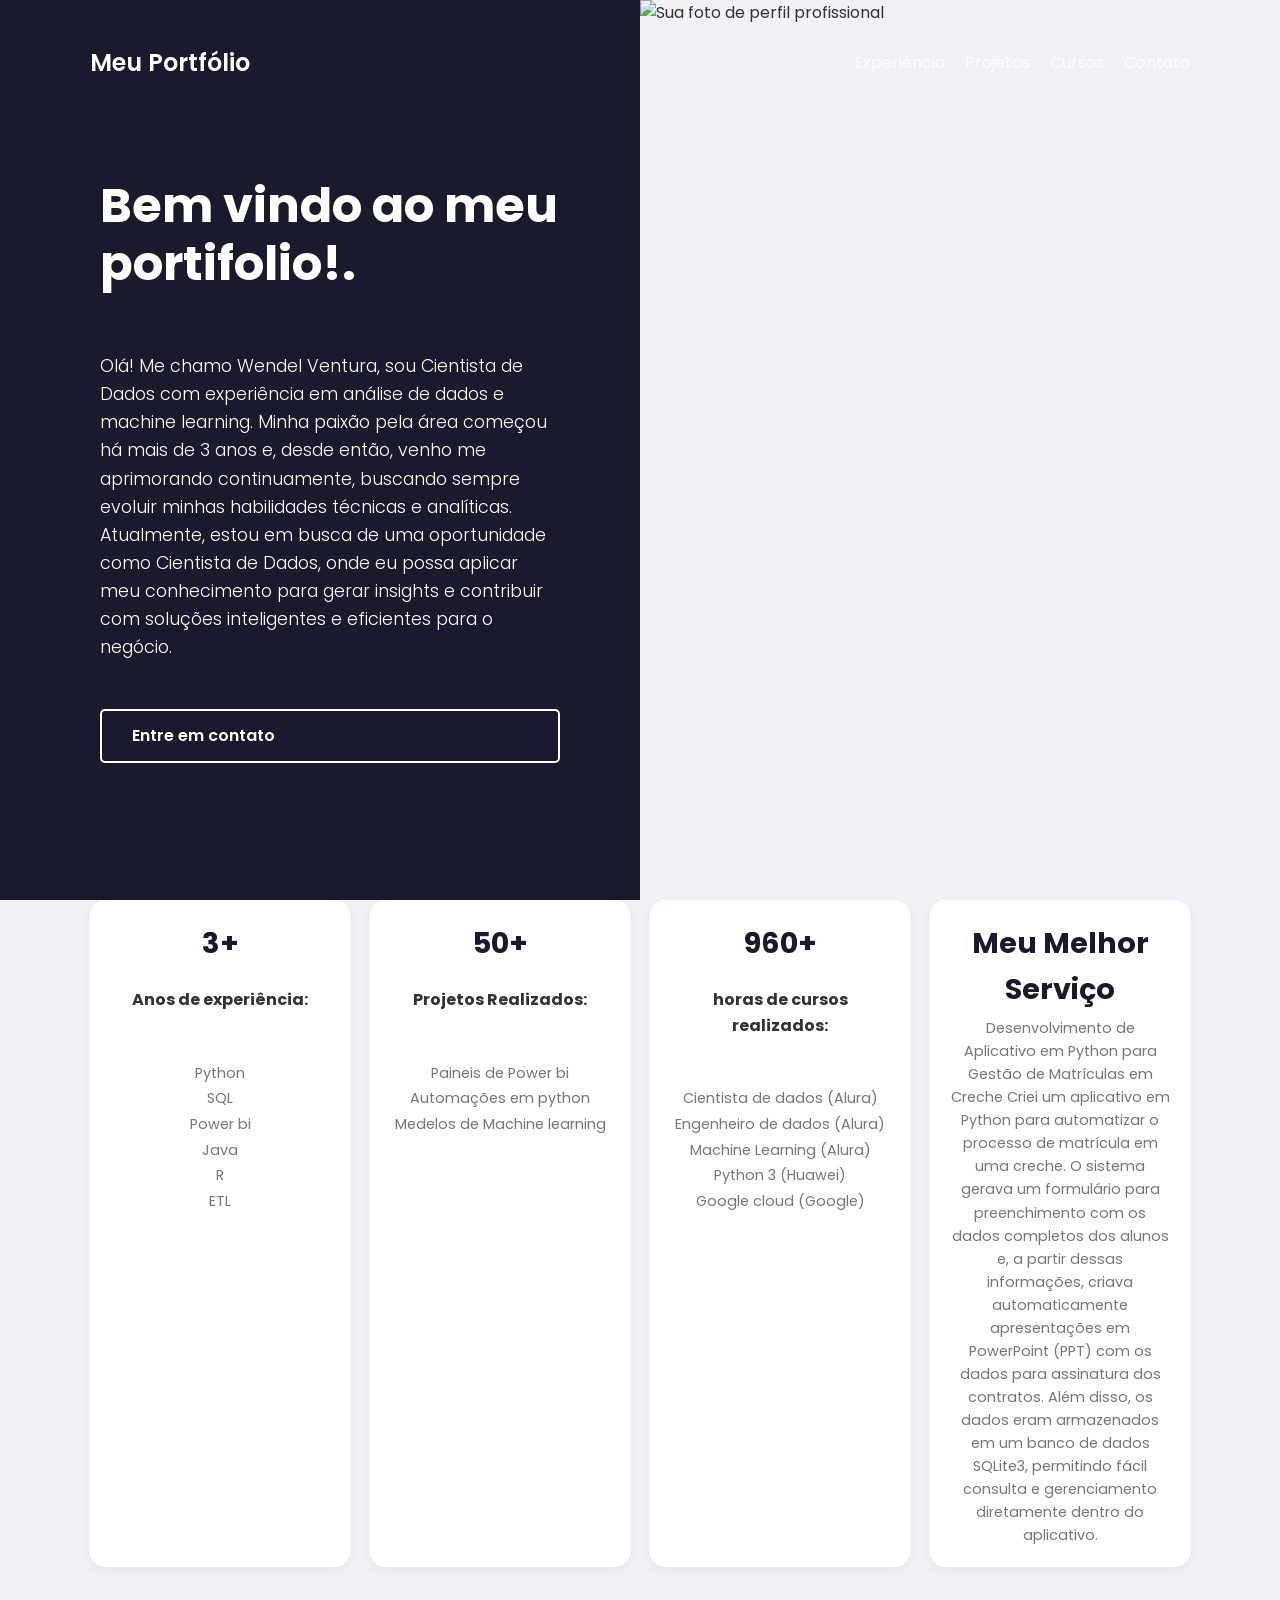
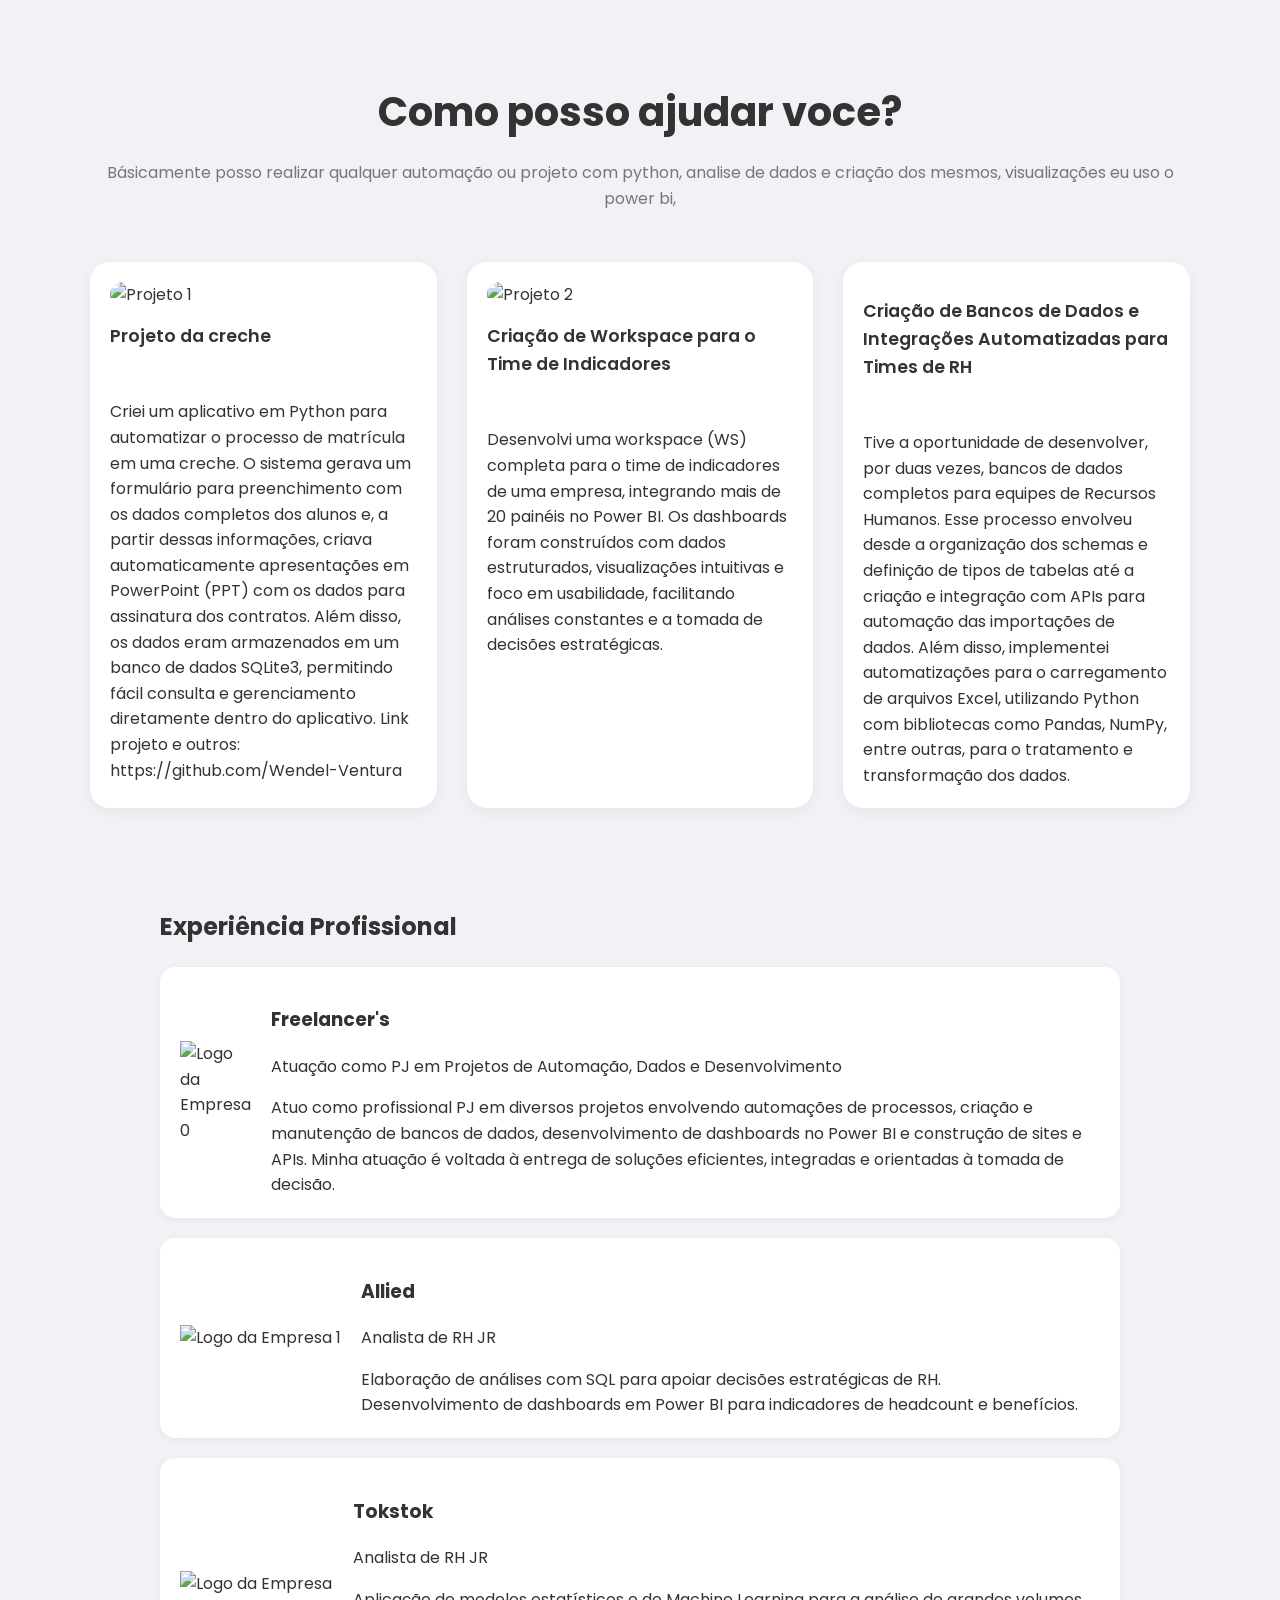
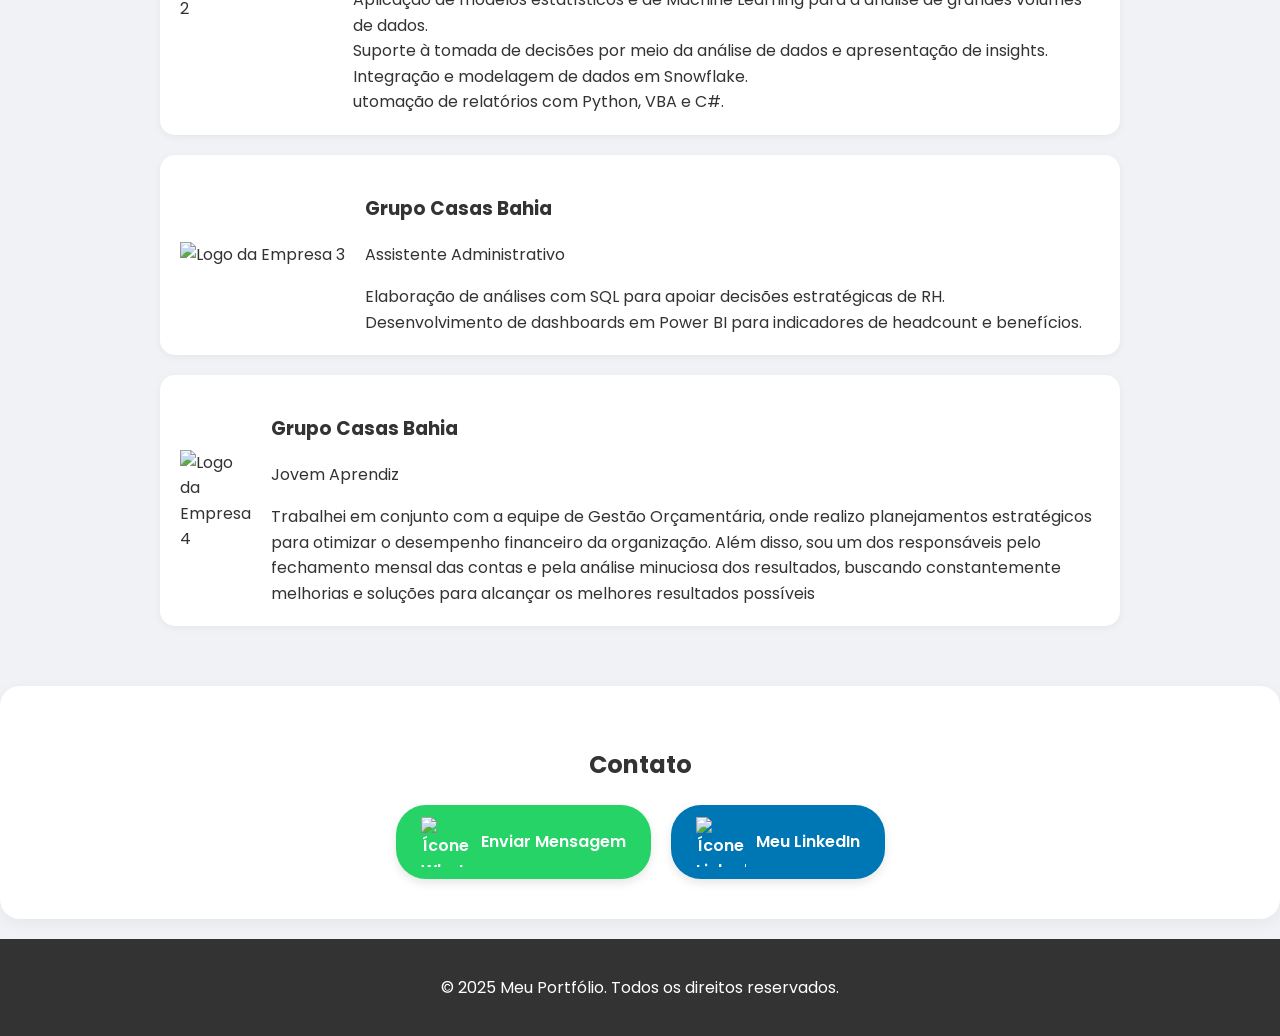
==== index.html @ 2fbc5984 "Subindo melhorias na resposividade" ====
<!DOCTYPE html>
<html lang="pt-br">
<head>
    <meta charset="UTF-8">
    <meta name="viewport" content="width=device-width, initial-scale=1.0">
    <title>Meu Portfólio</title>
    <link rel="stylesheet" href="style.css">
    <link rel="preconnect" href="https://fonts.googleapis.com">
    <link rel="preconnect" href="https://fonts.gstatic.com" crossorigin>
    <link href="https://fonts.googleapis.com/css2?family=Poppins:wght@300;400;600;700&display=swap" rel="stylesheet">
</head>
<body>

    <section id="hero">
        <header class="header">
            <nav class="container">
                <h1 class="logo">Meu Portfólio</h1>
                <div class="menu-mobile-icon">
                    <span></span>
                    <span></span>
                    <span></span>
                </div>
                <ul>
                    <li><a href="#experiencia">Experiência</a></li>
                    <li><a href="#projetos">Projetos</a></li>
                    <li><a href="cursos.html">Cursos</a></li>
                    <li><a href="#contato">Contato</a></li>
                </ul>
            </nav>
        </header>

        <div class="hero-conteudo-wrapper">
            <div class="hero-texto">
                <h1>
                    Bem vindo ao meu portifolio!.
                </h1>
                <p>
                    Olá! Me chamo Wendel Ventura, sou Cientista de Dados com experiência em análise de dados e machine learning.
                    Minha paixão pela área começou há mais de 3 anos e, desde então, venho me aprimorando continuamente, buscando sempre evoluir minhas habilidades técnicas e analíticas.
                    Atualmente, estou em busca de uma oportunidade como Cientista de Dados, onde eu possa aplicar meu conhecimento para gerar insights e contribuir com soluções inteligentes e eficientes para o negócio.
                </p>
                <a href="#contato" class="botao">Entre em contato</a>
            </div>
            <div class="hero-imagem">
                <img src="pictures\img2.jpg" alt="Sua foto de perfil profissional">
            </div>
        </div>
    </section>

    <section id="info-cards" class="container">
        <div class="info-card">
            <h3>3+</h3>
            <h4>Anos de experiência: </h4>
            <br>
            <span>Python</span>
            <br>
            <span>SQL</span>
            <br>
            <span>Power bi</span>
            <br>
            <span>Java</span>
            <br>
            <span>R</span>
            <br>
            <span>ETL</span>
        </div>
        <div class="info-card">
            <h3>50+</h3>
            <h4>Projetos Realizados:</h4>
            <br>
            <span>Paineis de Power bi</span><br>
            <span>Automações em python</span><br>
            <span>Medelos de Machine learning</span>
        </div>
        <div class="info-card">
            <h3>960+</h3>
            <h4>horas de cursos realizados:</h4><br>
            <span>
                Cientista de dados (Alura)<br>
                Engenheiro de dados (Alura)<br>
                Machine Learning (Alura)<br>
                Python 3 (Huawei)<br>
                Google cloud (Google)
            </span><br>
        </div>
        <div class="info-card">
            <h3>Meu Melhor<br>Serviço</h3>
            <p>
                Desenvolvimento de Aplicativo em Python para Gestão de Matrículas em Creche
                Criei um aplicativo em Python para automatizar o processo de matrícula em uma creche. O sistema gerava um formulário para preenchimento com os dados completos dos alunos e, a partir dessas informações, criava automaticamente apresentações em PowerPoint (PPT) com os dados para assinatura dos contratos.
                Além disso, os dados eram armazenados em um banco de dados SQLite3, permitindo fácil consulta e gerenciamento diretamente dentro do aplicativo.
            </p>
        </div>
    </section>

    <section id="projetos" class="container">
        <h2 class="section-title">Como posso ajudar voce?</h2>
        <p class="section-subtitle">Básicamente posso realizar qualquer automação ou projeto com python, analise de dados e criação dos mesmos, visualizações eu uso o power bi,</p>
        <div class="projetos-grid">
            <div class="projeto-card">
                <img src="pictures\projeto1.png" alt="Projeto 1">
                <h4>Projeto da creche</h4><br>
                <span>
                Criei um aplicativo em Python para automatizar o processo de matrícula em uma creche. O sistema gerava um formulário para preenchimento com os dados completos dos alunos e, a partir dessas informações, criava automaticamente apresentações em PowerPoint (PPT) com os dados para assinatura dos contratos.
                Além disso, os dados eram armazenados em um banco de dados SQLite3, permitindo fácil consulta e gerenciamento diretamente dentro do aplicativo.
                Link projeto e outros: https://github.com/Wendel-Ventura 
                </span>
            </div>
            <div class="projeto-card">
                <img src="pictures\pbi.png" alt="Projeto 2">
                <h4>Criação de Workspace para o Time de Indicadores</h4><br>
                <span>
                    Desenvolvi uma workspace (WS) completa para o time de indicadores de uma empresa, integrando mais de 20 painéis no Power BI. Os dashboards foram construídos com dados estruturados, visualizações intuitivas e foco em usabilidade, facilitando análises constantes e a tomada de decisões estratégicas.
                </span>
                
            </div>
            <div class="projeto-card">
                <!-- <img src="https://via.placeholder.com/300x200" alt="Projeto 3"> -->
                <h4>Criação de Bancos de Dados e Integrações Automatizadas para Times de RH</h4><br>
                <span>
                    Tive a oportunidade de desenvolver, por duas vezes, bancos de dados completos para equipes de Recursos Humanos. Esse processo envolveu desde a organização dos schemas e definição de tipos de tabelas até a criação e integração com APIs para automação das importações de dados.
                    Além disso, implementei automatizações para o carregamento de arquivos Excel, utilizando Python com bibliotecas como Pandas, NumPy, entre outras, para o tratamento e transformação dos dados.
                </span>
            </div>
        </div>
    </section>

    <section id="experiencia" class="secao">
        <h2>Experiência Profissional</h2>
        <div class="experiencia-card">
            <div class="logo-circle">
                <img src="pictures\pj.jpeg" alt="Logo da Empresa 0">
            </div>
            <div class="experiencia-conteudo">
                <h3>Freelancer's</h3>
                <p>Atuação como PJ em Projetos de Automação, Dados e Desenvolvimento</p>
                <span>
                    Atuo como profissional PJ em diversos projetos envolvendo automações de processos, criação e manutenção de bancos de dados, desenvolvimento de dashboards no Power BI e construção de sites e APIs. Minha atuação é voltada à entrega de soluções eficientes, integradas e orientadas à tomada de decisão.
                </span>
            </div>
        </div>
        <div class="experiencia-card">
            <div class="logo-circle">
                <img src="pictures\allied.png" alt="Logo da Empresa 1">
            </div>
            <div class="experiencia-conteudo">
                <h3>Allied</h3>
                <p>Analista de RH JR</p>
                <span>
                    Elaboração de análises com SQL para apoiar decisões estratégicas de RH. <br>
                    Desenvolvimento de dashboards em Power BI para indicadores de headcount e benefícios.
                </span>
            </div>
        </div>
        <div class="experiencia-card">
            <div class="logo-circle">
                <img src="pictures\tokstok.jpeg" alt="Logo da Empresa 2">
            </div>
            <div class="experiencia-conteudo">
                <h3>Tokstok</h3>
                <p>Analista de RH JR</p>
                <span>
                    Aplicação de modelos estatísticos e de Machine Learning para a análise de grandes volumes de dados.<br>
                    Suporte à tomada de decisões por meio da análise de dados e apresentação de insights.<br>
                    Integração e modelagem de dados em Snowflake.<br>
                    utomação de relatórios com Python, VBA e C#.
                </span>
            </div>
        </div>
        <div class="experiencia-card">
            <div class="logo-circle">
                <img src="pictures\grupo cb.jpeg" alt="Logo da Empresa 3">
            </div>
            <div class="experiencia-conteudo">
                <h3>Grupo Casas Bahia</h3>
                <p>Assistente Administrativo</p>
                <span>
                    Elaboração de análises com SQL para apoiar decisões estratégicas de RH.<br>
                    Desenvolvimento de dashboards em Power BI para indicadores de headcount e benefícios.
                </span>
            </div>
        </div>
        <div class="experiencia-card">
            <div class="logo-circle">
                <img src="pictures\grupo cb.jpeg" alt="Logo da Empresa 4">
            </div>
            <div class="experiencia-conteudo">
                <h3>Grupo Casas Bahia</h3>
                <p>Jovem Aprendiz</p>
                <span>
                    Trabalhei em conjunto com a equipe de Gestão Orçamentária, onde realizo planejamentos estratégicos para otimizar o desempenho financeiro da organização. Além disso, sou um dos responsáveis pelo fechamento mensal das contas e pela análise minuciosa dos resultados, buscando constantemente melhorias e soluções para alcançar os melhores resultados possíveis
                </span>
            </div>
        </div>
        </section>

    <section id="contato" class="card contato-section">
        <h2>Contato</h2>
        <div class="contato-links">
            <a href="https://wa.me/5511961731575?text=Ola%20tudo%20bem?%20Gostaria%20de%20fazer%20um%20orcamento%20de%20projeto/proposta%20de%20emprego." target="_blank" class="botao-whatsapp">
                <img src="/pictures/whats.png" width="50px" height="50px"  alt="Ícone WhatsApp">
                Enviar Mensagem
            </a>
            <a href="https://www.linkedin.com/in/wendelventura" target="_blank" class="botao-linkedin">
                <img src="/pictures/linkedin.png" width="50px" height="50px" alt="Ícone LinkedIn">
                Meu LinkedIn
            </a>
        </div>
    </section>

    <footer>
        <p>&copy; 2025 Meu Portfólio. Todos os direitos reservados.</p>
    </footer>

<script>
    const menuIcon = document.querySelector('.menu-mobile-icon');
    const navContainer = document.querySelector('.header .container');

    menuIcon.addEventListener('click', () => {
        navContainer.classList.toggle('active');
    });
</script>

</body>
</html>
---- style.css ----
/* Estilos Globais */
body {
    font-family: 'Poppins', sans-serif;
    margin: 0;
    padding: 0;
    background-color: #f0f2f5;
    color: #333;
    line-height: 1.6;
}

.container {
    max-width: 1100px;
    margin: 0 auto;
    padding: 20px;
}

.card, .projeto-card {
    background: #fff;
    padding: 40px;
    margin-bottom: 20px;
    border-radius: 20px;
    box-shadow: 0 4px 15px rgba(0, 0, 0, 0.05);
}

.secao {
    padding: 40px 20px;
    max-width: 960px;
    margin: 0 auto;
}

/* --------------------------------- */
/* SEÇÃO DE DESTAQUE (HERO) - Corrigida */
/* --------------------------------- */
#hero {
    min-height: 100vh;
    background-color: #f0f2f5;
    position: relative;
    padding-bottom: 60px;
}

.hero-conteudo-wrapper {
    display: grid;
    grid-template-columns: 1fr 1fr;
    gap: 0;
    min-height: 100vh;
    align-items: stretch;
}

.hero-texto {
    background-color: #1a1a2e;
    color: #fff;
    padding: 100px 80px 100px 100px;
    display: flex;
    flex-direction: column;
    justify-content: center;
}

.hero-texto h1 {
    font-size: 3em;
    font-weight: 700;
    line-height: 1.2;
}

.hero-texto p {
    font-size: 1.1em;
    font-weight: 300;
    margin-top: 20px;
}

.hero-imagem {
    display: flex;
    align-items: center;
}

.hero-imagem img {
    width: 100%;
    height: 100%;
    object-fit: cover;
}

.header {
    position: absolute;
    top: 0;
    left: 0;
    width: 100%;
    z-index: 10;
}

.header .container {
    display: flex;
    justify-content: space-between;
    align-items: center;
    padding: 20px;
}

.header .logo {
    color: #fff;
    font-size: 1.5em;
    font-weight: 600;
}

.header ul {
    list-style: none;
    padding: 0;
    margin: 0;
    display: flex;
    gap: 20px;
}

.header a {
    text-decoration: none;
    color: #fff;
    font-weight: 400;
    transition: color 0.3s ease;
}

.header a:hover {
    color: #b3d1ff;
}

.botao {
    display: inline-block;
    background: transparent;
    color: #fff;
    border: 2px solid #fff;
    padding: 12px 30px;
    border-radius: 5px;
    text-decoration: none;
    font-weight: 600;
    margin-top: 30px;
    transition: background 0.3s ease, color 0.3s ease;
}

.botao:hover {
    background: #fff;
    color: #1a1a2e;
}

/* --------------------------------- */
/* SEÇÃO DE INFO CARDS */
/* --------------------------------- */
#info-cards {
    display: flex;
    justify-content: space-between;
    gap: 20px;
    margin-top: -60px; /* Mantido para sobrepor o topo da seção seguinte */
    z-index: 5;
    position: relative;
    padding: 0 20px;
}

.info-card {
    background: #fff;
    padding: 20px; /* Ajustado para 20px */
    border-radius: 15px;
    box-shadow: 0 4px 10px rgba(0, 0, 0, 0.05);
    flex: 1;
    text-align: center;
    min-height: 120px;
}

.info-card h3 {
    font-size: 1.8em;
    font-weight: 700;
    margin: 0;
    color: #1a1a2e;
}

.info-card span, .info-card p {
    font-size: 0.9em;
    margin: 5px 0 0 0;
    color: #777;
}

/* --------------------------------- */
/* SEÇÃO DE PROJETOS */
/* --------------------------------- */
#projetos {
    text-align: center;
    padding-top: 80px;
}

.section-title {
    font-size: 2.5em;
    font-weight: 700;
    margin-bottom: 10px;
}

.section-subtitle {
    color: #777;
    margin-bottom: 50px;
}

.projetos-grid {
    display: grid;
    grid-template-columns: repeat(auto-fit, minmax(300px, 1fr));
    gap: 30px;
    text-align: left;
}

.projeto-card {
    padding: 20px;
    border-radius: 20px;
}

.projeto-card img {
    width: 100%;
    border-radius: 15px;
}

.projeto-card h4 {
    font-size: 1.1em;
    font-weight: 600;
    margin-top: 15px;
}

/* --------------------------------- */
/* NOVO BLOCO DE EXPERIÊNCIA */
/* --------------------------------- */
.experiencia-card {
    background: #fff;
    padding: 20px;
    margin-bottom: 20px;
    border-radius: 15px;
    box-shadow: 0 2px 8px rgba(0, 0, 0, 0.05);
    display: flex;
    align-items: center;
    gap: 20px;
}

.logo-container {
    width: 80px;
    height: 80px;
    border-radius: 15px;
    overflow: hidden;
    display: flex;
    justify-content: center;
    align-items: center;
    background-color: #f0f0f0;
}

.logo-container img {
    width: 100%;
    height: auto;
    display: block;
}

.experiencia-info h3 {
    margin-top: 0;
    margin-bottom: 5px;
    font-weight: 600;
    color: #333;
}

.experiencia-info .cargo {
    color: #777;
    margin-top: 0;
    margin-bottom: 10px;
    font-size: 0.9em;
}

.experiencia-info .descricao {
    color: #555;
    font-size: 0.95em;
    line-height: 1.5;
    margin-top: 0;
}


/* --------------------------------- */
/* SEÇÃO DE CONTATO - Corrigida */
/* --------------------------------- */
.contato-section {
    text-align: center; /* ATUALIZADO: Corrigido para centralizar o conteúdo */
    padding: 40px; /* Adicionado para um melhor espaçamento */
}

.contato-links {
    display: flex;
    justify-content: center;
    gap: 20px;
    margin-top: 20px;
}

.contato-links a {
    display: flex;
    align-items: center;
    gap: 10px;
    padding: 12px 25px;
    text-decoration: none;
    border-radius: 30px;
    font-weight: 600;
    color: #fff;
    box-shadow: 0 4px 10px rgba(0, 0, 0, 0.1);
    transition: transform 0.3s ease, box-shadow 0.3s ease;
}

.contato-links a:hover {
    transform: translateY(-3px);
    box-shadow: 0 6px 15px rgba(0, 0, 0, 0.15);
}

.botao-whatsapp {
    background-color: #25d366;
}

.botao-linkedin {
    background-color: #0077b5;
}

footer {
    text-align: center;
    padding: 20px;
    background: #333;
    color: #fff;
    margin-top: 20px;
}



@media (max-width: 960px) {
    /* Impede a barra de rolagem horizontal */
    body {
        overflow-x: hidden;
    }

    /* Estilos do cabeçalho */
    .header .container {
        flex-direction: row;
        justify-content: space-between;
        align-items: center;
        width: 100%;
        padding: 0 20px;
        box-sizing: border-box;
    }

    .header .container h1 {
        white-space: nowrap;
        font-size: 1.5rem;
    }

    /* Estilos do menu hambúrguer */
    .menu-mobile-icon {
        display: flex;
        flex-direction: column;
        justify-content: space-around;
        width: 30px;
        height: 25px;
        cursor: pointer;
        z-index: 100;
    }
    
    .menu-mobile-icon span {
        display: block;
        width: 100%;
        height: 3px;
        background-color: white;
    }

    /* Esconde a lista de links por padrão */
    .header .container ul {
        display: none !important;
    }

    /* Mostra a lista de links quando a classe 'active' é adicionada ao container */
    .header .container.active ul {
        display: flex !important;
        flex-direction: column;
        position: absolute;
        top: 60px;
        left: 0;
        width: 100%;
        background: #1a1a2e;
        padding: 20px 0;
        text-align: center;
    }

    .header .container ul li {
        margin: 10px 0;
    }

    .header .container ul li a {
        color: white;
        text-decoration: none;
        font-size: 1.2rem;
    }

    /* Seções de conteúdo */
    .hero-conteudo-wrapper {
        grid-template-columns: 1fr;
    }

    .hero-texto {
        padding: 50px 30px;
        text-align: center;
    }

    .hero-imagem {
        display: none;
    }

    #info-cards {
        flex-direction: column;
    }

    .experiencia-card {
        background: #fff;
        padding: 20px;
        margin-bottom: 20px;
        border-radius: 15px;
        box-shadow: 0 2px 8px rgba(0, 0, 0, 0.05);
        display: flex;
        flex-direction: column;
        text-align: center;
        align-items: center;
        gap: 20px;
    }

    .logo-circle {
        width: 70px;
        height: 70px;
        border-radius: 50%;
        background-color: #f0f0f0;
        display: flex;
        justify-content: center;
        align-items: center;
        overflow: hidden;
        margin-bottom: 15px;
    }

    .logo-circle img {
        max-width: 90%;
        max-height: 90%;
        object-fit: contain;
    }

    .experiencia-conteudo {
        padding: 0;
        display: flex;
        flex-direction: column;
    }

    .experiencia-conteudo h3 {
        margin-top: 0;
        margin-bottom: 5px;
        font-weight: 600;
        color: #333;
    }

    .experiencia-conteudo p {
        color: #777;
        margin-top: 0;
        margin-bottom: 10px;
        font-size: 0.9em;
    }

    .experiencia-conteudo span {
        color: #555;
        font-size: 0.95em;
        line-height: 1.5;
        margin-top: 0;
    }
}
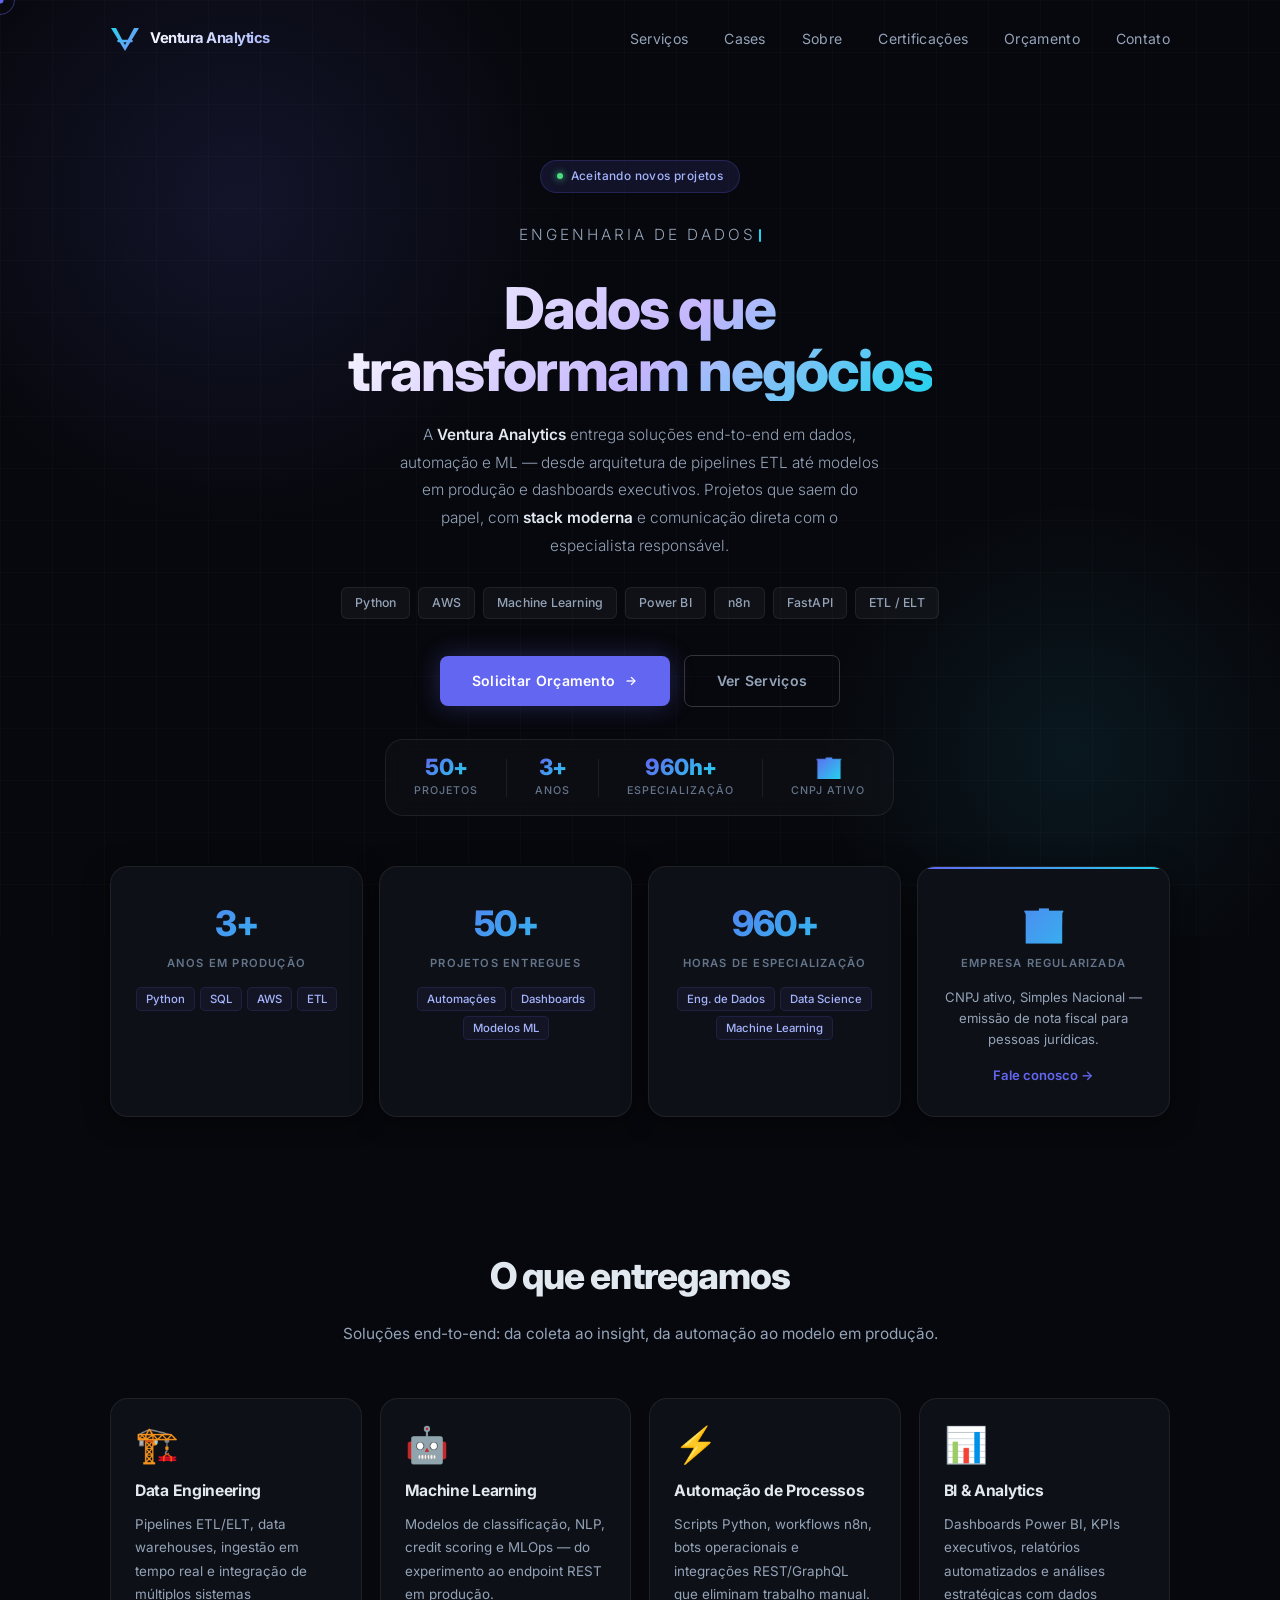
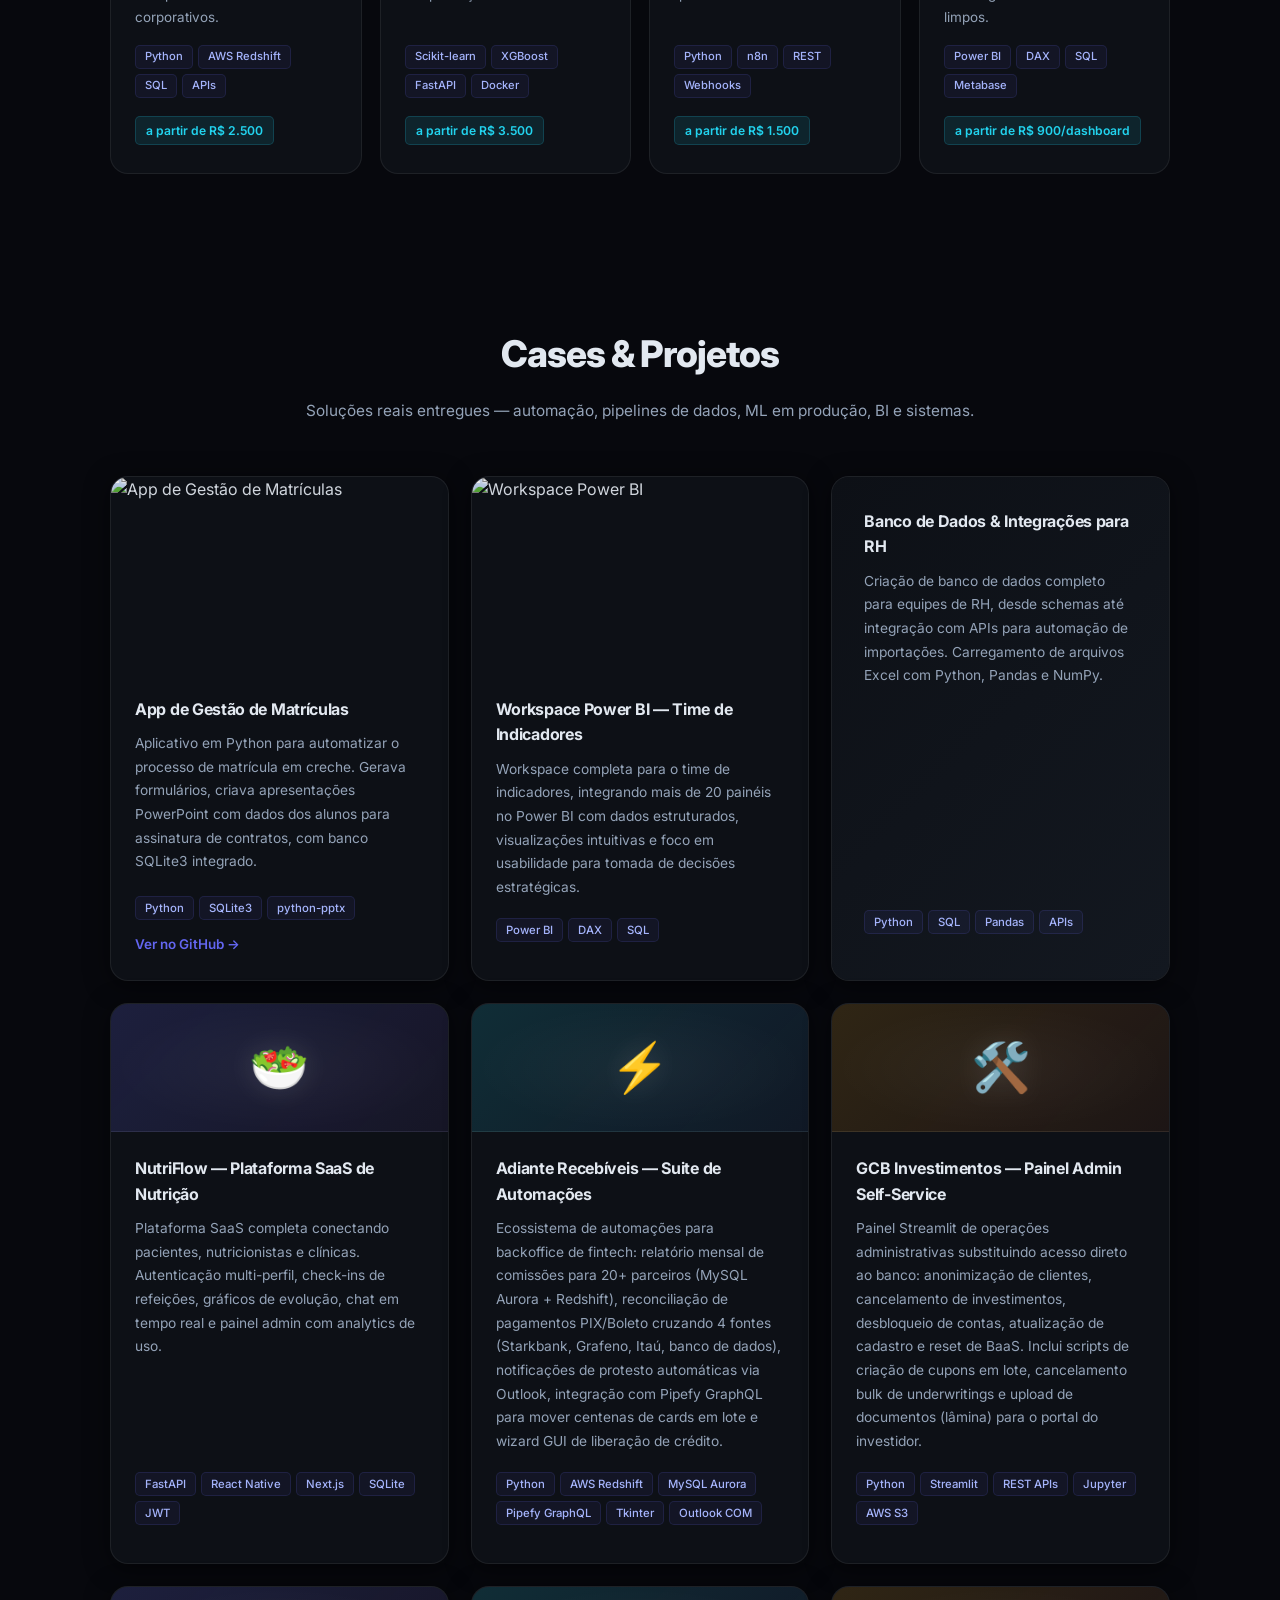
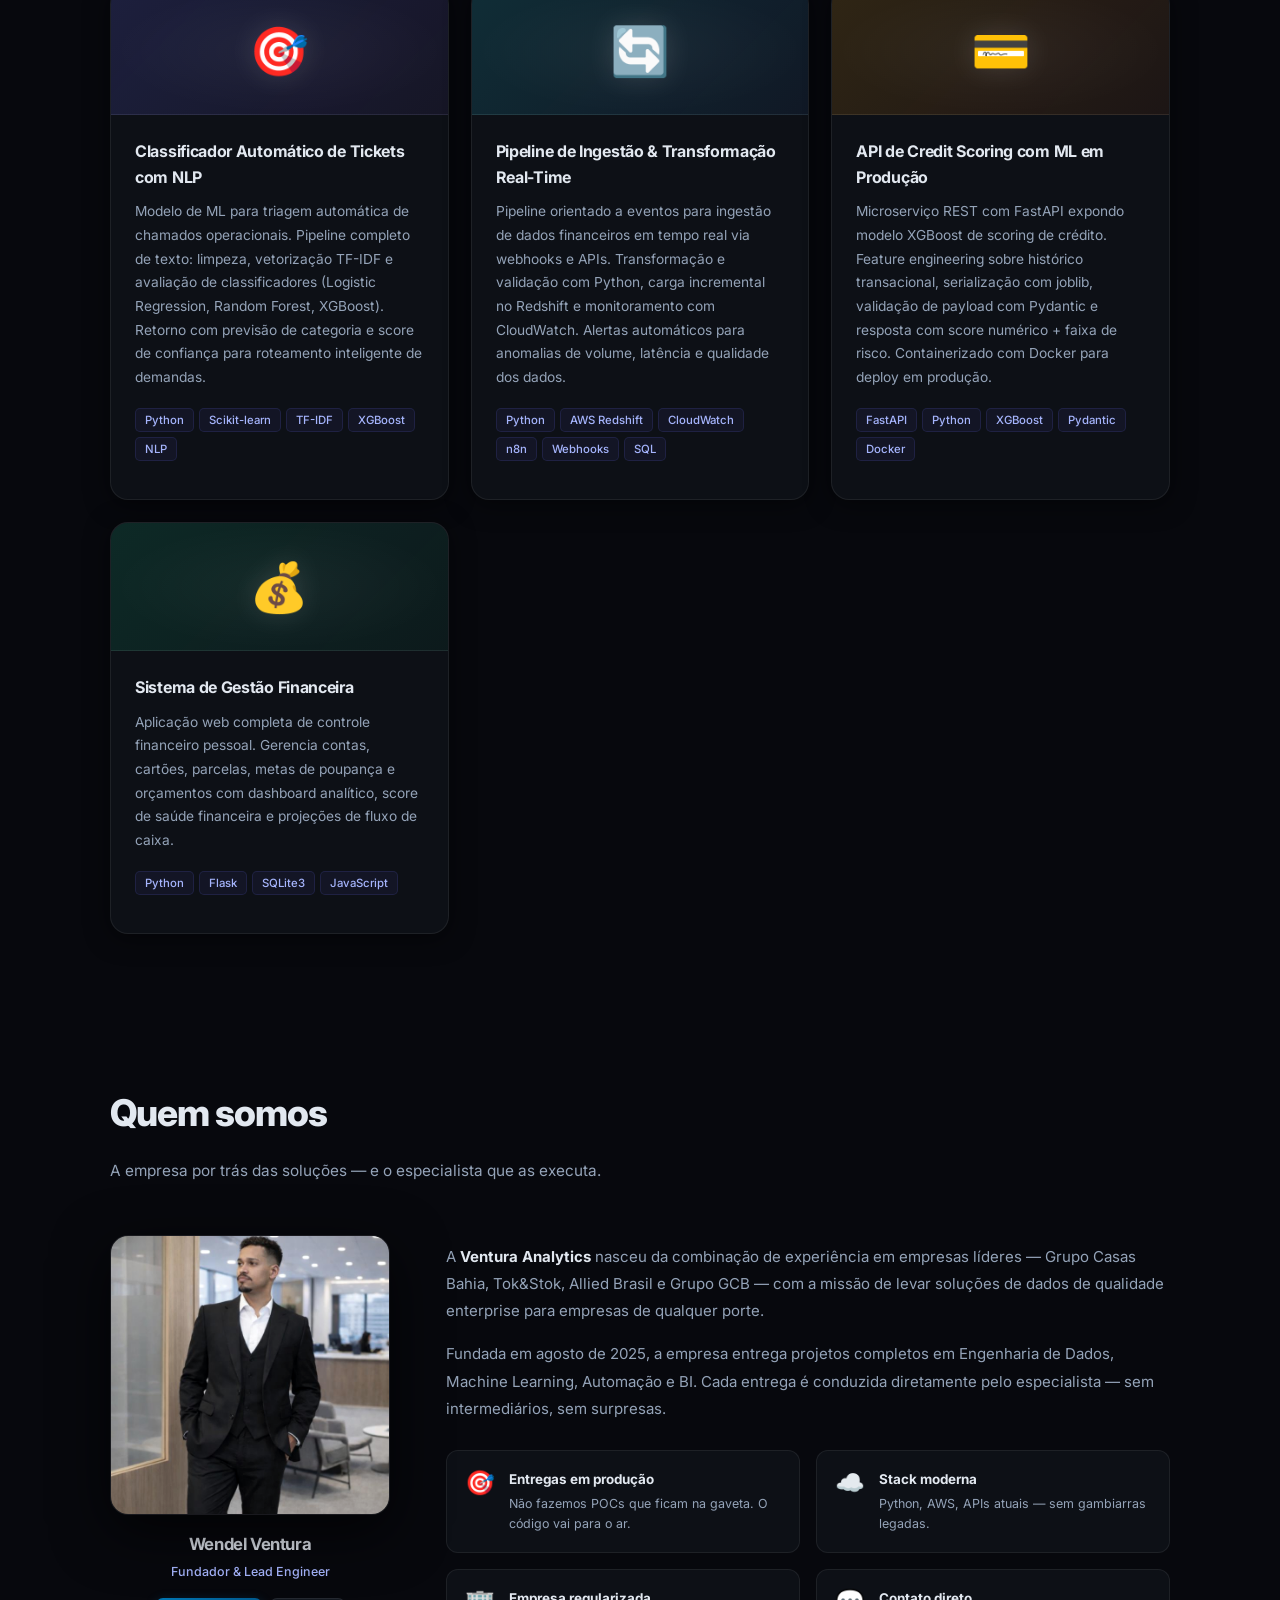
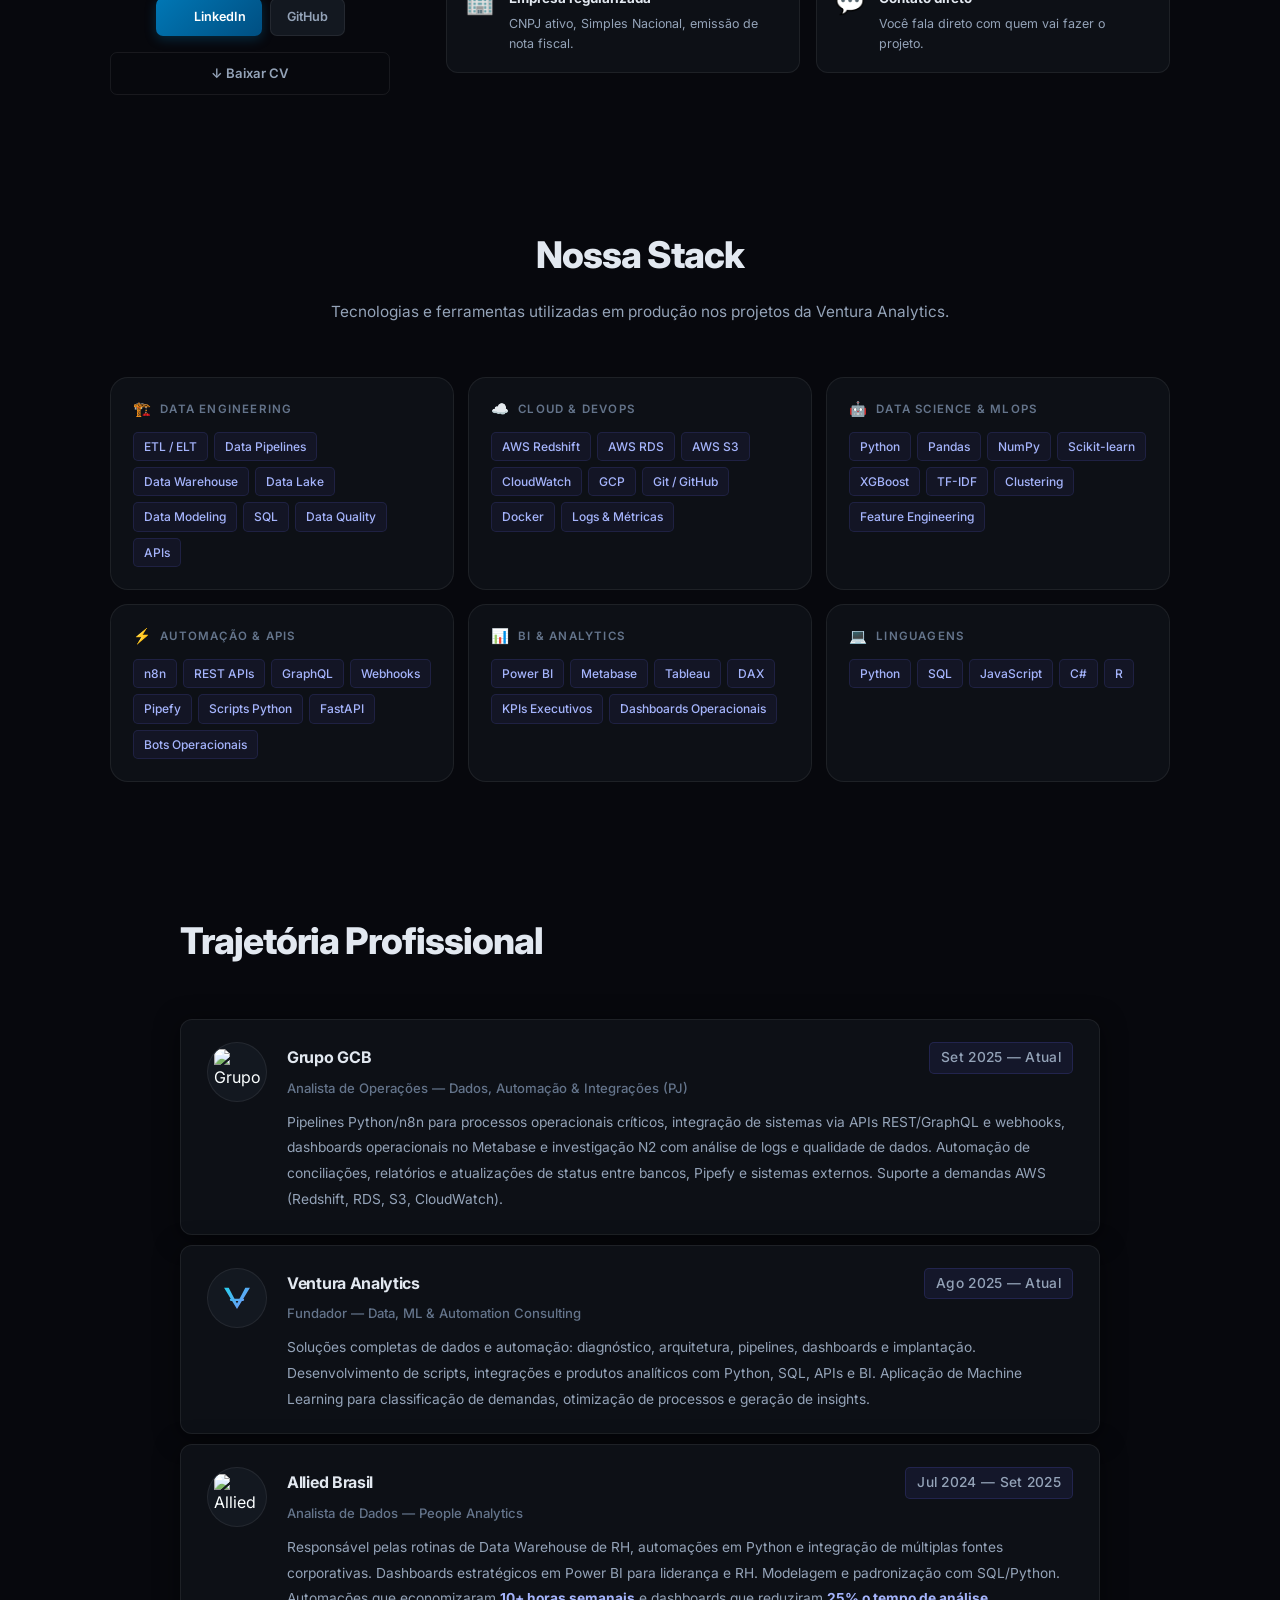
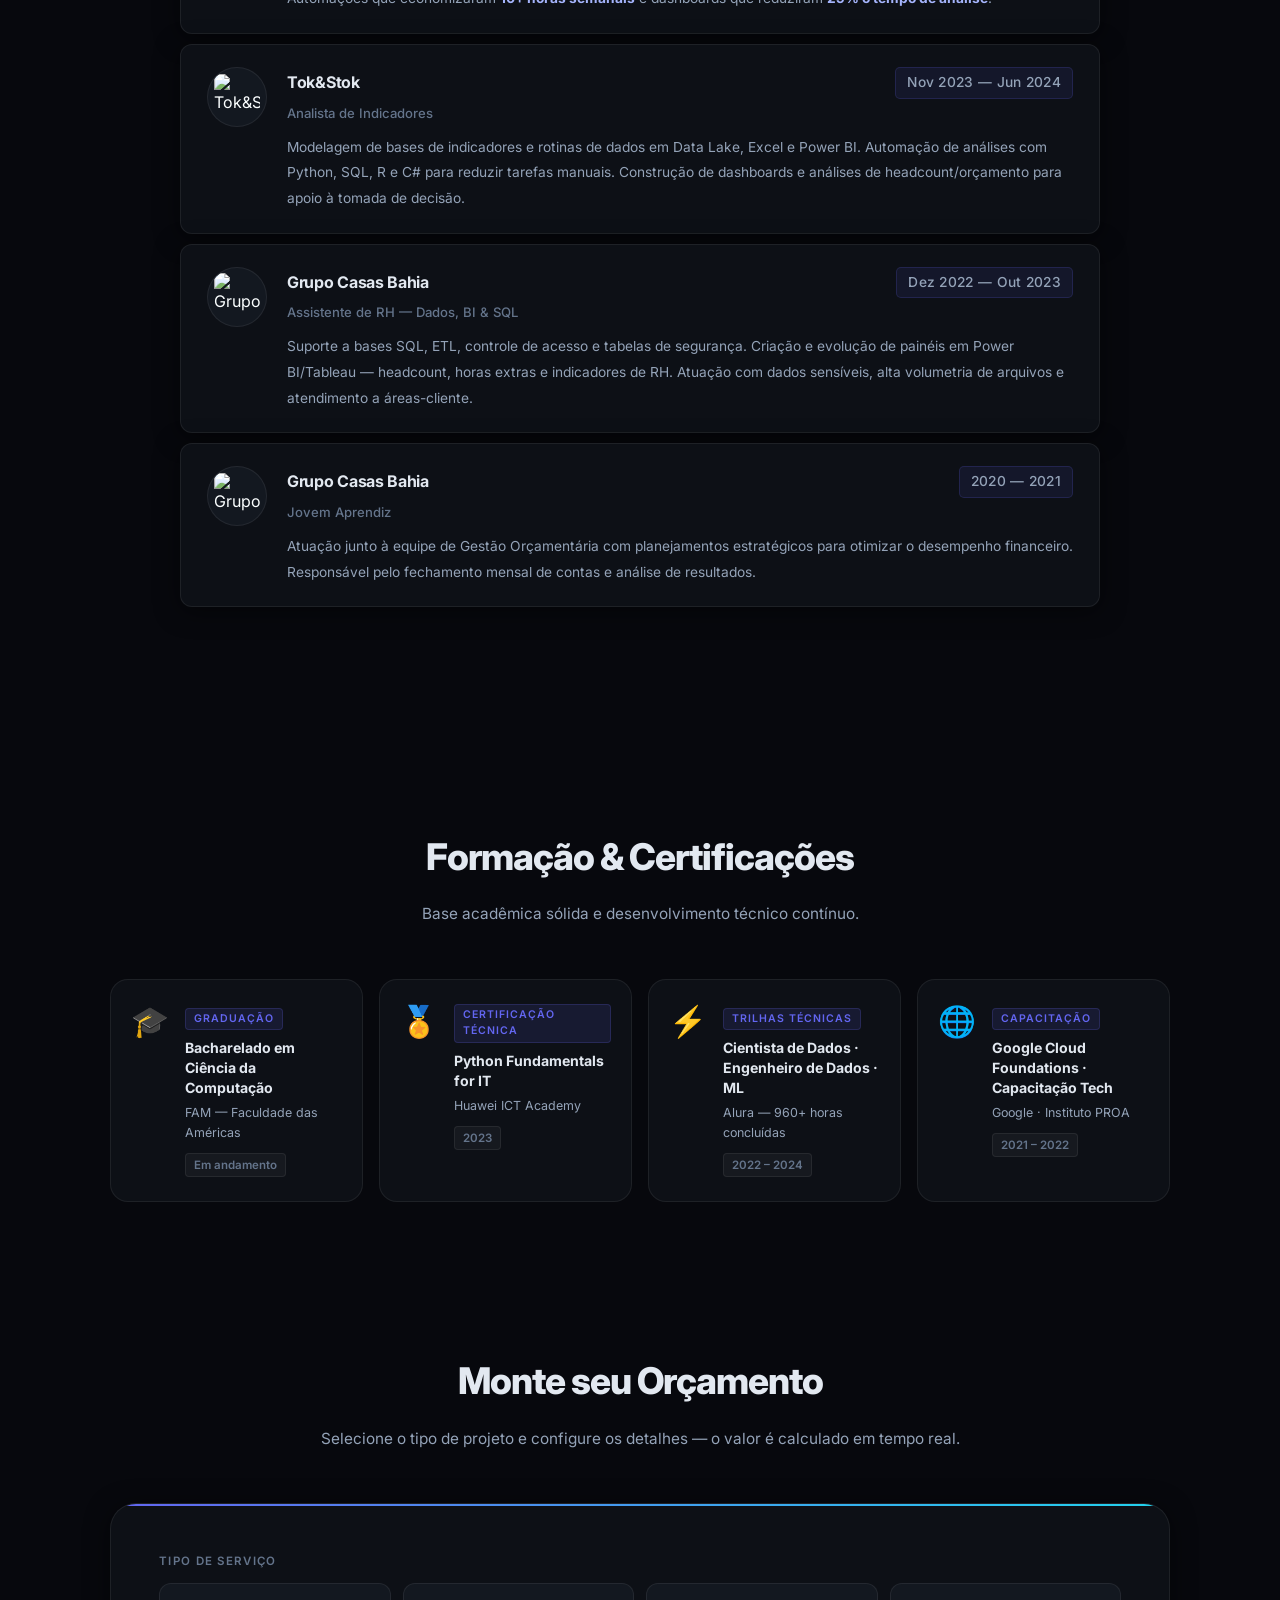
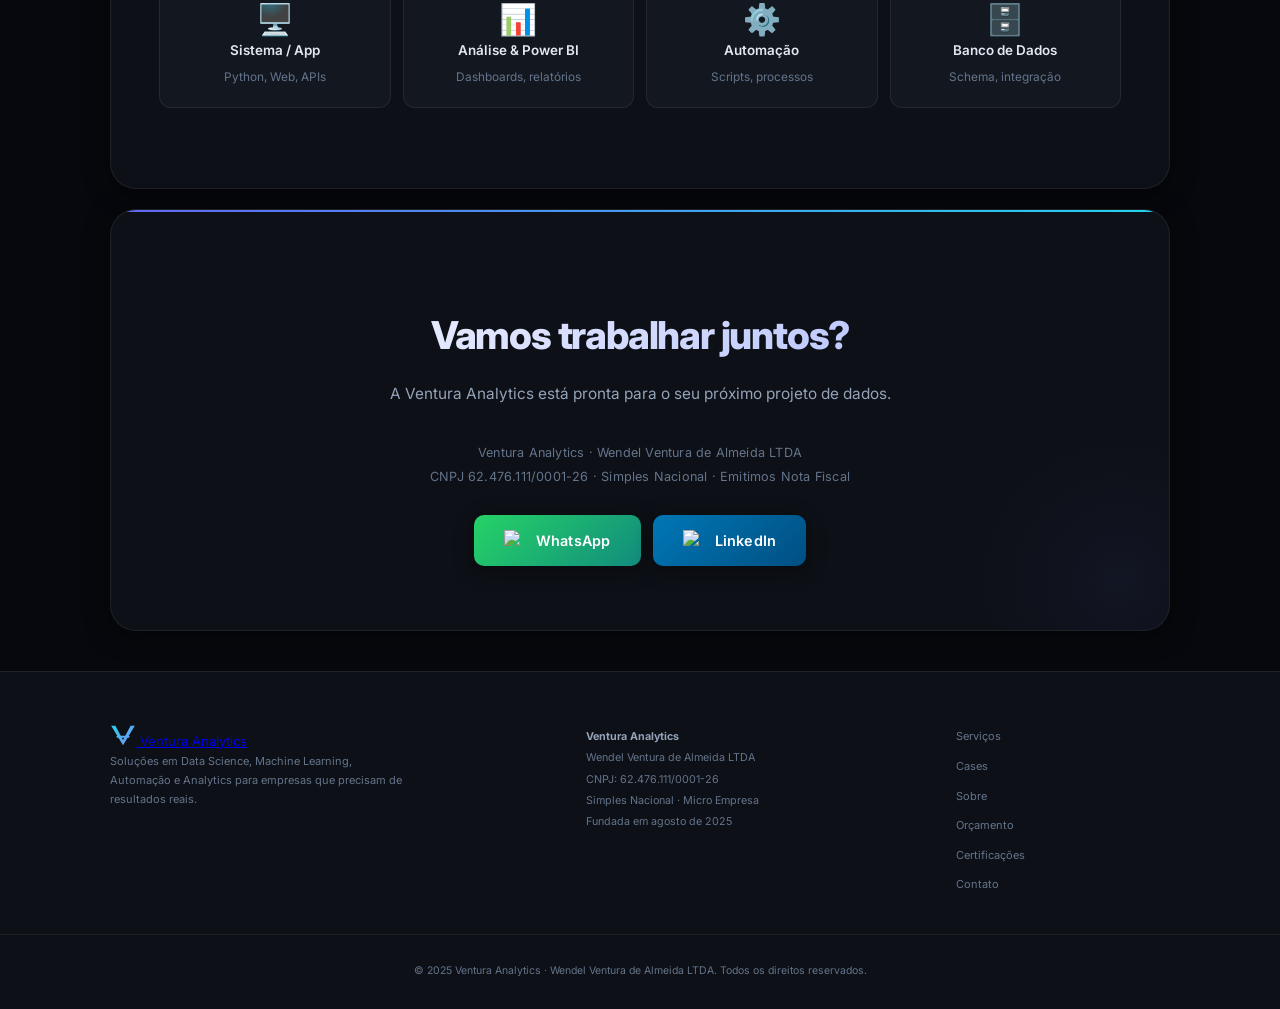
==== commit 1e43fcf0: "Novo site v2" ====
--- a/index.html
+++ b/index.html
@@ -1,225 +1,1165 @@
 <!DOCTYPE html>
-<html lang="pt-br">
+<html lang="pt-BR">
 <head>
     <meta charset="UTF-8">
     <meta name="viewport" content="width=device-width, initial-scale=1.0">
-    <title>Meu Portfólio</title>
+    <meta name="description" content="Ventura Analytics — soluções em Engenharia de Dados, Machine Learning, Automação e BI. CNPJ 62.476.111/0001-26. Resultados reais, stack moderna, empresa regularizada.">
+    <title>Ventura Analytics | Data Science & Automação</title>
     <link rel="stylesheet" href="style.css">
     <link rel="preconnect" href="https://fonts.googleapis.com">
     <link rel="preconnect" href="https://fonts.gstatic.com" crossorigin>
-    <link href="https://fonts.googleapis.com/css2?family=Poppins:wght@300;400;600;700&display=swap" rel="stylesheet">
+    <link href="https://fonts.googleapis.com/css2?family=Inter:wght@300;400;500;600;700;800&display=swap" rel="stylesheet">
 </head>
 <body>
 
+    <div class="cursor" id="cursor"></div>
+    <div class="cursor-follower" id="cursor-follower"></div>
+    <button class="back-top" id="back-top" aria-label="Voltar ao topo">↑</button>
+
     <section id="hero">
-        <header class="header">
+        <header class="header" id="header">
             <nav class="container">
-                <h1 class="logo">Meu Portfólio</h1>
-                <div class="menu-mobile-icon">
+                <a href="#hero" class="logo">
+                    <svg class="logo-mark" width="30" height="26" viewBox="0 0 30 26" fill="none" xmlns="http://www.w3.org/2000/svg">
+                        <defs>
+                            <linearGradient id="vaGrad" x1="0" y1="0" x2="30" y2="26" gradientUnits="userSpaceOnUse">
+                                <stop offset="0%" stop-color="#22d3ee"/>
+                                <stop offset="100%" stop-color="#818cf8"/>
+                            </linearGradient>
+                        </defs>
+                        <path d="M1 2L15 25L29 2H24L15 19L6 2H1Z" fill="url(#vaGrad)"/>
+                        <line x1="8.5" y1="15" x2="21.5" y2="15" stroke="url(#vaGrad)" stroke-width="2.5" stroke-linecap="round"/>
+                    </svg>
+                    <span>Ventura Analytics</span>
+                </a>
+                <div class="menu-mobile-icon" id="menu-icon">
                     <span></span>
                     <span></span>
                     <span></span>
                 </div>
-                <ul>
-                    <li><a href="#experiencia">Experiência</a></li>
-                    <li><a href="#projetos">Projetos</a></li>
-                    <li><a href="cursos.html">Cursos</a></li>
+                <ul id="nav-links">
+                    <li><a href="#servicos">Serviços</a></li>
+                    <li><a href="#projetos">Cases</a></li>
+                    <li><a href="#sobre">Sobre</a></li>
+                    <li><a href="cursos.html">Certificações</a></li>
+                    <li><a href="#orcamento">Orçamento</a></li>
                     <li><a href="#contato">Contato</a></li>
                 </ul>
             </nav>
         </header>
 
-        <div class="hero-conteudo-wrapper">
+        <div class="hero-conteudo-wrapper hero-full">
             <div class="hero-texto">
-                <h1>
-                    Bem vindo ao meu portifolio!.
-                </h1>
+                <span class="hero-tag">Aceitando novos projetos</span>
+                <p class="hero-eyebrow"><span id="typewriter">Engenharia de Dados</span><span class="typewriter-cursor"></span></p>
+                <h1>Dados que<br>transformam negócios</h1>
                 <p>
-                    Olá! Me chamo Wendel Ventura, sou Cientista de Dados com experiência em análise de dados e machine learning.
-                    Minha paixão pela área começou há mais de 3 anos e, desde então, venho me aprimorando continuamente, buscando sempre evoluir minhas habilidades técnicas e analíticas.
-                    Atualmente, estou em busca de uma oportunidade como Cientista de Dados, onde eu possa aplicar meu conhecimento para gerar insights e contribuir com soluções inteligentes e eficientes para o negócio.
+                    A <strong>Ventura Analytics</strong> entrega soluções end-to-end em dados, automação e ML —
+                    desde arquitetura de pipelines ETL até modelos em produção e dashboards executivos.
+                    Projetos que saem do papel, com <strong>stack moderna</strong> e comunicação direta
+                    com o especialista responsável.
                 </p>
-                <a href="#contato" class="botao">Entre em contato</a>
-            </div>
-            <div class="hero-imagem">
-                <img src="pictures\img2.jpg" alt="Sua foto de perfil profissional">
+                <div class="hero-skills">
+                    <span class="skill-tag">Python</span>
+                    <span class="skill-tag">AWS</span>
+                    <span class="skill-tag">Machine Learning</span>
+                    <span class="skill-tag">Power BI</span>
+                    <span class="skill-tag">n8n</span>
+                    <span class="skill-tag">FastAPI</span>
+                    <span class="skill-tag">ETL / ELT</span>
+                </div>
+                <div class="hero-ctas">
+                    <a href="#orcamento" class="botao">
+                        Solicitar Orçamento
+                        <span class="botao-arrow">→</span>
+                    </a>
+                    <a href="#servicos" class="botao botao-outline">
+                        Ver Serviços
+                    </a>
+                </div>
+                <div class="hero-metrics">
+                    <div class="hero-metric-item">
+                        <span class="hm-val">50+</span>
+                        <span class="hm-label">Projetos</span>
+                    </div>
+                    <div class="hm-divider"></div>
+                    <div class="hero-metric-item">
+                        <span class="hm-val">3+</span>
+                        <span class="hm-label">Anos</span>
+                    </div>
+                    <div class="hm-divider"></div>
+                    <div class="hero-metric-item">
+                        <span class="hm-val">960h+</span>
+                        <span class="hm-label">Especialização</span>
+                    </div>
+                    <div class="hm-divider"></div>
+                    <div class="hero-metric-item">
+                        <span class="hm-val">🏢</span>
+                        <span class="hm-label">CNPJ Ativo</span>
+                    </div>
+                </div>
             </div>
         </div>
     </section>
 
+    <!-- Info Cards -->
     <section id="info-cards" class="container">
-        <div class="info-card">
+        <div class="info-card reveal">
             <h3>3+</h3>
-            <h4>Anos de experiência: </h4>
-            <br>
-            <span>Python</span>
-            <br>
-            <span>SQL</span>
-            <br>
-            <span>Power bi</span>
-            <br>
-            <span>Java</span>
-            <br>
-            <span>R</span>
-            <br>
-            <span>ETL</span>
-        </div>
-        <div class="info-card">
+            <h4>Anos em Produção</h4>
+            <div class="info-tags">
+                <span>Python</span>
+                <span>SQL</span>
+                <span>AWS</span>
+                <span>ETL</span>
+            </div>
+        </div>
+        <div class="info-card reveal" style="transition-delay: 0.1s">
             <h3>50+</h3>
-            <h4>Projetos Realizados:</h4>
-            <br>
-            <span>Paineis de Power bi</span><br>
-            <span>Automações em python</span><br>
-            <span>Medelos de Machine learning</span>
-        </div>
-        <div class="info-card">
+            <h4>Projetos Entregues</h4>
+            <div class="info-tags">
+                <span>Automações</span>
+                <span>Dashboards</span>
+                <span>Modelos ML</span>
+            </div>
+        </div>
+        <div class="info-card reveal" style="transition-delay: 0.2s">
             <h3>960+</h3>
-            <h4>horas de cursos realizados:</h4><br>
-            <span>
-                Cientista de dados (Alura)<br>
-                Engenheiro de dados (Alura)<br>
-                Machine Learning (Alura)<br>
-                Python 3 (Huawei)<br>
-                Google cloud (Google)
-            </span><br>
-        </div>
-        <div class="info-card">
-            <h3>Meu Melhor<br>Serviço</h3>
-            <p>
-                Desenvolvimento de Aplicativo em Python para Gestão de Matrículas em Creche
-                Criei um aplicativo em Python para automatizar o processo de matrícula em uma creche. O sistema gerava um formulário para preenchimento com os dados completos dos alunos e, a partir dessas informações, criava automaticamente apresentações em PowerPoint (PPT) com os dados para assinatura dos contratos.
-                Além disso, os dados eram armazenados em um banco de dados SQLite3, permitindo fácil consulta e gerenciamento diretamente dentro do aplicativo.
-            </p>
+            <h4>Horas de Especialização</h4>
+            <div class="info-tags">
+                <span>Eng. de Dados</span>
+                <span>Data Science</span>
+                <span>Machine Learning</span>
+            </div>
+        </div>
+        <div class="info-card destaque reveal" style="transition-delay: 0.3s">
+            <h3>🏢</h3>
+            <h4>Empresa Regularizada</h4>
+            <p>CNPJ ativo, Simples Nacional — emissão de nota fiscal para pessoas jurídicas.</p>
+            <a href="#contato" class="info-link">Fale conosco →</a>
         </div>
     </section>
 
+    <!-- Serviços -->
+    <section id="servicos" class="container servicos-section">
+        <h2 class="section-title reveal">O que entregamos</h2>
+        <p class="section-subtitle reveal">Soluções end-to-end: da coleta ao insight, da automação ao modelo em produção.</p>
+        <div class="servicos-grid reveal">
+            <div class="servico-card">
+                <div class="servico-icon">🏗️</div>
+                <h3>Data Engineering</h3>
+                <p>Pipelines ETL/ELT, data warehouses, ingestão em tempo real e integração de múltiplos sistemas corporativos.</p>
+                <div class="servico-tags">
+                    <span>Python</span><span>AWS Redshift</span><span>SQL</span><span>APIs</span>
+                </div>
+                <span class="servico-preco">a partir de R$ 2.500</span>
+            </div>
+            <div class="servico-card">
+                <div class="servico-icon">🤖</div>
+                <h3>Machine Learning</h3>
+                <p>Modelos de classificação, NLP, credit scoring e MLOps — do experimento ao endpoint REST em produção.</p>
+                <div class="servico-tags">
+                    <span>Scikit-learn</span><span>XGBoost</span><span>FastAPI</span><span>Docker</span>
+                </div>
+                <span class="servico-preco">a partir de R$ 3.500</span>
+            </div>
+            <div class="servico-card">
+                <div class="servico-icon">⚡</div>
+                <h3>Automação de Processos</h3>
+                <p>Scripts Python, workflows n8n, bots operacionais e integrações REST/GraphQL que eliminam trabalho manual.</p>
+                <div class="servico-tags">
+                    <span>Python</span><span>n8n</span><span>REST</span><span>Webhooks</span>
+                </div>
+                <span class="servico-preco">a partir de R$ 1.500</span>
+            </div>
+            <div class="servico-card">
+                <div class="servico-icon">📊</div>
+                <h3>BI & Analytics</h3>
+                <p>Dashboards Power BI, KPIs executivos, relatórios automatizados e análises estratégicas com dados limpos.</p>
+                <div class="servico-tags">
+                    <span>Power BI</span><span>DAX</span><span>SQL</span><span>Metabase</span>
+                </div>
+                <span class="servico-preco">a partir de R$ 900/dashboard</span>
+            </div>
+        </div>
+    </section>
+
+    <!-- Cases / Projetos -->
     <section id="projetos" class="container">
-        <h2 class="section-title">Como posso ajudar voce?</h2>
-        <p class="section-subtitle">Básicamente posso realizar qualquer automação ou projeto com python, analise de dados e criação dos mesmos, visualizações eu uso o power bi,</p>
+        <h2 class="section-title reveal">Cases & Projetos</h2>
+        <p class="section-subtitle reveal">Soluções reais entregues — automação, pipelines de dados, ML em produção, BI e sistemas.</p>
         <div class="projetos-grid">
-            <div class="projeto-card">
-                <img src="pictures\projeto1.png" alt="Projeto 1">
-                <h4>Projeto da creche</h4><br>
+            <div class="projeto-card reveal">
+                <img src="pictures/projeto1.png" alt="App de Gestão de Matrículas">
+                <div class="projeto-body">
+                    <h4>App de Gestão de Matrículas</h4>
+                    <p>
+                        Aplicativo em Python para automatizar o processo de matrícula em creche. Gerava formulários, criava
+                        apresentações PowerPoint com dados dos alunos para assinatura de contratos, com banco SQLite3 integrado.
+                    </p>
+                    <div class="projeto-tags">
+                        <span>Python</span><span>SQLite3</span><span>python-pptx</span>
+                    </div>
+                    <a href="https://github.com/Wendel-Ventura" target="_blank" class="projeto-link">Ver no GitHub →</a>
+                </div>
+            </div>
+
+            <div class="projeto-card reveal" style="transition-delay: 0.1s">
+                <img src="pictures/pbi.png" alt="Workspace Power BI">
+                <div class="projeto-body">
+                    <h4>Workspace Power BI — Time de Indicadores</h4>
+                    <p>
+                        Workspace completa para o time de indicadores, integrando mais de 20 painéis no Power BI com dados
+                        estruturados, visualizações intuitivas e foco em usabilidade para tomada de decisões estratégicas.
+                    </p>
+                    <div class="projeto-tags">
+                        <span>Power BI</span><span>DAX</span><span>SQL</span>
+                    </div>
+                </div>
+            </div>
+
+            <div class="projeto-card reveal" style="transition-delay: 0.2s">
+                <div class="projeto-body sem-img">
+                    <h4>Banco de Dados & Integrações para RH</h4>
+                    <p>
+                        Criação de banco de dados completo para equipes de RH, desde schemas até integração com APIs para
+                        automação de importações. Carregamento de arquivos Excel com Python, Pandas e NumPy.
+                    </p>
+                    <div class="projeto-tags">
+                        <span>Python</span><span>SQL</span><span>Pandas</span><span>APIs</span>
+                    </div>
+                </div>
+            </div>
+
+            <div class="projeto-card reveal" style="transition-delay: 0.1s">
+                <div class="projeto-banner banner-violet">
+                    <span class="projeto-banner-icon">🥗</span>
+                </div>
+                <div class="projeto-body">
+                    <h4>NutriFlow — Plataforma SaaS de Nutrição</h4>
+                    <p>
+                        Plataforma SaaS completa conectando pacientes, nutricionistas e clínicas. Autenticação multi-perfil,
+                        check-ins de refeições, gráficos de evolução, chat em tempo real e painel admin com analytics de uso.
+                    </p>
+                    <div class="projeto-tags">
+                        <span>FastAPI</span><span>React Native</span><span>Next.js</span><span>SQLite</span><span>JWT</span>
+                    </div>
+                </div>
+            </div>
+
+            <div class="projeto-card reveal" style="transition-delay: 0.2s">
+                <div class="projeto-banner banner-blue">
+                    <span class="projeto-banner-icon">⚡</span>
+                </div>
+                <div class="projeto-body">
+                    <h4>Adiante Recebíveis — Suite de Automações</h4>
+                    <p>
+                        Ecossistema de automações para backoffice de fintech: relatório mensal de comissões para 20+ parceiros
+                        (MySQL Aurora + Redshift), reconciliação de pagamentos PIX/Boleto cruzando 4 fontes (Starkbank, Grafeno,
+                        Itaú, banco de dados), notificações de protesto automáticas via Outlook, integração com Pipefy GraphQL
+                        para mover centenas de cards em lote e wizard GUI de liberação de crédito.
+                    </p>
+                    <div class="projeto-tags">
+                        <span>Python</span><span>AWS Redshift</span><span>MySQL Aurora</span><span>Pipefy GraphQL</span><span>Tkinter</span><span>Outlook COM</span>
+                    </div>
+                </div>
+            </div>
+
+            <div class="projeto-card reveal" style="transition-delay: 0.3s">
+                <div class="projeto-banner banner-amber">
+                    <span class="projeto-banner-icon">🛠️</span>
+                </div>
+                <div class="projeto-body">
+                    <h4>GCB Investimentos — Painel Admin Self-Service</h4>
+                    <p>
+                        Painel Streamlit de operações administrativas substituindo acesso direto ao banco: anonimização de clientes,
+                        cancelamento de investimentos, desbloqueio de contas, atualização de cadastro e reset de BaaS. Inclui
+                        scripts de criação de cupons em lote, cancelamento bulk de underwritings e upload de documentos (lâmina)
+                        para o portal do investidor.
+                    </p>
+                    <div class="projeto-tags">
+                        <span>Python</span><span>Streamlit</span><span>REST APIs</span><span>Jupyter</span><span>AWS S3</span>
+                    </div>
+                </div>
+            </div>
+
+            <div class="projeto-card reveal">
+                <div class="projeto-banner banner-violet">
+                    <span class="projeto-banner-icon">🎯</span>
+                </div>
+                <div class="projeto-body">
+                    <h4>Classificador Automático de Tickets com NLP</h4>
+                    <p>
+                        Modelo de ML para triagem automática de chamados operacionais. Pipeline completo de texto:
+                        limpeza, vetorização TF-IDF e avaliação de classificadores (Logistic Regression, Random Forest, XGBoost).
+                        Retorno com previsão de categoria e score de confiança para roteamento inteligente de demandas.
+                    </p>
+                    <div class="projeto-tags">
+                        <span>Python</span><span>Scikit-learn</span><span>TF-IDF</span><span>XGBoost</span><span>NLP</span>
+                    </div>
+                </div>
+            </div>
+
+            <div class="projeto-card reveal" style="transition-delay: 0.1s">
+                <div class="projeto-banner banner-blue">
+                    <span class="projeto-banner-icon">🔄</span>
+                </div>
+                <div class="projeto-body">
+                    <h4>Pipeline de Ingestão & Transformação Real-Time</h4>
+                    <p>
+                        Pipeline orientado a eventos para ingestão de dados financeiros em tempo real via webhooks e APIs.
+                        Transformação e validação com Python, carga incremental no Redshift e monitoramento com CloudWatch.
+                        Alertas automáticos para anomalias de volume, latência e qualidade dos dados.
+                    </p>
+                    <div class="projeto-tags">
+                        <span>Python</span><span>AWS Redshift</span><span>CloudWatch</span><span>n8n</span><span>Webhooks</span><span>SQL</span>
+                    </div>
+                </div>
+            </div>
+
+            <div class="projeto-card reveal" style="transition-delay: 0.2s">
+                <div class="projeto-banner banner-amber">
+                    <span class="projeto-banner-icon">💳</span>
+                </div>
+                <div class="projeto-body">
+                    <h4>API de Credit Scoring com ML em Produção</h4>
+                    <p>
+                        Microserviço REST com FastAPI expondo modelo XGBoost de scoring de crédito.
+                        Feature engineering sobre histórico transacional, serialização com joblib,
+                        validação de payload com Pydantic e resposta com score numérico + faixa de risco.
+                        Containerizado com Docker para deploy em produção.
+                    </p>
+                    <div class="projeto-tags">
+                        <span>FastAPI</span><span>Python</span><span>XGBoost</span><span>Pydantic</span><span>Docker</span>
+                    </div>
+                </div>
+            </div>
+
+            <div class="projeto-card reveal" style="transition-delay: 0.3s">
+                <div class="projeto-banner banner-emerald">
+                    <span class="projeto-banner-icon">💰</span>
+                </div>
+                <div class="projeto-body">
+                    <h4>Sistema de Gestão Financeira</h4>
+                    <p>
+                        Aplicação web completa de controle financeiro pessoal. Gerencia contas, cartões, parcelas, metas de
+                        poupança e orçamentos com dashboard analítico, score de saúde financeira e projeções de fluxo de caixa.
+                    </p>
+                    <div class="projeto-tags">
+                        <span>Python</span><span>Flask</span><span>SQLite3</span><span>JavaScript</span>
+                    </div>
+                </div>
+            </div>
+        </div>
+    </section>
+
+    <!-- Sobre / Quem somos -->
+    <section id="sobre" class="container sobre-section">
+        <h2 class="section-title reveal">Quem somos</h2>
+        <p class="section-subtitle reveal">A empresa por trás das soluções — e o especialista que as executa.</p>
+        <div class="sobre-grid reveal">
+            <div class="sobre-foto-col">
+                <div class="sobre-foto-wrap">
+                    <img src="pictures/file-_2_.png" alt="Wendel Ventura — Fundador da Ventura Analytics">
+                </div>
+                <div class="sobre-nome">
+                    <h3>Wendel Ventura</h3>
+                    <p>Fundador &amp; Lead Engineer</p>
+                </div>
+                <div class="sobre-sociais">
+                    <a href="https://www.linkedin.com/in/wendelventura" target="_blank" class="sobre-social-btn linkedin-btn">
+                        <img src="pictures/linkedin.png" width="16" height="16" alt="">LinkedIn
+                    </a>
+                    <a href="https://github.com/Wendel-Ventura" target="_blank" class="sobre-social-btn github-btn">
+                        GitHub
+                    </a>
+                </div>
+                <a href="curriculo.pdf" download class="sobre-cv-btn">↓ Baixar CV</a>
+            </div>
+            <div class="sobre-bio-col">
+                <p class="sobre-bio">
+                    A <strong>Ventura Analytics</strong> nasceu da combinação de experiência em empresas líderes —
+                    Grupo Casas Bahia, Tok&amp;Stok, Allied Brasil e Grupo GCB — com a missão de levar soluções
+                    de dados de qualidade enterprise para empresas de qualquer porte.
+                </p>
+                <p class="sobre-bio">
+                    Fundada em agosto de 2025, a empresa entrega projetos completos em Engenharia de Dados,
+                    Machine Learning, Automação e BI. Cada entrega é conduzida diretamente pelo especialista —
+                    sem intermediários, sem surpresas.
+                </p>
+                <div class="diferenciais-grid">
+                    <div class="diferencial-item">
+                        <span class="dif-icon">🎯</span>
+                        <div>
+                            <strong>Entregas em produção</strong>
+                            <p>Não fazemos POCs que ficam na gaveta. O código vai para o ar.</p>
+                        </div>
+                    </div>
+                    <div class="diferencial-item">
+                        <span class="dif-icon">☁️</span>
+                        <div>
+                            <strong>Stack moderna</strong>
+                            <p>Python, AWS, APIs atuais — sem gambiarras legadas.</p>
+                        </div>
+                    </div>
+                    <div class="diferencial-item">
+                        <span class="dif-icon">🏢</span>
+                        <div>
+                            <strong>Empresa regularizada</strong>
+                            <p>CNPJ ativo, Simples Nacional, emissão de nota fiscal.</p>
+                        </div>
+                    </div>
+                    <div class="diferencial-item">
+                        <span class="dif-icon">💬</span>
+                        <div>
+                            <strong>Contato direto</strong>
+                            <p>Você fala direto com quem vai fazer o projeto.</p>
+                        </div>
+                    </div>
+                </div>
+            </div>
+        </div>
+    </section>
+
+    <!-- Stack Técnico -->
+    <section id="stack" class="container skills-section">
+        <h2 class="section-title reveal">Nossa Stack</h2>
+        <p class="section-subtitle reveal">Tecnologias e ferramentas utilizadas em produção nos projetos da Ventura Analytics.</p>
+        <div class="skills-grid reveal">
+            <div class="skill-category">
+                <h3 class="skill-cat-title"><span class="skill-cat-icon">🏗️</span> Data Engineering</h3>
+                <div class="skill-badges">
+                    <span>ETL / ELT</span><span>Data Pipelines</span><span>Data Warehouse</span>
+                    <span>Data Lake</span><span>Data Modeling</span><span>SQL</span>
+                    <span>Data Quality</span><span>APIs</span>
+                </div>
+            </div>
+            <div class="skill-category">
+                <h3 class="skill-cat-title"><span class="skill-cat-icon">☁️</span> Cloud & DevOps</h3>
+                <div class="skill-badges">
+                    <span>AWS Redshift</span><span>AWS RDS</span><span>AWS S3</span>
+                    <span>CloudWatch</span><span>GCP</span><span>Git / GitHub</span>
+                    <span>Docker</span><span>Logs & Métricas</span>
+                </div>
+            </div>
+            <div class="skill-category">
+                <h3 class="skill-cat-title"><span class="skill-cat-icon">🤖</span> Data Science & MLOps</h3>
+                <div class="skill-badges">
+                    <span>Python</span><span>Pandas</span><span>NumPy</span>
+                    <span>Scikit-learn</span><span>XGBoost</span><span>TF-IDF</span>
+                    <span>Clustering</span><span>Feature Engineering</span>
+                </div>
+            </div>
+            <div class="skill-category">
+                <h3 class="skill-cat-title"><span class="skill-cat-icon">⚡</span> Automação & APIs</h3>
+                <div class="skill-badges">
+                    <span>n8n</span><span>REST APIs</span><span>GraphQL</span>
+                    <span>Webhooks</span><span>Pipefy</span><span>Scripts Python</span>
+                    <span>FastAPI</span><span>Bots Operacionais</span>
+                </div>
+            </div>
+            <div class="skill-category">
+                <h3 class="skill-cat-title"><span class="skill-cat-icon">📊</span> BI & Analytics</h3>
+                <div class="skill-badges">
+                    <span>Power BI</span><span>Metabase</span><span>Tableau</span>
+                    <span>DAX</span><span>KPIs Executivos</span><span>Dashboards Operacionais</span>
+                </div>
+            </div>
+            <div class="skill-category">
+                <h3 class="skill-cat-title"><span class="skill-cat-icon">💻</span> Linguagens</h3>
+                <div class="skill-badges">
+                    <span>Python</span><span>SQL</span><span>JavaScript</span>
+                    <span>C#</span><span>R</span>
+                </div>
+            </div>
+        </div>
+    </section>
+
+    <!-- Trajetória Profissional -->
+    <section id="historico" class="secao">
+        <h2 class="section-title reveal">Trajetória Profissional</h2>
+
+        <div class="experiencia-card reveal">
+            <div class="logo-circle">
+                <img src="pictures/pj.jpeg" alt="Grupo GCB">
+            </div>
+            <div class="experiencia-conteudo">
+                <div class="exp-header">
+                    <h3>Grupo GCB</h3>
+                    <span class="exp-periodo">Set 2025 — Atual</span>
+                </div>
+                <p class="exp-cargo">Analista de Operações — Dados, Automação & Integrações (PJ)</p>
                 <span>
-                Criei um aplicativo em Python para automatizar o processo de matrícula em uma creche. O sistema gerava um formulário para preenchimento com os dados completos dos alunos e, a partir dessas informações, criava automaticamente apresentações em PowerPoint (PPT) com os dados para assinatura dos contratos.
-                Além disso, os dados eram armazenados em um banco de dados SQLite3, permitindo fácil consulta e gerenciamento diretamente dentro do aplicativo.
-                Link projeto e outros: https://github.com/Wendel-Ventura 
+                    Pipelines Python/n8n para processos operacionais críticos, integração de sistemas via APIs REST/GraphQL e webhooks,
+                    dashboards operacionais no Metabase e investigação N2 com análise de logs e qualidade de dados.
+                    Automação de conciliações, relatórios e atualizações de status entre bancos, Pipefy e sistemas externos.
+                    Suporte a demandas AWS (Redshift, RDS, S3, CloudWatch).
                 </span>
             </div>
-            <div class="projeto-card">
-                <img src="pictures\pbi.png" alt="Projeto 2">
-                <h4>Criação de Workspace para o Time de Indicadores</h4><br>
+        </div>
+
+        <div class="experiencia-card reveal">
+            <div class="logo-circle logo-va">
+                <svg width="28" height="24" viewBox="0 0 30 26" fill="none">
+                    <defs>
+                        <linearGradient id="vaGrad2" x1="0" y1="0" x2="30" y2="26" gradientUnits="userSpaceOnUse">
+                            <stop offset="0%" stop-color="#22d3ee"/>
+                            <stop offset="100%" stop-color="#818cf8"/>
+                        </linearGradient>
+                    </defs>
+                    <path d="M1 2L15 25L29 2H24L15 19L6 2H1Z" fill="url(#vaGrad2)"/>
+                    <line x1="8.5" y1="15" x2="21.5" y2="15" stroke="url(#vaGrad2)" stroke-width="2.5" stroke-linecap="round"/>
+                </svg>
+            </div>
+            <div class="experiencia-conteudo">
+                <div class="exp-header">
+                    <h3>Ventura Analytics</h3>
+                    <span class="exp-periodo">Ago 2025 — Atual</span>
+                </div>
+                <p class="exp-cargo">Fundador — Data, ML & Automation Consulting</p>
                 <span>
-                    Desenvolvi uma workspace (WS) completa para o time de indicadores de uma empresa, integrando mais de 20 painéis no Power BI. Os dashboards foram construídos com dados estruturados, visualizações intuitivas e foco em usabilidade, facilitando análises constantes e a tomada de decisões estratégicas.
+                    Soluções completas de dados e automação: diagnóstico, arquitetura, pipelines, dashboards e implantação.
+                    Desenvolvimento de scripts, integrações e produtos analíticos com Python, SQL, APIs e BI.
+                    Aplicação de Machine Learning para classificação de demandas, otimização de processos e geração de insights.
                 </span>
-                
-            </div>
-            <div class="projeto-card">
-                <!-- <img src="https://via.placeholder.com/300x200" alt="Projeto 3"> -->
-                <h4>Criação de Bancos de Dados e Integrações Automatizadas para Times de RH</h4><br>
+            </div>
+        </div>
+
+        <div class="experiencia-card reveal">
+            <div class="logo-circle">
+                <img src="pictures/allied.png" alt="Allied Brasil">
+            </div>
+            <div class="experiencia-conteudo">
+                <div class="exp-header">
+                    <h3>Allied Brasil</h3>
+                    <span class="exp-periodo">Jul 2024 — Set 2025</span>
+                </div>
+                <p class="exp-cargo">Analista de Dados — People Analytics</p>
                 <span>
-                    Tive a oportunidade de desenvolver, por duas vezes, bancos de dados completos para equipes de Recursos Humanos. Esse processo envolveu desde a organização dos schemas e definição de tipos de tabelas até a criação e integração com APIs para automação das importações de dados.
-                    Além disso, implementei automatizações para o carregamento de arquivos Excel, utilizando Python com bibliotecas como Pandas, NumPy, entre outras, para o tratamento e transformação dos dados.
+                    Responsável pelas rotinas de Data Warehouse de RH, automações em Python e integração de múltiplas fontes corporativas.
+                    Dashboards estratégicos em Power BI para liderança e RH. Modelagem e padronização com SQL/Python.
+                    Automações que economizaram <strong style="-webkit-text-fill-color:initial;color:#a5b4fc">10+ horas semanais</strong> e
+                    dashboards que reduziram <strong style="-webkit-text-fill-color:initial;color:#a5b4fc">25% o tempo de análise</strong>.
                 </span>
             </div>
         </div>
+
+        <div class="experiencia-card reveal">
+            <div class="logo-circle">
+                <img src="pictures/tokstok.jpeg" alt="Tok&Stok">
+            </div>
+            <div class="experiencia-conteudo">
+                <div class="exp-header">
+                    <h3>Tok&amp;Stok</h3>
+                    <span class="exp-periodo">Nov 2023 — Jun 2024</span>
+                </div>
+                <p class="exp-cargo">Analista de Indicadores</p>
+                <span>
+                    Modelagem de bases de indicadores e rotinas de dados em Data Lake, Excel e Power BI.
+                    Automação de análises com Python, SQL, R e C# para reduzir tarefas manuais.
+                    Construção de dashboards e análises de headcount/orçamento para apoio à tomada de decisão.
+                </span>
+            </div>
+        </div>
+
+        <div class="experiencia-card reveal">
+            <div class="logo-circle">
+                <img src="pictures/grupo cb.jpeg" alt="Grupo Casas Bahia">
+            </div>
+            <div class="experiencia-conteudo">
+                <div class="exp-header">
+                    <h3>Grupo Casas Bahia</h3>
+                    <span class="exp-periodo">Dez 2022 — Out 2023</span>
+                </div>
+                <p class="exp-cargo">Assistente de RH — Dados, BI & SQL</p>
+                <span>
+                    Suporte a bases SQL, ETL, controle de acesso e tabelas de segurança.
+                    Criação e evolução de painéis em Power BI/Tableau — headcount, horas extras e indicadores de RH.
+                    Atuação com dados sensíveis, alta volumetria de arquivos e atendimento a áreas-cliente.
+                </span>
+            </div>
+        </div>
+
+        <div class="experiencia-card reveal">
+            <div class="logo-circle">
+                <img src="pictures/grupo cb.jpeg" alt="Grupo Casas Bahia">
+            </div>
+            <div class="experiencia-conteudo">
+                <div class="exp-header">
+                    <h3>Grupo Casas Bahia</h3>
+                    <span class="exp-periodo">2020 — 2021</span>
+                </div>
+                <p class="exp-cargo">Jovem Aprendiz</p>
+                <span>
+                    Atuação junto à equipe de Gestão Orçamentária com planejamentos estratégicos para otimizar o desempenho financeiro.
+                    Responsável pelo fechamento mensal de contas e análise de resultados.
+                </span>
+            </div>
+        </div>
     </section>
 
-    <section id="experiencia" class="secao">
-        <h2>Experiência Profissional</h2>
-        <div class="experiencia-card">
-            <div class="logo-circle">
-                <img src="pictures\pj.jpeg" alt="Logo da Empresa 0">
-            </div>
-            <div class="experiencia-conteudo">
-                <h3>Freelancer's</h3>
-                <p>Atuação como PJ em Projetos de Automação, Dados e Desenvolvimento</p>
-                <span>
-                    Atuo como profissional PJ em diversos projetos envolvendo automações de processos, criação e manutenção de bancos de dados, desenvolvimento de dashboards no Power BI e construção de sites e APIs. Minha atuação é voltada à entrega de soluções eficientes, integradas e orientadas à tomada de decisão.
-                </span>
-            </div>
-        </div>
-        <div class="experiencia-card">
-            <div class="logo-circle">
-                <img src="pictures\allied.png" alt="Logo da Empresa 1">
-            </div>
-            <div class="experiencia-conteudo">
-                <h3>Allied</h3>
-                <p>Analista de RH JR</p>
-                <span>
-                    Elaboração de análises com SQL para apoiar decisões estratégicas de RH. <br>
-                    Desenvolvimento de dashboards em Power BI para indicadores de headcount e benefícios.
-                </span>
-            </div>
-        </div>
-        <div class="experiencia-card">
-            <div class="logo-circle">
-                <img src="pictures\tokstok.jpeg" alt="Logo da Empresa 2">
-            </div>
-            <div class="experiencia-conteudo">
-                <h3>Tokstok</h3>
-                <p>Analista de RH JR</p>
-                <span>
-                    Aplicação de modelos estatísticos e de Machine Learning para a análise de grandes volumes de dados.<br>
-                    Suporte à tomada de decisões por meio da análise de dados e apresentação de insights.<br>
-                    Integração e modelagem de dados em Snowflake.<br>
-                    utomação de relatórios com Python, VBA e C#.
-                </span>
-            </div>
-        </div>
-        <div class="experiencia-card">
-            <div class="logo-circle">
-                <img src="pictures\grupo cb.jpeg" alt="Logo da Empresa 3">
-            </div>
-            <div class="experiencia-conteudo">
-                <h3>Grupo Casas Bahia</h3>
-                <p>Assistente Administrativo</p>
-                <span>
-                    Elaboração de análises com SQL para apoiar decisões estratégicas de RH.<br>
-                    Desenvolvimento de dashboards em Power BI para indicadores de headcount e benefícios.
-                </span>
-            </div>
-        </div>
-        <div class="experiencia-card">
-            <div class="logo-circle">
-                <img src="pictures\grupo cb.jpeg" alt="Logo da Empresa 4">
-            </div>
-            <div class="experiencia-conteudo">
-                <h3>Grupo Casas Bahia</h3>
-                <p>Jovem Aprendiz</p>
-                <span>
-                    Trabalhei em conjunto com a equipe de Gestão Orçamentária, onde realizo planejamentos estratégicos para otimizar o desempenho financeiro da organização. Além disso, sou um dos responsáveis pelo fechamento mensal das contas e pela análise minuciosa dos resultados, buscando constantemente melhorias e soluções para alcançar os melhores resultados possíveis
-                </span>
-            </div>
-        </div>
-        </section>
-
-    <section id="contato" class="card contato-section">
-        <h2>Contato</h2>
+    <!-- Formação -->
+    <section id="formacao" class="container formacao-section">
+        <h2 class="section-title reveal">Formação & Certificações</h2>
+        <p class="section-subtitle reveal">Base acadêmica sólida e desenvolvimento técnico contínuo.</p>
+        <div class="formacao-grid reveal">
+            <div class="formacao-card">
+                <div class="formacao-icon">🎓</div>
+                <div class="formacao-body">
+                    <span class="formacao-tipo">Graduação</span>
+                    <h4>Bacharelado em Ciência da Computação</h4>
+                    <p>FAM — Faculdade das Américas</p>
+                    <span class="formacao-ano">Em andamento</span>
+                </div>
+            </div>
+            <div class="formacao-card">
+                <div class="formacao-icon">🏅</div>
+                <div class="formacao-body">
+                    <span class="formacao-tipo">Certificação Técnica</span>
+                    <h4>Python Fundamentals for IT</h4>
+                    <p>Huawei ICT Academy</p>
+                    <span class="formacao-ano">2023</span>
+                </div>
+            </div>
+            <div class="formacao-card">
+                <div class="formacao-icon">⚡</div>
+                <div class="formacao-body">
+                    <span class="formacao-tipo">Trilhas Técnicas</span>
+                    <h4>Cientista de Dados · Engenheiro de Dados · ML</h4>
+                    <p>Alura — 960+ horas concluídas</p>
+                    <span class="formacao-ano">2022 – 2024</span>
+                </div>
+            </div>
+            <div class="formacao-card">
+                <div class="formacao-icon">🌐</div>
+                <div class="formacao-body">
+                    <span class="formacao-tipo">Capacitação</span>
+                    <h4>Google Cloud Foundations · Capacitação Tech</h4>
+                    <p>Google · Instituto PROA</p>
+                    <span class="formacao-ano">2021 – 2022</span>
+                </div>
+            </div>
+        </div>
+    </section>
+
+    <!-- Orçamento -->
+    <section id="orcamento" class="container orcamento-section">
+        <h2 class="section-title reveal">Monte seu Orçamento</h2>
+        <p class="section-subtitle reveal">Selecione o tipo de projeto e configure os detalhes — o valor é calculado em tempo real.</p>
+
+        <div class="orcamento-wrapper reveal">
+
+            <div class="orc-bloco">
+                <h3 class="orc-label">Tipo de Serviço</h3>
+                <div class="orc-cards" id="tipo-cards">
+                    <div class="orc-card" data-value="sistema">
+                        <span class="orc-icon">🖥️</span>
+                        <strong>Sistema / App</strong>
+                        <small>Python, Web, APIs</small>
+                    </div>
+                    <div class="orc-card" data-value="analitico">
+                        <span class="orc-icon">📊</span>
+                        <strong>Análise & Power BI</strong>
+                        <small>Dashboards, relatórios</small>
+                    </div>
+                    <div class="orc-card" data-value="automacao">
+                        <span class="orc-icon">⚙️</span>
+                        <strong>Automação</strong>
+                        <small>Scripts, processos</small>
+                    </div>
+                    <div class="orc-card" data-value="banco">
+                        <span class="orc-icon">🗄️</span>
+                        <strong>Banco de Dados</strong>
+                        <small>Schema, integração</small>
+                    </div>
+                </div>
+            </div>
+
+            <div id="orc-dinamico"></div>
+
+            <div class="orc-bloco" id="bloco-prazo" style="display:none">
+                <hr class="orc-divider" style="margin-top:0">
+                <h3 class="orc-label">Prazo de Entrega</h3>
+                <div class="orc-radio-group">
+                    <label class="orc-radio">
+                        <input type="radio" name="prazo" value="urgente">
+                        <span>🔴 Urgente<em>até 1 semana &nbsp;+50%</em></span>
+                    </label>
+                    <label class="orc-radio">
+                        <input type="radio" name="prazo" value="normal" checked>
+                        <span>🟡 Normal<em>2 – 3 semanas</em></span>
+                    </label>
+                    <label class="orc-radio">
+                        <input type="radio" name="prazo" value="flexivel">
+                        <span>🟢 Flexível<em>1 mês ou mais &nbsp;−10%</em></span>
+                    </label>
+                </div>
+            </div>
+
+            <div id="orc-resultado" style="display:none">
+                <hr class="orc-divider">
+                <div class="orc-preco-wrap">
+                    <span class="orc-preco-label">Estimativa de Investimento</span>
+                    <span class="orc-preco" id="orc-preco">R$ 0</span>
+                    <span class="orc-preco-nota">* Valor estimado. Orçamento final confirmado após análise do projeto.</span>
+                </div>
+                <div class="orc-form">
+                    <input type="text"  id="orc-nome"  placeholder="Seu nome completo"  class="orc-input">
+                    <input type="email" id="orc-email" placeholder="Seu melhor e-mail"   class="orc-input">
+                    <textarea id="orc-obs" placeholder="Detalhes adicionais sobre o projeto (opcional)" class="orc-input orc-textarea" rows="3"></textarea>
+                    <button class="botao orc-btn" id="orc-enviar">
+                        <img src="pictures/whats.png" width="18" height="18" alt="" style="filter:brightness(10)">
+                        Enviar pelo WhatsApp
+                        <span class="botao-arrow">→</span>
+                    </button>
+                </div>
+            </div>
+
+        </div>
+    </section>
+
+    <!-- Contato -->
+    <section id="contato" class="card contato-section reveal">
+        <h2>Vamos trabalhar juntos?</h2>
+        <p class="section-subtitle">A Ventura Analytics está pronta para o seu próximo projeto de dados.</p>
+        <div class="contato-empresa-info">
+            <span>Ventura Analytics · Wendel Ventura de Almeida LTDA</span>
+            <span>CNPJ 62.476.111/0001-26 · Simples Nacional · Emitimos Nota Fiscal</span>
+        </div>
         <div class="contato-links">
-            <a href="https://wa.me/5511961731575?text=Ola%20tudo%20bem?%20Gostaria%20de%20fazer%20um%20orcamento%20de%20projeto/proposta%20de%20emprego." target="_blank" class="botao-whatsapp">
-                <img src="/pictures/whats.png" width="50px" height="50px"  alt="Ícone WhatsApp">
-                Enviar Mensagem
+            <a href="https://wa.me/5511961731575?text=Ola%20tudo%20bem?%20Gostaria%20de%20fazer%20um%20orcamento%20de%20projeto%20com%20a%20Ventura%20Analytics." target="_blank" class="botao-whatsapp">
+                <img src="pictures/whats.png" width="22" height="22" alt="WhatsApp">
+                WhatsApp
             </a>
             <a href="https://www.linkedin.com/in/wendelventura" target="_blank" class="botao-linkedin">
-                <img src="/pictures/linkedin.png" width="50px" height="50px" alt="Ícone LinkedIn">
-                Meu LinkedIn
+                <img src="pictures/linkedin.png" width="22" height="22" alt="LinkedIn">
+                LinkedIn
             </a>
         </div>
     </section>
 
     <footer>
-        <p>&copy; 2025 Meu Portfólio. Todos os direitos reservados.</p>
+        <div class="footer-grid container">
+            <div class="footer-brand">
+                <a href="#hero" class="logo footer-logo">
+                    <svg class="logo-mark" width="26" height="22" viewBox="0 0 30 26" fill="none">
+                        <defs>
+                            <linearGradient id="vaGrad3" x1="0" y1="0" x2="30" y2="26" gradientUnits="userSpaceOnUse">
+                                <stop offset="0%" stop-color="#22d3ee"/>
+                                <stop offset="100%" stop-color="#818cf8"/>
+                            </linearGradient>
+                        </defs>
+                        <path d="M1 2L15 25L29 2H24L15 19L6 2H1Z" fill="url(#vaGrad3)"/>
+                        <line x1="8.5" y1="15" x2="21.5" y2="15" stroke="url(#vaGrad3)" stroke-width="2.5" stroke-linecap="round"/>
+                    </svg>
+                    <span>Ventura Analytics</span>
+                </a>
+                <p>Soluções em Data Science, Machine Learning, Automação e Analytics para empresas que precisam de resultados reais.</p>
+            </div>
+            <div class="footer-info">
+                <p><strong>Ventura Analytics</strong></p>
+                <p>Wendel Ventura de Almeida LTDA</p>
+                <p>CNPJ: 62.476.111/0001-26</p>
+                <p>Simples Nacional · Micro Empresa</p>
+                <p>Fundada em agosto de 2025</p>
+            </div>
+            <div class="footer-links">
+                <a href="#servicos">Serviços</a>
+                <a href="#projetos">Cases</a>
+                <a href="#sobre">Sobre</a>
+                <a href="#orcamento">Orçamento</a>
+                <a href="cursos.html">Certificações</a>
+                <a href="#contato">Contato</a>
+            </div>
+        </div>
+        <div class="footer-bottom">
+            <p>&copy; 2025 Ventura Analytics · Wendel Ventura de Almeida LTDA. Todos os direitos reservados.</p>
+        </div>
     </footer>
 
-<script>
-    const menuIcon = document.querySelector('.menu-mobile-icon');
-    const navContainer = document.querySelector('.header .container');
-
-    menuIcon.addEventListener('click', () => {
-        navContainer.classList.toggle('active');
-    });
-</script>
+    <script>
+        // Sticky header
+        const header = document.getElementById('header');
+        window.addEventListener('scroll', () => {
+            header.classList.toggle('scrolled', window.scrollY > 60);
+        });
+
+        // Menu mobile
+        const menuIcon = document.getElementById('menu-icon');
+        const navContainer = document.querySelector('.header .container');
+        menuIcon.addEventListener('click', () => navContainer.classList.toggle('active'));
+        document.querySelectorAll('#nav-links a').forEach(link => {
+            link.addEventListener('click', () => navContainer.classList.remove('active'));
+        });
+
+        // Custom cursor
+        const cursor = document.getElementById('cursor');
+        const follower = document.getElementById('cursor-follower');
+        let mx = 0, my = 0, fx = 0, fy = 0;
+
+        document.addEventListener('mousemove', e => {
+            mx = e.clientX; my = e.clientY;
+            cursor.style.left = mx + 'px';
+            cursor.style.top  = my + 'px';
+        });
+
+        (function animFollower() {
+            fx += (mx - fx) * 0.14;
+            fy += (my - fy) * 0.14;
+            follower.style.left = fx + 'px';
+            follower.style.top  = fy + 'px';
+            requestAnimationFrame(animFollower);
+        })();
+
+        document.querySelectorAll('a, button, .info-card, .projeto-card, .skill-tag, .servico-card').forEach(el => {
+            el.addEventListener('mouseenter', () => {
+                follower.style.transform = 'translate(-50%, -50%) scale(1.6)';
+                follower.style.borderColor = 'rgba(99, 102, 241, 0.7)';
+            });
+            el.addEventListener('mouseleave', () => {
+                follower.style.transform = 'translate(-50%, -50%) scale(1)';
+                follower.style.borderColor = 'rgba(99, 102, 241, 0.45)';
+            });
+        });
+
+        // ── Back to Top ──────────────────────────────────────────
+        const backTop = document.getElementById('back-top');
+        window.addEventListener('scroll', () => {
+            backTop.classList.toggle('visible', window.scrollY > 500);
+        }, { passive: true });
+        backTop.addEventListener('click', () => window.scrollTo({ top: 0, behavior: 'smooth' }));
+
+        // ── Active Nav ───────────────────────────────────────────
+        const navSections = ['servicos', 'projetos', 'sobre', 'stack', 'historico', 'formacao', 'orcamento', 'contato'];
+        const navMap = {};
+        navSections.forEach(id => {
+            const link = document.querySelector(`#nav-links a[href="#${id}"]`);
+            if (link) navMap[id] = link;
+        });
+
+        window.addEventListener('scroll', () => {
+            let active = '';
+            navSections.forEach(id => {
+                const el = document.getElementById(id);
+                if (el && window.scrollY >= el.offsetTop - 140) active = id;
+            });
+            Object.entries(navMap).forEach(([id, link]) => {
+                link.classList.toggle('nav-active', id === active);
+            });
+        }, { passive: true });
+
+        // ── Typewriter ───────────────────────────────────────────
+        (function() {
+            const roles = [
+                'Engenharia de Dados',
+                'Machine Learning',
+                'Automação de Processos',
+                'Analytics & BI',
+                'Integrações de Sistemas'
+            ];
+            const el = document.getElementById('typewriter');
+            let idx = 0, char = 0, deleting = false;
+
+            function tick() {
+                const word = roles[idx];
+                el.textContent = deleting ? word.slice(0, --char) : word.slice(0, ++char);
+
+                if (!deleting && char === word.length) {
+                    deleting = true;
+                    setTimeout(tick, 2000);
+                    return;
+                }
+                if (deleting && char === 0) {
+                    deleting = false;
+                    idx = (idx + 1) % roles.length;
+                }
+                setTimeout(tick, deleting ? 55 : 85);
+            }
+            tick();
+        })();
+
+        // ── Orçador ──────────────────────────────────────────────
+        const orcState = {
+            tipo: null, tamanho: 'pequeno', tecnologia: 'python',
+            extras: [], dashboards: 1, prazo: 'normal'
+        };
+
+        const orcBase   = { sistema: 2500, analitico: 900, automacao: 1500, banco: 2000 };
+        const orcTam    = { pequeno: 0, medio: 2500, grande: 7000 };
+        const orcTec    = { python: 0, web: 400, java: 800, outro: 400 };
+        const orcExtras = {
+            cloud: 1200, analytics_addon: 800, api: 700,
+            dbConnect: 600, etl: 700, autoUpdate: 450,
+            report: 500, dbApi: 700, integration: 900, cloudDb: 1100
+        };
+        const orcPrazo  = { urgente: 0.5, normal: 0, flexivel: -0.1 };
+
+        const extraLabel = {
+            cloud: 'Infraestrutura Cloud (AWS, GCP…)',
+            analytics_addon: 'Dashboard / Analytics integrado',
+            api: 'Integração com API externa',
+            dbConnect: 'Conexão ao vivo com Banco de Dados',
+            etl: 'Limpeza e transformação dos dados (ETL)',
+            autoUpdate: 'Atualização automática agendada',
+            report: 'Relatório automático por e-mail',
+            dbApi: 'API de acesso REST',
+            integration: 'Integração com sistema existente',
+            cloudDb: 'Hospedagem Cloud (RDS, Firebase…)'
+        };
+
+        function calcPreco() {
+            if (!orcState.tipo) return 0;
+            let total;
+
+            if (orcState.tipo === 'analitico') {
+                const n = orcState.dashboards;
+                const pp = n <= 1 ? 900 : n <= 3 ? 750 : n <= 5 ? 650 : 550;
+                total = n * pp;
+            } else {
+                total = orcBase[orcState.tipo];
+                total += orcTam[orcState.tamanho]   || 0;
+                total += orcTec[orcState.tecnologia] || 0;
+            }
+
+            orcState.extras.forEach(e => total += (orcExtras[e] || 0));
+            total = Math.round(total * (1 + (orcPrazo[orcState.prazo] || 0)));
+            return total;
+        }
+
+        function fmtBRL(n) {
+            return 'R$ ' + n.toLocaleString('pt-BR');
+        }
+
+        let animTarget = 0, animCurrent = 0;
+        function animPrice(target) {
+            animTarget = target;
+            (function step() {
+                const d = animTarget - animCurrent;
+                animCurrent = Math.abs(d) < 8 ? animTarget : animCurrent + d * 0.13;
+                document.getElementById('orc-preco').textContent = fmtBRL(Math.round(animCurrent));
+                if (animCurrent !== animTarget) requestAnimationFrame(step);
+            })();
+        }
+
+        function updatePreco() { animPrice(calcPreco()); }
+
+        function showEl(id, show) {
+            const el = document.getElementById(id);
+            if (el) el.style.display = show ? '' : 'none';
+        }
+
+        function renderDinamico() {
+            const d = document.getElementById('orc-dinamico');
+            const t = orcState.tipo;
+            if (!t) { d.innerHTML = ''; return; }
+
+            const templates = {
+                sistema: `
+                    <div class="orc-opcao-bloco">
+                        <h3 class="orc-label">Tecnologia principal</h3>
+                        <select class="orc-select" id="orc-tec">
+                            <option value="python">Python</option>
+                            <option value="web">Web / JavaScript</option>
+                            <option value="java">Java</option>
+                            <option value="outro">Outra tecnologia</option>
+                        </select>
+                    </div>
+                    <div class="orc-opcao-bloco">
+                        <h3 class="orc-label">Tamanho do projeto</h3>
+                        <select class="orc-select" id="orc-tam">
+                            <option value="pequeno">Pequeno — funcionalidade única</option>
+                            <option value="medio">Médio — múltiplas telas / módulos</option>
+                            <option value="grande">Grande — sistema completo</option>
+                        </select>
+                    </div>
+                    <div class="orc-opcao-bloco" style="grid-column:1/-1">
+                        <h3 class="orc-label">Recursos adicionais</h3>
+                        <div class="orc-checkbox-group">
+                            <label class="orc-check"><input type="checkbox" data-extra="cloud"> Infraestrutura Cloud (AWS, GCP, Azure…) <span class="orc-check-price">+R$ 1.200</span></label>
+                            <label class="orc-check"><input type="checkbox" data-extra="analytics_addon"> Dashboard / Analytics integrado <span class="orc-check-price">+R$ 800</span></label>
+                            <label class="orc-check"><input type="checkbox" data-extra="api"> Integração com API externa <span class="orc-check-price">+R$ 700</span></label>
+                        </div>
+                    </div>`,
+
+                analitico: `
+                    <div class="orc-opcao-bloco">
+                        <h3 class="orc-label">Quantidade de dashboards</h3>
+                        <select class="orc-select" id="orc-dash">
+                            <option value="1">1 dashboard</option>
+                            <option value="2">2 dashboards</option>
+                            <option value="3">3 dashboards</option>
+                            <option value="5">5 dashboards</option>
+                            <option value="8">8 ou mais dashboards</option>
+                        </select>
+                    </div>
+                    <div class="orc-opcao-bloco">
+                        <h3 class="orc-label">Fonte dos dados</h3>
+                        <select class="orc-select" id="orc-fonte">
+                            <option value="excel">Excel / CSV (você me envia)</option>
+                            <option value="db">Banco de Dados SQL</option>
+                            <option value="api">API / Fonte online</option>
+                        </select>
+                    </div>
+                    <div class="orc-opcao-bloco" style="grid-column:1/-1">
+                        <h3 class="orc-label">Recursos adicionais</h3>
+                        <div class="orc-checkbox-group">
+                            <label class="orc-check"><input type="checkbox" data-extra="etl"> Limpeza e transformação dos dados (ETL) <span class="orc-check-price">+R$ 700</span></label>
+                            <label class="orc-check"><input type="checkbox" data-extra="dbConnect"> Conexão ao vivo com banco de dados <span class="orc-check-price">+R$ 600</span></label>
+                            <label class="orc-check"><input type="checkbox" data-extra="autoUpdate"> Atualização automática agendada <span class="orc-check-price">+R$ 450</span></label>
+                        </div>
+                    </div>`,
+
+                automacao: `
+                    <div class="orc-opcao-bloco">
+                        <h3 class="orc-label">Complexidade</h3>
+                        <select class="orc-select" id="orc-tam">
+                            <option value="pequeno">Simples — uma tarefa automatizada</option>
+                            <option value="medio">Média — fluxo com múltiplas etapas</option>
+                            <option value="grande">Complexa — sistema completo de automação</option>
+                        </select>
+                    </div>
+                    <div class="orc-opcao-bloco">
+                        <h3 class="orc-label">Recursos adicionais</h3>
+                        <div class="orc-checkbox-group">
+                            <label class="orc-check"><input type="checkbox" data-extra="api"> Integração com API externa <span class="orc-check-price">+R$ 700</span></label>
+                            <label class="orc-check"><input type="checkbox" data-extra="cloud"> Execução em cloud (agendamento) <span class="orc-check-price">+R$ 1.200</span></label>
+                            <label class="orc-check"><input type="checkbox" data-extra="report"> Relatório automático por e-mail <span class="orc-check-price">+R$ 500</span></label>
+                        </div>
+                    </div>`,
+
+                banco: `
+                    <div class="orc-opcao-bloco">
+                        <h3 class="orc-label">Porte do banco</h3>
+                        <select class="orc-select" id="orc-tam">
+                            <option value="pequeno">Pequeno — até 10 tabelas</option>
+                            <option value="medio">Médio — estrutura completa</option>
+                            <option value="grande">Enterprise — multi-schema, alta escala</option>
+                        </select>
+                    </div>
+                    <div class="orc-opcao-bloco">
+                        <h3 class="orc-label">Recursos adicionais</h3>
+                        <div class="orc-checkbox-group">
+                            <label class="orc-check"><input type="checkbox" data-extra="dbApi"> API de acesso (endpoints REST) <span class="orc-check-price">+R$ 700</span></label>
+                            <label class="orc-check"><input type="checkbox" data-extra="integration"> Integração com sistema existente <span class="orc-check-price">+R$ 900</span></label>
+                            <label class="orc-check"><input type="checkbox" data-extra="cloudDb"> Hospedagem cloud (RDS, Firebase…) <span class="orc-check-price">+R$ 1.100</span></label>
+                        </div>
+                    </div>`
+            };
+
+            d.innerHTML = `<div class="orc-bloco"><hr class="orc-divider" style="margin-top:0"><div class="orc-opcoes-grid">${templates[t]}</div></div>`;
+
+            const selTec = document.getElementById('orc-tec');
+            if (selTec) {
+                selTec.value = orcState.tecnologia || 'python';
+                orcState.tecnologia = selTec.value;
+                selTec.addEventListener('change', e => { orcState.tecnologia = e.target.value; updatePreco(); });
+            }
+
+            const selTam = document.getElementById('orc-tam');
+            if (selTam) {
+                selTam.value = orcState.tamanho || 'pequeno';
+                orcState.tamanho = selTam.value;
+                selTam.addEventListener('change', e => { orcState.tamanho = e.target.value; updatePreco(); });
+            }
+
+            const selDash = document.getElementById('orc-dash');
+            if (selDash) {
+                selDash.value = String(orcState.dashboards || 1);
+                orcState.dashboards = parseInt(selDash.value);
+                selDash.addEventListener('change', e => { orcState.dashboards = parseInt(e.target.value); updatePreco(); });
+            }
+
+            document.querySelectorAll('[data-extra]').forEach(cb => {
+                cb.checked = orcState.extras.includes(cb.dataset.extra);
+                cb.addEventListener('change', () => {
+                    orcState.extras = Array.from(document.querySelectorAll('[data-extra]:checked')).map(c => c.dataset.extra);
+                    updatePreco();
+                });
+            });
+
+            showEl('bloco-prazo', true);
+            showEl('orc-resultado', true);
+            updatePreco();
+        }
+
+        document.querySelectorAll('#tipo-cards .orc-card').forEach(card => {
+            card.addEventListener('click', () => {
+                document.querySelectorAll('#tipo-cards .orc-card').forEach(c => c.classList.remove('ativo'));
+                card.classList.add('ativo');
+                orcState.tipo      = card.dataset.value;
+                orcState.tamanho   = 'pequeno';
+                orcState.tecnologia = 'python';
+                orcState.extras    = [];
+                orcState.dashboards = 1;
+                renderDinamico();
+            });
+        });
+
+        document.querySelectorAll('[name="prazo"]').forEach(r => {
+            r.addEventListener('change', e => { orcState.prazo = e.target.value; updatePreco(); });
+        });
+
+        document.getElementById('orc-enviar').addEventListener('click', () => {
+            const nome  = document.getElementById('orc-nome').value.trim();
+            const email = document.getElementById('orc-email').value.trim();
+            const obs   = document.getElementById('orc-obs').value.trim();
+
+            if (!nome || !email) {
+                alert('Por favor, preencha seu nome e e-mail antes de enviar.');
+                return;
+            }
+
+            const tipoLabel  = { sistema: 'Sistema / Aplicação', analitico: 'Análise & Power BI', automacao: 'Automação de Processos', banco: 'Banco de Dados & Integração' };
+            const tamLabel   = { pequeno: 'Pequeno', medio: 'Médio', grande: 'Grande / Enterprise' };
+            const tecLabel   = { python: 'Python', web: 'Web / JavaScript', java: 'Java', outro: 'Outra' };
+            const prazoLabel = { urgente: 'Urgente (até 1 semana) +50%', normal: 'Normal (2–3 semanas)', flexivel: 'Flexível (1 mês ou mais) −10%' };
+
+            const preco  = calcPreco();
+            const extras = orcState.extras.length
+                ? orcState.extras.map(e => '  • ' + (extraLabel[e] || e)).join('\n')
+                : '  Nenhum';
+
+            const infoExtra = orcState.tipo === 'analitico'
+                ? `Dashboards: ${orcState.dashboards}`
+                : `Tamanho: ${tamLabel[orcState.tamanho] || '—'}\nTecnologia: ${tecLabel[orcState.tecnologia] || '—'}`;
+
+            const body = [
+                '👋 Olá Wendel! Vim pelo site da *Ventura Analytics* e gostaria de solicitar um orçamento.',
+                '',
+                '👤 *DADOS DE CONTATO*',
+                `Nome: ${nome}`,
+                `E-mail: ${email}`,
+                '',
+                '🛠️ *CONFIGURAÇÃO DO PROJETO*',
+                `Tipo: *${tipoLabel[orcState.tipo] || '—'}*`,
+                infoExtra,
+                `Prazo: ${prazoLabel[orcState.prazo]}`,
+                '',
+                '➕ *Recursos adicionais:*',
+                extras,
+                '',
+                '💰 *ESTIMATIVA DE VALOR*',
+                `*${fmtBRL(preco)}*`,
+                '_(sujeito a confirmação após análise)_',
+                '',
+                obs ? ('📝 *OBSERVAÇÕES*\n' + obs) : ''
+            ].join('\n').trim();
+
+            window.open('https://wa.me/5511961731575?text=' + encodeURIComponent(body), '_blank');
+        });
+
+        // Scroll reveal
+        const observer = new IntersectionObserver(entries => {
+            entries.forEach(e => {
+                if (e.isIntersecting) {
+                    e.target.classList.add('visible');
+                    observer.unobserve(e.target);
+                }
+            });
+        }, { threshold: 0.12 });
+
+        document.querySelectorAll('.reveal').forEach(el => observer.observe(el));
+    </script>
 
 </body>
-</html>+</html>
--- a/style.css
+++ b/style.css
@@ -1,11 +1,42 @@
-/* Estilos Globais */
+/* ── Reset & Base ─────────────────────────────────────────── */
+html { scroll-behavior: smooth; }
+
+*, *::before, *::after { box-sizing: border-box; }
+
+:root {
+    --bg:           #07080d;
+    --surface:      #0d1016;
+    --surface-2:    #131820;
+    --surface-3:    #1c2435;
+    --accent:       #6366f1;
+    --accent-dim:   rgba(99, 102, 241, 0.12);
+    --accent-glow:  rgba(99, 102, 241, 0.35);
+    --cyan:         #22d3ee;
+    --cyan-dim:     rgba(34, 211, 238, 0.1);
+    --text:         #e2e8f0;
+    --text-muted:   #94a3b8;
+    --text-dim:     #64748b;
+    --border:       rgba(255, 255, 255, 0.07);
+    --radius:       12px;
+    --radius-lg:    18px;
+    --radius-xl:    26px;
+    --shadow:       0 4px 24px rgba(0, 0, 0, 0.5);
+    --shadow-lg:    0 16px 56px rgba(0, 0, 0, 0.7);
+    --shadow-glow:  0 0 40px rgba(99, 102, 241, 0.18);
+}
+
 body {
-    font-family: 'Poppins', sans-serif;
+    font-family: 'Inter', 'Poppins', sans-serif;
     margin: 0;
     padding: 0;
-    background-color: #f0f2f5;
-    color: #333;
+    background-color: var(--bg);
+    color: var(--text);
     line-height: 1.6;
+    overflow-x: hidden;
+}
+
+@media (pointer: fine) {
+    body { cursor: none; }
 }
 
 .container {
@@ -14,450 +45,1921 @@
     padding: 20px;
 }
 
-.card, .projeto-card {
-    background: #fff;
-    padding: 40px;
-    margin-bottom: 20px;
-    border-radius: 20px;
-    box-shadow: 0 4px 15px rgba(0, 0, 0, 0.05);
-}
-
 .secao {
-    padding: 40px 20px;
+    padding: 80px 20px;
     max-width: 960px;
     margin: 0 auto;
 }
 
-/* --------------------------------- */
-/* SEÇÃO DE DESTAQUE (HERO) - Corrigida */
-/* --------------------------------- */
+/* ── Custom Cursor ────────────────────────────────────────── */
+.cursor {
+    width: 7px;
+    height: 7px;
+    background: var(--accent);
+    border-radius: 50%;
+    position: fixed;
+    pointer-events: none;
+    z-index: 9999;
+    transform: translate(-50%, -50%);
+    transition: transform 0.08s ease;
+    display: none;
+}
+
+.cursor-follower {
+    width: 30px;
+    height: 30px;
+    border: 1.5px solid rgba(99, 102, 241, 0.45);
+    border-radius: 50%;
+    position: fixed;
+    pointer-events: none;
+    z-index: 9998;
+    transform: translate(-50%, -50%);
+    transition: all 0.18s ease;
+    display: none;
+}
+
+@media (pointer: fine) {
+    .cursor, .cursor-follower { display: block; }
+}
+
+/* ── Scroll Reveal ────────────────────────────────────────── */
+.reveal {
+    opacity: 0;
+    transform: translateY(28px);
+    transition: opacity 0.7s ease, transform 0.7s ease;
+}
+
+.reveal.visible {
+    opacity: 1;
+    transform: translateY(0);
+}
+
+/* ── Header ───────────────────────────────────────────────── */
+.header {
+    position: fixed;
+    top: 0;
+    left: 0;
+    width: 100%;
+    z-index: 100;
+    transition: all 0.4s ease;
+}
+
+.header.scrolled {
+    background: rgba(7, 8, 13, 0.88);
+    backdrop-filter: blur(20px);
+    -webkit-backdrop-filter: blur(20px);
+    border-bottom: 1px solid var(--border);
+}
+
+.header .container {
+    display: flex;
+    justify-content: space-between;
+    align-items: center;
+    padding: 26px 20px;
+    transition: padding 0.3s ease;
+}
+
+.header.scrolled .container { padding: 18px 20px; }
+
+.header .logo {
+    display: flex;
+    align-items: center;
+    gap: 10px;
+    text-decoration: none;
+    flex-shrink: 0;
+}
+
+.header .logo span {
+    font-size: 1.05em;
+    font-weight: 700;
+    letter-spacing: -0.5px;
+    background: linear-gradient(135deg, #fff 0%, #a5b4fc 100%);
+    -webkit-background-clip: text;
+    -webkit-text-fill-color: transparent;
+    background-clip: text;
+}
+
+.logo-mark { flex-shrink: 0; }
+
+.header ul {
+    list-style: none;
+    padding: 0;
+    margin: 0;
+    display: flex;
+    gap: 36px;
+}
+
+.header a {
+    text-decoration: none;
+    color: var(--text-muted);
+    font-weight: 400;
+    font-size: 0.88em;
+    letter-spacing: 0.3px;
+    transition: color 0.2s ease;
+    position: relative;
+}
+
+.header ul a::after {
+    content: '';
+    position: absolute;
+    bottom: -4px;
+    left: 0;
+    width: 0;
+    height: 1.5px;
+    background: linear-gradient(90deg, var(--accent), var(--cyan));
+    transition: width 0.3s ease;
+}
+
+.header ul a:hover { color: var(--text); }
+.header ul a:hover::after { width: 100%; }
+
+.menu-mobile-icon {
+    display: none;
+    flex-direction: column;
+    justify-content: space-around;
+    width: 26px;
+    height: 20px;
+    cursor: pointer;
+    z-index: 200;
+}
+
+.menu-mobile-icon span {
+    display: block;
+    width: 100%;
+    height: 2px;
+    background: var(--text-muted);
+    border-radius: 2px;
+    transition: all 0.3s ease;
+}
+
+/* ── Hero ─────────────────────────────────────────────────── */
 #hero {
     min-height: 100vh;
-    background-color: #f0f2f5;
     position: relative;
-    padding-bottom: 60px;
+    overflow: hidden;
+    background: var(--bg);
+}
+
+#hero::before {
+    content: '';
+    position: absolute;
+    top: -15%;
+    left: -8%;
+    width: 680px;
+    height: 680px;
+    background: radial-gradient(circle, rgba(99, 102, 241, 0.13) 0%, transparent 68%);
+    border-radius: 50%;
+    animation: orbFloat 14s ease-in-out infinite;
+    pointer-events: none;
+}
+
+#hero::after {
+    content: '';
+    position: absolute;
+    bottom: -8%;
+    right: -4%;
+    width: 520px;
+    height: 520px;
+    background: radial-gradient(circle, rgba(34, 211, 238, 0.08) 0%, transparent 68%);
+    border-radius: 50%;
+    animation: orbFloat 18s ease-in-out infinite reverse;
+    pointer-events: none;
+}
+
+@keyframes orbFloat {
+    0%, 100% { transform: translate(0, 0) scale(1); }
+    33%       { transform: translate(28px, -28px) scale(1.06); }
+    66%       { transform: translate(-18px, 18px) scale(0.95); }
 }
 
 .hero-conteudo-wrapper {
     display: grid;
     grid-template-columns: 1fr 1fr;
-    gap: 0;
     min-height: 100vh;
     align-items: stretch;
-}
+    position: relative;
+    z-index: 1;
+    background-image:
+        linear-gradient(rgba(255, 255, 255, 0.015) 1px, transparent 1px),
+        linear-gradient(90deg, rgba(255, 255, 255, 0.015) 1px, transparent 1px);
+    background-size: 52px 52px;
+}
+
+.hero-conteudo-wrapper.hero-full {
+    display: flex;
+    align-items: center;
+    justify-content: center;
+    text-align: center;
+}
+
+.hero-full .hero-texto {
+    padding: 160px 40px 120px;
+    max-width: 800px;
+    align-items: center;
+}
+
+.hero-full .hero-tag { margin: 0 auto 28px; }
+.hero-full .hero-eyebrow { margin: 0 auto 8px; }
+.hero-full h1 { font-size: 4.4em; letter-spacing: -3px; margin-bottom: 24px; }
+.hero-full > .hero-texto > p { text-align: center; margin: 0 auto 28px; }
+.hero-full .hero-skills { justify-content: center; }
+.hero-full .hero-ctas { justify-content: center; }
 
 .hero-texto {
-    background-color: #1a1a2e;
-    color: #fff;
-    padding: 100px 80px 100px 100px;
+    background: transparent;
+    color: var(--text);
+    padding: 140px 80px 100px 100px;
     display: flex;
     flex-direction: column;
     justify-content: center;
+    gap: 0;
+}
+
+.hero-eyebrow {
+    font-size: 0.78em;
+    font-weight: 500;
+    color: var(--cyan);
+    letter-spacing: 3px;
+    text-transform: uppercase;
+    margin: 0 0 8px 0;
+}
+
+.hero-tag {
+    display: inline-flex;
+    align-items: center;
+    gap: 8px;
+    background: var(--accent-dim);
+    color: #a5b4fc;
+    border: 1px solid rgba(99, 102, 241, 0.22);
+    padding: 6px 16px;
+    border-radius: 50px;
+    font-size: 0.74em;
+    font-weight: 500;
+    letter-spacing: 0.4px;
+    margin-bottom: 28px;
+    width: fit-content;
+}
+
+.hero-tag::before {
+    content: '';
+    width: 6px;
+    height: 6px;
+    background: #4ade80;
+    border-radius: 50%;
+    box-shadow: 0 0 7px #4ade80;
+    flex-shrink: 0;
+    animation: blink 2.2s ease-in-out infinite;
+}
+
+@keyframes blink {
+    0%, 100% { opacity: 1; }
+    50%       { opacity: 0.3; }
 }
 
 .hero-texto h1 {
-    font-size: 3em;
-    font-weight: 700;
-    line-height: 1.2;
-}
-
-.hero-texto p {
-    font-size: 1.1em;
+    font-size: 3.6em;
+    font-weight: 800;
+    line-height: 1.08;
+    margin: 0 0 20px 0;
+    letter-spacing: -2px;
+    background: linear-gradient(135deg, #ffffff 0%, #c4b5fd 55%, var(--cyan) 100%);
+    -webkit-background-clip: text;
+    -webkit-text-fill-color: transparent;
+    background-clip: text;
+}
+
+.hero-texto > p {
+    font-size: 0.96em;
     font-weight: 300;
-    margin-top: 20px;
-}
+    color: var(--text-muted);
+    line-height: 1.8;
+    margin: 0 0 28px 0;
+    max-width: 480px;
+}
+
+.hero-texto strong { color: var(--text); font-weight: 600; }
+
+.hero-skills {
+    display: flex;
+    flex-wrap: wrap;
+    gap: 8px;
+    margin-bottom: 36px;
+}
+
+.skill-tag {
+    background: rgba(255, 255, 255, 0.04);
+    color: var(--text-muted);
+    border: 1px solid var(--border);
+    padding: 5px 13px;
+    border-radius: 6px;
+    font-size: 0.77em;
+    font-weight: 500;
+    letter-spacing: 0.2px;
+    transition: all 0.25s ease;
+}
+
+.skill-tag:hover {
+    background: var(--accent-dim);
+    color: #a5b4fc;
+    border-color: rgba(99, 102, 241, 0.3);
+}
+
+.botao {
+    display: inline-flex;
+    align-items: center;
+    gap: 10px;
+    background: var(--accent);
+    color: #fff;
+    border: none;
+    padding: 14px 32px;
+    border-radius: 8px;
+    text-decoration: none;
+    font-weight: 600;
+    font-size: 0.88em;
+    letter-spacing: 0.3px;
+    transition: all 0.3s ease;
+    width: fit-content;
+    box-shadow: 0 0 24px rgba(99, 102, 241, 0.3);
+}
+
+.botao-arrow {
+    font-size: 0.9em;
+    transition: transform 0.25s ease;
+}
+
+.botao:hover {
+    background: #7c3aed;
+    transform: translateY(-2px);
+    box-shadow: 0 6px 32px rgba(99, 102, 241, 0.5);
+}
+
+.botao:hover .botao-arrow { transform: translateX(4px); }
 
 .hero-imagem {
     display: flex;
-    align-items: center;
+    align-items: stretch;
+    overflow: hidden;
+    position: relative;
+}
+
+.hero-imagem::before {
+    content: '';
+    position: absolute;
+    inset: 0;
+    background: linear-gradient(to right, rgba(7, 8, 13, 0.45) 0%, transparent 50%);
+    z-index: 1;
+    pointer-events: none;
+}
+
+.hero-imagem::after {
+    content: '';
+    position: absolute;
+    bottom: 0;
+    left: 0;
+    right: 0;
+    height: 120px;
+    background: linear-gradient(to top, var(--bg) 0%, transparent 100%);
+    z-index: 1;
+    pointer-events: none;
 }
 
 .hero-imagem img {
     width: 100%;
     height: 100%;
     object-fit: cover;
-}
-
-.header {
-    position: absolute;
-    top: 0;
-    left: 0;
-    width: 100%;
-    z-index: 10;
-}
-
-.header .container {
+    object-position: center top;
+    filter: grayscale(15%) contrast(1.05);
+    transition: filter 0.5s ease;
+}
+
+.hero-imagem:hover img { filter: grayscale(0%) contrast(1.05); }
+
+/* ── Info Cards ───────────────────────────────────────────── */
+#info-cards {
     display: flex;
     justify-content: space-between;
-    align-items: center;
-    padding: 20px;
-}
-
-.header .logo {
-    color: #fff;
-    font-size: 1.5em;
-    font-weight: 600;
-}
-
-.header ul {
-    list-style: none;
-    padding: 0;
-    margin: 0;
-    display: flex;
-    gap: 20px;
-}
-
-.header a {
-    text-decoration: none;
-    color: #fff;
-    font-weight: 400;
-    transition: color 0.3s ease;
-}
-
-.header a:hover {
-    color: #b3d1ff;
-}
-
-.botao {
-    display: inline-block;
-    background: transparent;
-    color: #fff;
-    border: 2px solid #fff;
-    padding: 12px 30px;
-    border-radius: 5px;
-    text-decoration: none;
-    font-weight: 600;
-    margin-top: 30px;
-    transition: background 0.3s ease, color 0.3s ease;
-}
-
-.botao:hover {
-    background: #fff;
-    color: #1a1a2e;
-}
-
-/* --------------------------------- */
-/* SEÇÃO DE INFO CARDS */
-/* --------------------------------- */
-#info-cards {
-    display: flex;
-    justify-content: space-between;
-    gap: 20px;
-    margin-top: -60px; /* Mantido para sobrepor o topo da seção seguinte */
+    gap: 16px;
+    margin-top: -70px;
     z-index: 5;
     position: relative;
     padding: 0 20px;
 }
 
 .info-card {
-    background: #fff;
-    padding: 20px; /* Ajustado para 20px */
-    border-radius: 15px;
-    box-shadow: 0 4px 10px rgba(0, 0, 0, 0.05);
+    background: var(--surface);
+    border: 1px solid var(--border);
+    padding: 28px 20px;
+    border-radius: var(--radius-lg);
+    box-shadow: var(--shadow);
     flex: 1;
     text-align: center;
-    min-height: 120px;
-}
+    min-height: 140px;
+    transition: transform 0.3s ease, box-shadow 0.3s ease, border-color 0.3s ease;
+    position: relative;
+    overflow: hidden;
+}
+
+.info-card::before {
+    content: '';
+    position: absolute;
+    top: 0; left: 0;
+    width: 100%; height: 2px;
+    background: linear-gradient(90deg, var(--accent), var(--cyan));
+    opacity: 0;
+    transition: opacity 0.3s;
+}
+
+.info-card:hover {
+    transform: translateY(-7px);
+    box-shadow: var(--shadow-lg);
+    border-color: rgba(99, 102, 241, 0.22);
+}
+
+.info-card:hover::before { opacity: 1; }
+.info-card.destaque::before { opacity: 1; }
 
 .info-card h3 {
-    font-size: 1.8em;
-    font-weight: 700;
-    margin: 0;
-    color: #1a1a2e;
-}
-
-.info-card span, .info-card p {
-    font-size: 0.9em;
-    margin: 5px 0 0 0;
-    color: #777;
-}
-
-/* --------------------------------- */
-/* SEÇÃO DE PROJETOS */
-/* --------------------------------- */
+    font-size: 2.2em;
+    font-weight: 800;
+    margin: 0 0 4px 0;
+    background: linear-gradient(135deg, var(--accent) 0%, var(--cyan) 100%);
+    -webkit-background-clip: text;
+    -webkit-text-fill-color: transparent;
+    background-clip: text;
+    letter-spacing: -1px;
+}
+
+.info-card h4 {
+    font-size: 0.7em;
+    font-weight: 600;
+    color: var(--text-dim);
+    margin: 0 0 14px 0;
+    text-transform: uppercase;
+    letter-spacing: 1.2px;
+}
+
+.info-card p {
+    font-size: 0.82em;
+    color: var(--text-muted);
+    margin: 0 0 12px 0;
+    line-height: 1.6;
+}
+
+.info-tags {
+    display: flex;
+    flex-wrap: wrap;
+    gap: 5px;
+    justify-content: center;
+}
+
+.info-tags span {
+    background: rgba(99, 102, 241, 0.07);
+    color: #a5b4fc;
+    border: 1px solid rgba(99, 102, 241, 0.15);
+    border-radius: 5px;
+    padding: 2px 9px;
+    font-size: 0.71em;
+    font-weight: 500;
+}
+
+.info-link {
+    color: var(--accent);
+    font-size: 0.82em;
+    font-weight: 600;
+    text-decoration: none;
+    transition: color 0.2s;
+}
+
+.info-link:hover { color: var(--cyan); }
+
+/* ── Section Titles ───────────────────────────────────────── */
+.section-title {
+    font-size: 2.3em;
+    font-weight: 800;
+    margin-bottom: 10px;
+    color: var(--text);
+    letter-spacing: -1px;
+}
+
+.section-subtitle {
+    color: var(--text-muted);
+    margin-bottom: 52px;
+    font-size: 0.96em;
+}
+
+/* ── Projetos ─────────────────────────────────────────────── */
 #projetos {
     text-align: center;
-    padding-top: 80px;
-}
-
-.section-title {
-    font-size: 2.5em;
-    font-weight: 700;
-    margin-bottom: 10px;
-}
-
-.section-subtitle {
-    color: #777;
-    margin-bottom: 50px;
+    padding-top: 100px;
 }
 
 .projetos-grid {
     display: grid;
     grid-template-columns: repeat(auto-fit, minmax(300px, 1fr));
-    gap: 30px;
+    gap: 22px;
     text-align: left;
 }
 
 .projeto-card {
-    padding: 20px;
-    border-radius: 20px;
+    background: var(--surface);
+    border: 1px solid var(--border);
+    border-radius: var(--radius-lg);
+    box-shadow: var(--shadow);
+    overflow: hidden;
+    transition: all 0.35s ease;
+    display: flex;
+    flex-direction: column;
+    position: relative;
+}
+
+.projeto-card:hover {
+    transform: translateY(-8px);
+    box-shadow: var(--shadow-lg), var(--shadow-glow);
+    border-color: rgba(99, 102, 241, 0.28);
 }
 
 .projeto-card img {
     width: 100%;
-    border-radius: 15px;
+    height: 196px;
+    object-fit: cover;
+    display: block;
+    transition: transform 0.5s ease;
+    filter: brightness(0.92);
+}
+
+.projeto-card:hover img { transform: scale(1.05); filter: brightness(1); }
+
+.projeto-body {
+    padding: 24px;
+    flex: 1;
+    display: flex;
+    flex-direction: column;
+}
+
+.projeto-body.sem-img {
+    padding: 32px;
+    background: linear-gradient(135deg, var(--surface) 0%, var(--surface-2) 100%);
 }
 
 .projeto-card h4 {
-    font-size: 1.1em;
+    font-size: 1em;
+    font-weight: 700;
+    margin: 0 0 10px 0;
+    color: var(--text);
+    letter-spacing: -0.3px;
+}
+
+.projeto-card p {
+    font-size: 0.86em;
+    color: var(--text-muted);
+    line-height: 1.72;
+    margin: 0 0 18px 0;
+    flex: 1;
+}
+
+.projeto-banner {
+    width: 100%;
+    height: 128px;
+    display: flex;
+    align-items: center;
+    justify-content: center;
+    position: relative;
+    overflow: hidden;
+    border-bottom: 1px solid var(--border);
+    flex-shrink: 0;
+}
+
+.projeto-banner::after {
+    content: '';
+    position: absolute;
+    inset: 0;
+    background: radial-gradient(ellipse at center, rgba(255,255,255,0.04) 0%, transparent 70%);
+}
+
+.banner-violet { background: linear-gradient(135deg, rgba(99,102,241,0.18) 0%, rgba(139,92,246,0.07) 100%); }
+.banner-blue   { background: linear-gradient(135deg, rgba(34,211,238,0.15) 0%, rgba(59,130,246,0.07) 100%); }
+.banner-emerald{ background: linear-gradient(135deg, rgba(16,185,129,0.15) 0%, rgba(5,150,105,0.07) 100%); }
+.banner-amber  { background: linear-gradient(135deg, rgba(245,158,11,0.15) 0%, rgba(234,88,12,0.07) 100%); }
+
+.projeto-banner-icon {
+    font-size: 3em;
+    position: relative;
+    z-index: 1;
+    filter: drop-shadow(0 0 14px rgba(255,255,255,0.12));
+    line-height: 1;
+}
+
+.projeto-tags {
+    display: flex;
+    flex-wrap: wrap;
+    gap: 5px;
+    margin-bottom: 14px;
+}
+
+.projeto-tags span {
+    background: rgba(99, 102, 241, 0.07);
+    color: #a5b4fc;
+    border: 1px solid rgba(99, 102, 241, 0.15);
+    border-radius: 5px;
+    padding: 2px 9px;
+    font-size: 0.71em;
+    font-weight: 500;
+}
+
+.projeto-link {
+    display: inline-flex;
+    align-items: center;
+    gap: 6px;
+    color: var(--accent);
+    font-size: 0.84em;
     font-weight: 600;
-    margin-top: 15px;
-}
-
-/* --------------------------------- */
-/* NOVO BLOCO DE EXPERIÊNCIA */
-/* --------------------------------- */
+    text-decoration: none;
+    transition: all 0.2s;
+}
+
+.projeto-link:hover { color: var(--cyan); gap: 10px; }
+
+/* ── Experiência ──────────────────────────────────────────── */
+.secao .section-title { margin-bottom: 48px; }
+
+.logo-circle {
+    width: 60px;
+    height: 60px;
+    border-radius: 50%;
+    background: var(--surface-2);
+    display: flex;
+    justify-content: center;
+    align-items: center;
+    overflow: hidden;
+    flex-shrink: 0;
+    border: 1px solid var(--border);
+    transition: border-color 0.3s, box-shadow 0.3s;
+}
+
+.logo-circle img {
+    width: 80%;
+    height: 80%;
+    object-fit: contain;
+    filter: grayscale(40%) brightness(1.1);
+    transition: filter 0.3s;
+}
+
+.experiencia-card:hover .logo-circle {
+    border-color: rgba(99, 102, 241, 0.4);
+    box-shadow: 0 0 16px rgba(99, 102, 241, 0.15);
+}
+
+.experiencia-card:hover .logo-circle img { filter: grayscale(0%) brightness(1); }
+
 .experiencia-card {
-    background: #fff;
-    padding: 20px;
-    margin-bottom: 20px;
-    border-radius: 15px;
-    box-shadow: 0 2px 8px rgba(0, 0, 0, 0.05);
-    display: flex;
-    align-items: center;
+    background: var(--surface);
+    border: 1px solid var(--border);
+    padding: 22px 26px;
+    margin-bottom: 10px;
+    border-radius: var(--radius);
+    box-shadow: var(--shadow);
+    display: flex;
+    align-items: flex-start;
     gap: 20px;
-}
-
-.logo-container {
-    width: 80px;
-    height: 80px;
-    border-radius: 15px;
+    transition: all 0.3s ease;
+    position: relative;
+}
+
+.experiencia-card::before {
+    content: '';
+    position: absolute;
+    left: 0; top: 0;
+    height: 100%;
+    width: 2px;
+    background: linear-gradient(to bottom, var(--accent), var(--cyan));
+    border-radius: 2px 0 0 2px;
+    opacity: 0;
+    transition: opacity 0.3s;
+}
+
+.experiencia-card:hover {
+    transform: translateX(5px);
+    box-shadow: var(--shadow-lg);
+    border-color: rgba(99, 102, 241, 0.22);
+}
+
+.experiencia-card:hover::before { opacity: 1; }
+
+.experiencia-conteudo { flex: 1; }
+
+.exp-header {
+    display: flex;
+    justify-content: space-between;
+    align-items: center;
+    margin-bottom: 4px;
+}
+
+.experiencia-conteudo h3 {
+    margin: 0;
+    font-weight: 700;
+    font-size: 1em;
+    color: var(--text);
+    letter-spacing: -0.3px;
+}
+
+.exp-periodo {
+    font-size: 0.74em;
+    color: #a5b4fc;
+    font-weight: 500;
+    background: rgba(99, 102, 241, 0.09);
+    border: 1px solid rgba(99, 102, 241, 0.18);
+    padding: 3px 11px;
+    border-radius: 5px;
+    white-space: nowrap;
+    letter-spacing: 0.3px;
+}
+
+.exp-cargo {
+    color: var(--text-dim);
+    font-size: 0.82em;
+    margin: 0 0 10px 0;
+    font-weight: 500;
+}
+
+.experiencia-conteudo span {
+    color: var(--text-muted);
+    font-size: 0.86em;
+    line-height: 1.72;
+}
+
+/* ── Contato ──────────────────────────────────────────────── */
+.card {
+    background: var(--surface);
+    border: 1px solid var(--border);
+    padding: 64px 40px;
+    margin: 0 20px 20px;
+    border-radius: var(--radius-xl);
+    box-shadow: var(--shadow);
+    max-width: 1060px;
+    margin-left: auto;
+    margin-right: auto;
+    position: relative;
     overflow: hidden;
+}
+
+.card::before {
+    content: '';
+    position: absolute;
+    top: 0; left: 0;
+    width: 100%; height: 2px;
+    background: linear-gradient(90deg, var(--accent), var(--cyan));
+}
+
+.card::after {
+    content: '';
+    position: absolute;
+    bottom: -100px;
+    right: -100px;
+    width: 300px;
+    height: 300px;
+    background: radial-gradient(circle, rgba(99, 102, 241, 0.06) 0%, transparent 70%);
+    border-radius: 50%;
+    pointer-events: none;
+}
+
+.contato-section { text-align: center; position: relative; z-index: 1; }
+
+.contato-section h2 {
+    font-size: 2.4em;
+    font-weight: 800;
+    color: var(--text);
+    margin-bottom: 8px;
+    letter-spacing: -1.2px;
+    background: linear-gradient(135deg, #ffffff 0%, #a5b4fc 100%);
+    -webkit-background-clip: text;
+    -webkit-text-fill-color: transparent;
+    background-clip: text;
+}
+
+.contato-section .section-subtitle { margin-bottom: 36px; }
+
+.contato-links {
     display: flex;
     justify-content: center;
-    align-items: center;
-    background-color: #f0f0f0;
-}
-
-.logo-container img {
-    width: 100%;
-    height: auto;
-    display: block;
-}
-
-.experiencia-info h3 {
-    margin-top: 0;
-    margin-bottom: 5px;
+    gap: 12px;
+    margin-top: 10px;
+    flex-wrap: wrap;
+}
+
+.contato-links a {
+    display: inline-flex;
+    align-items: center;
+    gap: 10px;
+    padding: 14px 30px;
+    text-decoration: none;
+    border-radius: 10px;
     font-weight: 600;
-    color: #333;
-}
-
-.experiencia-info .cargo {
-    color: #777;
-    margin-top: 0;
-    margin-bottom: 10px;
     font-size: 0.9em;
-}
-
-.experiencia-info .descricao {
-    color: #555;
-    font-size: 0.95em;
-    line-height: 1.5;
-    margin-top: 0;
-}
-
-
-/* --------------------------------- */
-/* SEÇÃO DE CONTATO - Corrigida */
-/* --------------------------------- */
-.contato-section {
-    text-align: center; /* ATUALIZADO: Corrigido para centralizar o conteúdo */
-    padding: 40px; /* Adicionado para um melhor espaçamento */
-}
-
-.contato-links {
-    display: flex;
-    justify-content: center;
-    gap: 20px;
-    margin-top: 20px;
-}
-
-.contato-links a {
-    display: flex;
-    align-items: center;
-    gap: 10px;
-    padding: 12px 25px;
-    text-decoration: none;
-    border-radius: 30px;
-    font-weight: 600;
     color: #fff;
-    box-shadow: 0 4px 10px rgba(0, 0, 0, 0.1);
-    transition: transform 0.3s ease, box-shadow 0.3s ease;
+    letter-spacing: 0.2px;
+    box-shadow: 0 4px 20px rgba(0, 0, 0, 0.4);
+    transition: all 0.3s ease;
 }
 
 .contato-links a:hover {
     transform: translateY(-3px);
-    box-shadow: 0 6px 15px rgba(0, 0, 0, 0.15);
-}
-
-.botao-whatsapp {
-    background-color: #25d366;
-}
-
-.botao-linkedin {
-    background-color: #0077b5;
-}
-
+    box-shadow: 0 10px 32px rgba(0, 0, 0, 0.5);
+}
+
+.botao-whatsapp { background: linear-gradient(135deg, #25d366, #128c7e); }
+.botao-whatsapp:hover { filter: brightness(1.1); }
+
+.botao-linkedin { background: linear-gradient(135deg, #0077b5, #004f82); }
+.botao-linkedin:hover { filter: brightness(1.15); }
+
+/* ── Back to Top ─────────────────────────────────────────── */
+.back-top {
+    position: fixed;
+    bottom: 32px;
+    right: 32px;
+    width: 44px;
+    height: 44px;
+    background: var(--accent);
+    color: #fff;
+    border: none;
+    border-radius: 50%;
+    font-size: 1.05em;
+    cursor: pointer;
+    z-index: 90;
+    opacity: 0;
+    transform: translateY(14px);
+    transition: opacity 0.3s ease, transform 0.3s ease, background 0.2s ease;
+    box-shadow: 0 4px 20px rgba(99, 102, 241, 0.4);
+    display: flex;
+    align-items: center;
+    justify-content: center;
+}
+
+.back-top.visible {
+    opacity: 1;
+    transform: translateY(0);
+}
+
+.back-top:hover {
+    background: #7c3aed;
+    box-shadow: 0 6px 28px rgba(99, 102, 241, 0.55);
+}
+
+/* ── Active nav ───────────────────────────────────────────── */
+.header ul a.nav-active {
+    color: var(--text) !important;
+}
+
+.header ul a.nav-active::after {
+    width: 100% !important;
+}
+
+/* ── Typewriter ───────────────────────────────────────────── */
+.typewriter-cursor {
+    display: inline-block;
+    width: 2px;
+    height: 0.85em;
+    background: var(--cyan);
+    margin-left: 3px;
+    vertical-align: middle;
+    border-radius: 1px;
+    animation: blink-cur 0.75s step-end infinite;
+}
+
+@keyframes blink-cur {
+    0%, 100% { opacity: 1; }
+    50%       { opacity: 0; }
+}
+
+/* ── Hero CTAs ────────────────────────────────────────────── */
+.hero-ctas {
+    display: flex;
+    align-items: center;
+    gap: 14px;
+    flex-wrap: wrap;
+}
+
+.botao-outline {
+    background: transparent !important;
+    border: 1.5px solid rgba(255, 255, 255, 0.18) !important;
+    color: var(--text-muted) !important;
+    box-shadow: none !important;
+}
+
+.botao-outline:hover {
+    background: rgba(255, 255, 255, 0.06) !important;
+    border-color: rgba(255, 255, 255, 0.35) !important;
+    color: var(--text) !important;
+    box-shadow: none !important;
+    transform: translateY(-2px) !important;
+}
+
+.botao-outline .botao-arrow { display: none; }
+
+/* ── Skills ───────────────────────────────────────────────── */
+.skills-section {
+    padding-top: 80px;
+    text-align: center;
+}
+
+.skills-grid {
+    display: grid;
+    grid-template-columns: repeat(3, 1fr);
+    gap: 14px;
+    text-align: left;
+    margin-top: 20px;
+}
+
+.skill-category {
+    background: var(--surface);
+    border: 1px solid var(--border);
+    border-radius: var(--radius-lg);
+    padding: 22px;
+    transition: border-color 0.3s ease, transform 0.3s ease;
+}
+
+.skill-category:hover {
+    border-color: rgba(99, 102, 241, 0.28);
+    transform: translateY(-3px);
+}
+
+.skill-cat-title {
+    font-size: 0.72em;
+    font-weight: 600;
+    color: var(--text-dim);
+    text-transform: uppercase;
+    letter-spacing: 1.2px;
+    margin: 0 0 14px 0;
+    display: flex;
+    align-items: center;
+    gap: 8px;
+}
+
+.skill-cat-icon { font-size: 1.25em; line-height: 1; }
+
+.skill-badges {
+    display: flex;
+    flex-wrap: wrap;
+    gap: 6px;
+}
+
+.skill-badges span {
+    background: rgba(99, 102, 241, 0.07);
+    color: #a5b4fc;
+    border: 1px solid rgba(99, 102, 241, 0.15);
+    border-radius: 5px;
+    padding: 4px 10px;
+    font-size: 0.75em;
+    font-weight: 500;
+    transition: all 0.2s;
+    cursor: default;
+}
+
+.skill-badges span:hover {
+    background: rgba(99, 102, 241, 0.15);
+    border-color: rgba(99, 102, 241, 0.38);
+    color: #c4b5fd;
+}
+
+/* ── Orçamento ────────────────────────────────────────────── */
+.orcamento-section {
+    padding-top: 100px;
+    padding-bottom: 20px;
+    text-align: center;
+}
+
+.orcamento-wrapper {
+    background: var(--surface);
+    border: 1px solid var(--border);
+    border-radius: var(--radius-xl);
+    padding: 48px;
+    box-shadow: var(--shadow);
+    position: relative;
+    overflow: hidden;
+    text-align: left;
+    margin-top: 20px;
+}
+
+.orcamento-wrapper::before {
+    content: '';
+    position: absolute;
+    top: 0; left: 0;
+    width: 100%; height: 2px;
+    background: linear-gradient(90deg, var(--accent), var(--cyan));
+}
+
+.orc-bloco { margin-bottom: 32px; }
+
+.orc-label {
+    font-size: 0.72em;
+    font-weight: 600;
+    color: var(--text-dim);
+    text-transform: uppercase;
+    letter-spacing: 1.3px;
+    margin: 0 0 12px 0;
+}
+
+.orc-cards {
+    display: grid;
+    grid-template-columns: repeat(4, 1fr);
+    gap: 12px;
+}
+
+.orc-card {
+    background: var(--surface-2);
+    border: 1px solid var(--border);
+    border-radius: var(--radius);
+    padding: 20px 14px;
+    text-align: center;
+    cursor: pointer;
+    transition: all 0.25s ease;
+    display: flex;
+    flex-direction: column;
+    align-items: center;
+    gap: 6px;
+    user-select: none;
+}
+
+.orc-card:hover {
+    border-color: rgba(99, 102, 241, 0.4);
+    background: rgba(99, 102, 241, 0.06);
+}
+
+.orc-card.ativo {
+    border-color: var(--accent);
+    background: var(--accent-dim);
+    box-shadow: 0 0 22px rgba(99, 102, 241, 0.15);
+}
+
+.orc-icon { font-size: 1.9em; line-height: 1; }
+
+.orc-card strong {
+    font-size: 0.84em;
+    font-weight: 600;
+    color: var(--text);
+    display: block;
+}
+
+.orc-card small {
+    font-size: 0.74em;
+    color: var(--text-dim);
+}
+
+.orc-card.ativo strong { color: #a5b4fc; }
+.orc-card.ativo small  { color: rgba(165, 180, 252, 0.65); }
+
+.orc-opcoes-grid {
+    display: grid;
+    grid-template-columns: 1fr 1fr;
+    gap: 20px;
+}
+
+.orc-opcao-bloco { }
+
+.orc-select {
+    width: 100%;
+    background: var(--surface-2);
+    border: 1px solid var(--border);
+    color: var(--text);
+    border-radius: var(--radius);
+    padding: 12px 38px 12px 14px;
+    font-family: inherit;
+    font-size: 0.87em;
+    appearance: none;
+    cursor: pointer;
+    transition: border-color 0.2s;
+    background-image: url("data:image/svg+xml,%3Csvg xmlns='http://www.w3.org/2000/svg' width='12' height='8' fill='none' viewBox='0 0 12 8'%3E%3Cpath stroke='%2364748b' stroke-width='1.5' stroke-linecap='round' d='M1 1l5 5 5-5'/%3E%3C/svg%3E");
+    background-repeat: no-repeat;
+    background-position: right 14px center;
+}
+
+.orc-select:focus {
+    outline: none;
+    border-color: var(--accent);
+}
+
+.orc-select option { background: var(--surface-2); }
+
+.orc-checkbox-group {
+    display: flex;
+    flex-direction: column;
+    gap: 10px;
+}
+
+.orc-check {
+    display: flex;
+    align-items: center;
+    gap: 10px;
+    cursor: pointer;
+    font-size: 0.87em;
+    color: var(--text-muted);
+    transition: color 0.2s;
+    padding: 4px 0;
+}
+
+.orc-check:hover { color: var(--text); }
+
+.orc-check input[type="checkbox"] {
+    width: 16px; height: 16px;
+    accent-color: var(--accent);
+    cursor: pointer;
+    flex-shrink: 0;
+}
+
+.orc-check-price {
+    margin-left: auto;
+    font-size: 0.8em;
+    color: var(--cyan);
+    font-weight: 600;
+    white-space: nowrap;
+}
+
+.orc-radio-group {
+    display: flex;
+    gap: 10px;
+    flex-wrap: wrap;
+}
+
+.orc-radio {
+    display: flex;
+    align-items: center;
+    gap: 10px;
+    background: var(--surface-2);
+    border: 1px solid var(--border);
+    border-radius: var(--radius);
+    padding: 12px 18px;
+    cursor: pointer;
+    transition: all 0.2s;
+    font-size: 0.86em;
+    color: var(--text-muted);
+    flex: 1;
+    min-width: 150px;
+}
+
+.orc-radio:hover {
+    border-color: rgba(99, 102, 241, 0.35);
+    color: var(--text);
+}
+
+.orc-radio:has(input:checked) {
+    border-color: var(--accent);
+    background: var(--accent-dim);
+    color: #a5b4fc;
+}
+
+.orc-radio input { accent-color: var(--accent); flex-shrink: 0; }
+
+.orc-radio em {
+    font-style: normal;
+    font-size: 0.82em;
+    color: var(--text-dim);
+    display: block;
+}
+
+.orc-radio:has(input:checked) em { color: rgba(165, 180, 252, 0.65); }
+
+.orc-divider {
+    border: none;
+    border-top: 1px solid var(--border);
+    margin: 32px 0;
+}
+
+.orc-resultado { }
+
+.orc-preco-wrap {
+    text-align: center;
+    margin-bottom: 32px;
+    padding: 28px;
+    background: var(--surface-2);
+    border: 1px solid var(--border);
+    border-radius: var(--radius-lg);
+}
+
+.orc-preco-label {
+    display: block;
+    font-size: 0.7em;
+    color: var(--text-dim);
+    text-transform: uppercase;
+    letter-spacing: 1.8px;
+    margin-bottom: 10px;
+}
+
+.orc-preco {
+    display: block;
+    font-size: 3.4em;
+    font-weight: 800;
+    letter-spacing: -2px;
+    background: linear-gradient(135deg, var(--accent) 0%, var(--cyan) 100%);
+    -webkit-background-clip: text;
+    -webkit-text-fill-color: transparent;
+    background-clip: text;
+    line-height: 1;
+    margin-bottom: 10px;
+}
+
+.orc-preco-nota {
+    display: block;
+    font-size: 0.74em;
+    color: var(--text-dim);
+}
+
+.orc-form {
+    display: grid;
+    grid-template-columns: 1fr 1fr;
+    gap: 12px;
+}
+
+.orc-input {
+    background: var(--surface-2);
+    border: 1px solid var(--border);
+    color: var(--text);
+    border-radius: var(--radius);
+    padding: 13px 16px;
+    font-family: inherit;
+    font-size: 0.87em;
+    transition: border-color 0.2s;
+    width: 100%;
+}
+
+.orc-input:focus {
+    outline: none;
+    border-color: var(--accent);
+}
+
+.orc-input::placeholder { color: var(--text-dim); }
+
+.orc-textarea {
+    grid-column: 1 / -1;
+    resize: vertical;
+    min-height: 88px;
+}
+
+.orc-btn {
+    grid-column: 1 / -1;
+    justify-content: center;
+    font-size: 0.95em;
+    padding: 15px 32px;
+    background: linear-gradient(135deg, #25d366, #128c7e);
+    box-shadow: 0 0 24px rgba(37, 211, 102, 0.3);
+}
+
+.orc-btn:hover {
+    background: linear-gradient(135deg, #2fda72, #1aaf96) !important;
+    box-shadow: 0 6px 32px rgba(37, 211, 102, 0.45) !important;
+}
+
+/* ── Footer ───────────────────────────────────────────────── */
 footer {
+    background: var(--surface);
+    border-top: 1px solid var(--border);
+    color: var(--text-dim);
+    font-size: 0.82em;
+    margin-top: 40px;
+}
+
+.footer-grid {
+    display: grid;
+    grid-template-columns: 2fr 1.5fr 1fr;
+    gap: 48px;
+    padding-top: 52px;
+    padding-bottom: 40px;
+}
+
+.footer-logo { margin-bottom: 14px; }
+
+.footer-brand p {
+    font-size: 0.84em;
+    color: var(--text-dim);
+    line-height: 1.7;
+    max-width: 300px;
+    margin: 0;
+}
+
+.footer-info p {
+    margin: 5px 0;
+    font-size: 0.82em;
+    color: var(--text-dim);
+    line-height: 1.5;
+}
+
+.footer-info strong { color: var(--text-muted); }
+
+.footer-links {
+    display: flex;
+    flex-direction: column;
+    gap: 12px;
+    padding-top: 4px;
+}
+
+.footer-links a {
+    color: var(--text-dim);
+    text-decoration: none;
+    font-size: 0.84em;
+    transition: color 0.2s;
+}
+
+.footer-links a:hover { color: var(--accent); }
+
+.footer-bottom {
+    border-top: 1px solid var(--border);
+    padding: 18px 20px;
     text-align: center;
-    padding: 20px;
-    background: #333;
-    color: #fff;
-    margin-top: 20px;
-}
-
-
-
+    font-size: 0.8em;
+}
+
+/* ── Responsivo ───────────────────────────────────────────── */
 @media (max-width: 960px) {
-    /* Impede a barra de rolagem horizontal */
-    body {
-        overflow-x: hidden;
-    }
-
-    /* Estilos do cabeçalho */
-    .header .container {
-        flex-direction: row;
-        justify-content: space-between;
-        align-items: center;
-        width: 100%;
-        padding: 0 20px;
-        box-sizing: border-box;
-    }
-
-    .header .container h1 {
-        white-space: nowrap;
-        font-size: 1.5rem;
-    }
-
-    /* Estilos do menu hambúrguer */
-    .menu-mobile-icon {
-        display: flex;
-        flex-direction: column;
-        justify-content: space-around;
-        width: 30px;
-        height: 25px;
-        cursor: pointer;
-        z-index: 100;
-    }
-    
-    .menu-mobile-icon span {
-        display: block;
-        width: 100%;
-        height: 3px;
-        background-color: white;
-    }
-
-    /* Esconde a lista de links por padrão */
+    .skills-grid { grid-template-columns: repeat(2, 1fr); }
+    .hero-ctas { justify-content: center; }
+}
+
+@media (max-width: 480px) {
+    .skills-grid { grid-template-columns: 1fr; }
+    .hero-ctas { flex-direction: column; align-items: stretch; }
+    .hero-ctas .botao { justify-content: center; }
+}
+
+@media (max-width: 768px) {
+    .orcamento-wrapper { padding: 28px 20px; }
+    .orc-cards { grid-template-columns: repeat(2, 1fr); }
+    .orc-opcoes-grid { grid-template-columns: 1fr; }
+    .orc-radio-group { flex-direction: column; }
+    .orc-form { grid-template-columns: 1fr; }
+    .orc-preco { font-size: 2.6em; }
+    .orc-btn { grid-column: 1; }
+}
+
+@media (max-width: 960px) {
+    .menu-mobile-icon { display: flex; }
+
     .header .container ul {
         display: none !important;
-    }
-
-    /* Mostra a lista de links quando a classe 'active' é adicionada ao container */
-    .header .container.active ul {
-        display: flex !important;
         flex-direction: column;
         position: absolute;
-        top: 60px;
+        top: 100%;
         left: 0;
         width: 100%;
-        background: #1a1a2e;
-        padding: 20px 0;
+        background: rgba(7, 8, 13, 0.97);
+        padding: 24px 0;
+        text-align: center;
+        backdrop-filter: blur(20px);
+        border-bottom: 1px solid var(--border);
+    }
+
+    .header .container.active ul { display: flex !important; }
+    .header .container ul li { margin: 12px 0; }
+    .header .container ul li a { font-size: 1.05rem; }
+
+    .hero-conteudo-wrapper { grid-template-columns: 1fr; }
+
+    .hero-full .hero-texto {
+        padding: 120px 24px 80px;
+    }
+
+    .hero-full h1 { font-size: 3em; letter-spacing: -1.8px; }
+
+    .hero-texto {
+        padding: 120px 32px 70px;
         text-align: center;
     }
 
-    .header .container ul li {
-        margin: 10px 0;
+    .hero-eyebrow { margin: 0 auto 8px; }
+    .hero-tag { margin: 0 auto 28px; }
+    .hero-skills { justify-content: center; }
+    .hero-texto > p { margin-left: auto; margin-right: auto; }
+    .botao { align-self: center; }
+    .hero-imagem { display: none; }
+
+    .hero-metrics { flex-wrap: wrap; padding: 12px 0; }
+    .hero-metric-item { padding: 8px 16px; }
+    .hm-divider { display: none; }
+
+    #info-cards {
+        flex-direction: column;
+        margin-top: 0;
+        margin-bottom: 40px;
     }
 
-    .header .container ul li a {
-        color: white;
-        text-decoration: none;
-        font-size: 1.2rem;
-    }
-
-    /* Seções de conteúdo */
-    .hero-conteudo-wrapper {
-        grid-template-columns: 1fr;
-    }
-
-    .hero-texto {
-        padding: 50px 30px;
+    .experiencia-card {
+        flex-direction: column;
+        align-items: center;
         text-align: center;
     }
 
-    .hero-imagem {
-        display: none;
+    .exp-header {
+        flex-direction: column;
+        gap: 8px;
+        align-items: center;
     }
 
-    #info-cards {
+    .projetos-grid { grid-template-columns: 1fr; }
+
+    .contato-links {
         flex-direction: column;
+        align-items: center;
     }
 
-    .experiencia-card {
-        background: #fff;
-        padding: 20px;
-        margin-bottom: 20px;
-        border-radius: 15px;
-        box-shadow: 0 2px 8px rgba(0, 0, 0, 0.05);
-        display: flex;
-        flex-direction: column;
-        text-align: center;
-        align-items: center;
-        gap: 20px;
+    .card { margin: 0 16px 20px; padding: 40px 24px; }
+}
+
+@media (max-width: 480px) {
+    .hero-texto h1 { font-size: 2.6em; letter-spacing: -1.2px; }
+    .section-title { font-size: 1.95em; }
+}
+
+/* ── Hero Metrics Strip ────────────────────────────────────── */
+.hero-metrics {
+    display: flex;
+    align-items: center;
+    background: rgba(255, 255, 255, 0.025);
+    border: 1px solid var(--border);
+    border-radius: var(--radius-lg);
+    padding: 16px 0;
+    width: fit-content;
+    margin: 32px auto 0;
+    backdrop-filter: blur(10px);
+    -webkit-backdrop-filter: blur(10px);
+}
+
+.hero-metric-item {
+    display: flex;
+    flex-direction: column;
+    align-items: center;
+    gap: 3px;
+    padding: 0 28px;
+}
+
+.hm-val {
+    font-size: 1.4em;
+    font-weight: 800;
+    background: linear-gradient(135deg, var(--accent), var(--cyan));
+    -webkit-background-clip: text;
+    -webkit-text-fill-color: transparent;
+    background-clip: text;
+    letter-spacing: -0.5px;
+    line-height: 1;
+}
+
+.hm-label {
+    font-size: 0.67em;
+    color: var(--text-dim);
+    font-weight: 500;
+    text-transform: uppercase;
+    letter-spacing: 1px;
+    white-space: nowrap;
+}
+
+.hm-divider {
+    width: 1px;
+    height: 38px;
+    background: var(--border);
+    flex-shrink: 0;
+}
+
+/* ── Hero Badge (fundador) ─────────────────────────────────── */
+.hero-badge-fundador {
+    position: absolute;
+    bottom: 40px;
+    left: 36px;
+    z-index: 3;
+    background: rgba(7, 8, 13, 0.78);
+    backdrop-filter: blur(14px);
+    -webkit-backdrop-filter: blur(14px);
+    border: 1px solid rgba(255, 255, 255, 0.1);
+    border-radius: var(--radius);
+    padding: 12px 20px;
+    pointer-events: none;
+}
+
+.hero-badge-title {
+    display: block;
+    font-size: 0.92em;
+    font-weight: 700;
+    color: var(--text);
+}
+
+.hero-badge-sub {
+    display: block;
+    font-size: 0.74em;
+    color: #a5b4fc;
+    font-weight: 500;
+    margin-top: 3px;
+}
+
+/* ── Serviços ──────────────────────────────────────────────── */
+.servicos-section {
+    padding-top: 100px;
+    padding-bottom: 20px;
+    text-align: center;
+}
+
+.servicos-grid {
+    display: grid;
+    grid-template-columns: repeat(4, 1fr);
+    gap: 18px;
+    text-align: left;
+    margin-top: 20px;
+}
+
+.servico-card {
+    background: var(--surface);
+    border: 1px solid var(--border);
+    border-radius: var(--radius-lg);
+    padding: 28px 24px;
+    display: flex;
+    flex-direction: column;
+    gap: 0;
+    transition: all 0.35s ease;
+    position: relative;
+    overflow: hidden;
+}
+
+.servico-card::before {
+    content: '';
+    position: absolute;
+    top: 0; left: 0;
+    width: 100%; height: 2px;
+    background: linear-gradient(90deg, var(--accent), var(--cyan));
+    opacity: 0;
+    transition: opacity 0.3s;
+}
+
+.servico-card:hover {
+    transform: translateY(-7px);
+    box-shadow: var(--shadow-lg), var(--shadow-glow);
+    border-color: rgba(99, 102, 241, 0.3);
+}
+
+.servico-card:hover::before { opacity: 1; }
+
+.servico-icon {
+    font-size: 2.2em;
+    line-height: 1;
+    margin-bottom: 16px;
+}
+
+.servico-card h3 {
+    font-size: 0.98em;
+    font-weight: 700;
+    color: var(--text);
+    margin: 0 0 10px 0;
+    letter-spacing: -0.3px;
+}
+
+.servico-card p {
+    font-size: 0.84em;
+    color: var(--text-muted);
+    line-height: 1.72;
+    margin: 0 0 16px 0;
+    flex: 1;
+}
+
+.servico-tags {
+    display: flex;
+    flex-wrap: wrap;
+    gap: 5px;
+    margin-bottom: 18px;
+}
+
+.servico-tags span {
+    background: rgba(99, 102, 241, 0.07);
+    color: #a5b4fc;
+    border: 1px solid rgba(99, 102, 241, 0.15);
+    border-radius: 5px;
+    padding: 2px 9px;
+    font-size: 0.7em;
+    font-weight: 500;
+}
+
+.servico-preco {
+    font-size: 0.76em;
+    font-weight: 600;
+    color: var(--cyan);
+    background: var(--cyan-dim);
+    border: 1px solid rgba(34, 211, 238, 0.18);
+    border-radius: 5px;
+    padding: 4px 10px;
+    width: fit-content;
+    margin-top: auto;
+}
+
+/* ── Sobre / Quem Somos ────────────────────────────────────── */
+.sobre-section {
+    padding-top: 100px;
+    padding-bottom: 20px;
+}
+
+.sobre-grid {
+    display: grid;
+    grid-template-columns: 280px 1fr;
+    gap: 56px;
+    align-items: start;
+    margin-top: 20px;
+}
+
+.sobre-foto-col {
+    display: flex;
+    flex-direction: column;
+    align-items: center;
+    gap: 16px;
+}
+
+.sobre-foto-wrap {
+    width: 100%;
+    aspect-ratio: 1;
+    border-radius: var(--radius-lg);
+    overflow: hidden;
+    border: 1px solid var(--border);
+    position: relative;
+    box-shadow: var(--shadow-lg);
+}
+
+.sobre-foto-wrap img {
+    width: 100%;
+    height: 100%;
+    object-fit: cover;
+    object-position: center top;
+    filter: grayscale(10%) contrast(1.05);
+    transition: filter 0.4s ease;
+}
+
+.sobre-foto-wrap:hover img { filter: grayscale(0%) contrast(1.05); }
+
+.sobre-nome {
+    text-align: center;
+}
+
+.sobre-nome h3 {
+    font-size: 1.05em;
+    font-weight: 700;
+    color: var(--text);
+    margin: 0 0 4px 0;
+    letter-spacing: -0.4px;
+}
+
+.sobre-nome p {
+    font-size: 0.78em;
+    color: #a5b4fc;
+    font-weight: 500;
+    margin: 0;
+}
+
+.sobre-sociais {
+    display: flex;
+    gap: 8px;
+    flex-wrap: wrap;
+    justify-content: center;
+}
+
+.sobre-social-btn {
+    display: inline-flex;
+    align-items: center;
+    gap: 6px;
+    padding: 8px 16px;
+    border-radius: 7px;
+    font-size: 0.79em;
+    font-weight: 600;
+    text-decoration: none;
+    transition: all 0.25s ease;
+    color: #fff;
+}
+
+.linkedin-btn {
+    background: linear-gradient(135deg, #0077b5, #004f82);
+    box-shadow: 0 3px 12px rgba(0, 119, 181, 0.3);
+}
+
+.github-btn {
+    background: var(--surface-2);
+    border: 1px solid var(--border);
+    color: var(--text-muted);
+}
+
+.sobre-social-btn:hover {
+    transform: translateY(-2px);
+    filter: brightness(1.1);
+}
+
+.sobre-cv-btn {
+    display: inline-flex;
+    align-items: center;
+    justify-content: center;
+    width: 100%;
+    padding: 10px 16px;
+    border-radius: 7px;
+    font-size: 0.82em;
+    font-weight: 600;
+    text-decoration: none;
+    color: var(--text-muted);
+    border: 1.5px solid var(--border);
+    background: transparent;
+    transition: all 0.25s ease;
+}
+
+.sobre-cv-btn:hover {
+    background: rgba(255, 255, 255, 0.04);
+    border-color: rgba(255, 255, 255, 0.25);
+    color: var(--text);
+}
+
+.sobre-bio {
+    font-size: 0.94em;
+    color: var(--text-muted);
+    line-height: 1.8;
+    margin: 0 0 16px 0;
+}
+
+.sobre-bio strong { color: var(--text); }
+
+.sobre-bio-col { padding-top: 8px; }
+
+.diferenciais-grid {
+    display: grid;
+    grid-template-columns: 1fr 1fr;
+    gap: 16px;
+    margin-top: 28px;
+}
+
+.diferencial-item {
+    display: flex;
+    align-items: flex-start;
+    gap: 14px;
+    background: var(--surface);
+    border: 1px solid var(--border);
+    border-radius: var(--radius);
+    padding: 18px;
+    transition: border-color 0.3s, transform 0.3s;
+}
+
+.diferencial-item:hover {
+    border-color: rgba(99, 102, 241, 0.28);
+    transform: translateY(-2px);
+}
+
+.dif-icon {
+    font-size: 1.5em;
+    line-height: 1;
+    flex-shrink: 0;
+    margin-top: 2px;
+}
+
+.diferencial-item div strong {
+    display: block;
+    font-size: 0.84em;
+    font-weight: 700;
+    color: var(--text);
+    margin-bottom: 4px;
+}
+
+.diferencial-item div p {
+    font-size: 0.78em;
+    color: var(--text-muted);
+    margin: 0;
+    line-height: 1.6;
+}
+
+/* ── Experiência logo VA ───────────────────────────────────── */
+.logo-va {
+    background: var(--surface-2);
+    display: flex;
+    align-items: center;
+    justify-content: center;
+}
+
+/* ── Formação ──────────────────────────────────────────────── */
+.formacao-section {
+    padding-top: 100px;
+    padding-bottom: 20px;
+    text-align: center;
+}
+
+.formacao-grid {
+    display: grid;
+    grid-template-columns: repeat(4, 1fr);
+    gap: 16px;
+    text-align: left;
+    margin-top: 20px;
+}
+
+.formacao-card {
+    background: var(--surface);
+    border: 1px solid var(--border);
+    border-radius: var(--radius-lg);
+    padding: 24px 20px;
+    display: flex;
+    align-items: flex-start;
+    gap: 16px;
+    transition: all 0.3s ease;
+}
+
+.formacao-card:hover {
+    border-color: rgba(99, 102, 241, 0.28);
+    transform: translateY(-4px);
+    box-shadow: var(--shadow-lg);
+}
+
+.formacao-icon {
+    font-size: 1.9em;
+    line-height: 1;
+    flex-shrink: 0;
+    margin-top: 2px;
+}
+
+.formacao-tipo {
+    display: inline-block;
+    font-size: 0.66em;
+    font-weight: 600;
+    color: var(--accent);
+    text-transform: uppercase;
+    letter-spacing: 1px;
+    background: var(--accent-dim);
+    border: 1px solid rgba(99, 102, 241, 0.2);
+    border-radius: 4px;
+    padding: 2px 8px;
+    margin-bottom: 8px;
+}
+
+.formacao-body h4 {
+    font-size: 0.88em;
+    font-weight: 700;
+    color: var(--text);
+    margin: 0 0 5px 0;
+    line-height: 1.4;
+}
+
+.formacao-body p {
+    font-size: 0.78em;
+    color: var(--text-muted);
+    margin: 0 0 8px 0;
+}
+
+.formacao-ano {
+    display: inline-block;
+    font-size: 0.72em;
+    font-weight: 600;
+    color: var(--text-dim);
+    background: rgba(255, 255, 255, 0.04);
+    border: 1px solid var(--border);
+    border-radius: 4px;
+    padding: 2px 8px;
+}
+
+/* ── Contato empresa info ──────────────────────────────────── */
+.contato-empresa-info {
+    display: flex;
+    flex-direction: column;
+    gap: 4px;
+    margin-bottom: 28px;
+    align-items: center;
+}
+
+.contato-empresa-info span {
+    font-size: 0.79em;
+    color: var(--text-dim);
+    letter-spacing: 0.2px;
+}
+
+/* ── Responsive: novos componentes ────────────────────────── */
+@media (max-width: 1100px) {
+    .servicos-grid { grid-template-columns: repeat(2, 1fr); }
+    .formacao-grid { grid-template-columns: repeat(2, 1fr); }
+}
+
+@media (max-width: 960px) {
+    .sobre-grid {
+        grid-template-columns: 1fr;
+        gap: 36px;
     }
 
-    .logo-circle {
-        width: 70px;
-        height: 70px;
+    .sobre-foto-col {
+        flex-direction: row;
+        flex-wrap: wrap;
+        align-items: flex-start;
+    }
+
+    .sobre-foto-wrap {
+        width: 140px;
+        height: 140px;
+        aspect-ratio: unset;
         border-radius: 50%;
-        background-color: #f0f0f0;
-        display: flex;
-        justify-content: center;
-        align-items: center;
-        overflow: hidden;
-        margin-bottom: 15px;
+        flex-shrink: 0;
     }
 
-    .logo-circle img {
-        max-width: 90%;
-        max-height: 90%;
-        object-fit: contain;
-    }
-
-    .experiencia-conteudo {
-        padding: 0;
-        display: flex;
-        flex-direction: column;
-    }
-
-    .experiencia-conteudo h3 {
-        margin-top: 0;
-        margin-bottom: 5px;
-        font-weight: 600;
-        color: #333;
-    }
-
-    .experiencia-conteudo p {
-        color: #777;
-        margin-top: 0;
-        margin-bottom: 10px;
-        font-size: 0.9em;
-    }
-
-    .experiencia-conteudo span {
-        color: #555;
-        font-size: 0.95em;
-        line-height: 1.5;
-        margin-top: 0;
-    }
-}+    .sobre-nome { text-align: left; }
+
+    .footer-grid { grid-template-columns: 1fr 1fr; }
+    .footer-brand { grid-column: 1 / -1; }
+}
+
+@media (max-width: 768px) {
+    .servicos-grid { grid-template-columns: 1fr; }
+    .formacao-grid { grid-template-columns: 1fr; }
+    .diferenciais-grid { grid-template-columns: 1fr; }
+    .footer-grid { grid-template-columns: 1fr; }
+}
+
+@media (max-width: 480px) {
+    .sobre-foto-col { flex-direction: column; align-items: center; }
+    .sobre-foto-wrap { width: 180px; height: 180px; border-radius: 50%; }
+    .sobre-nome { text-align: center; }
+}
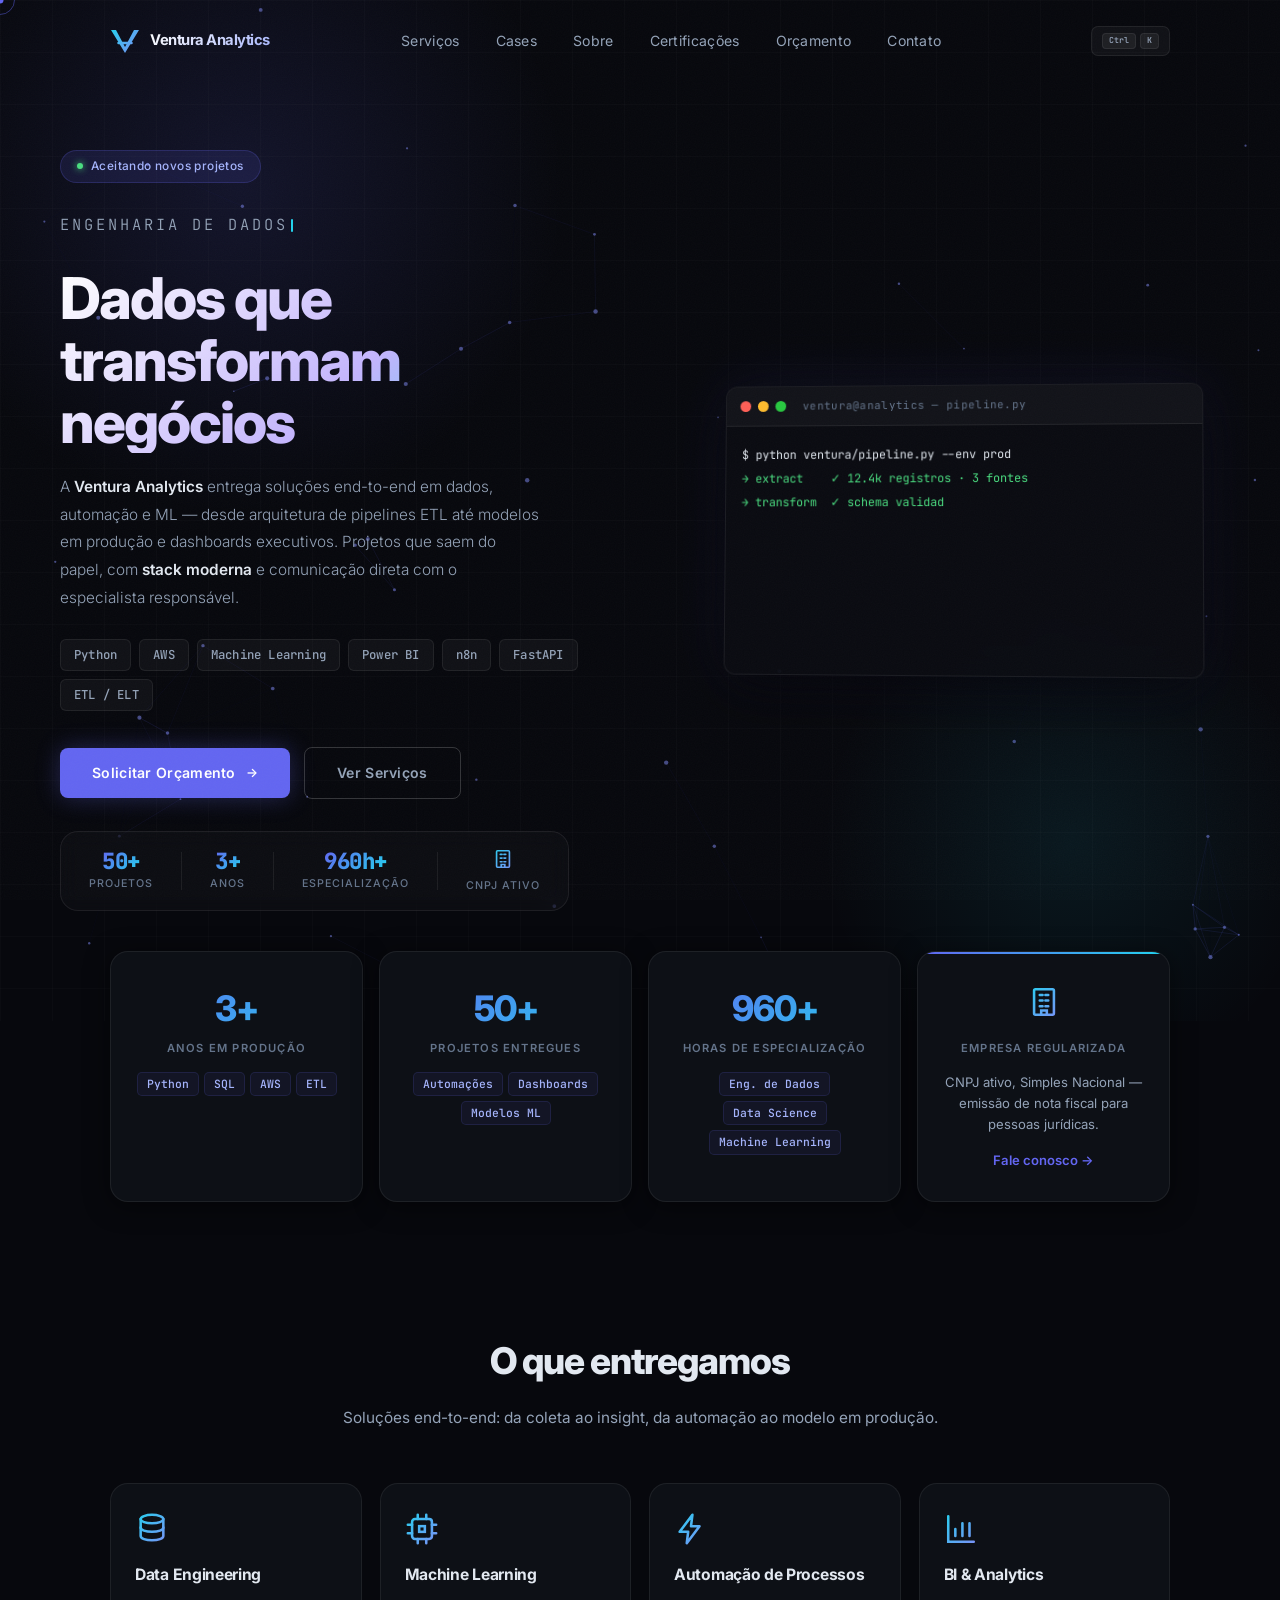
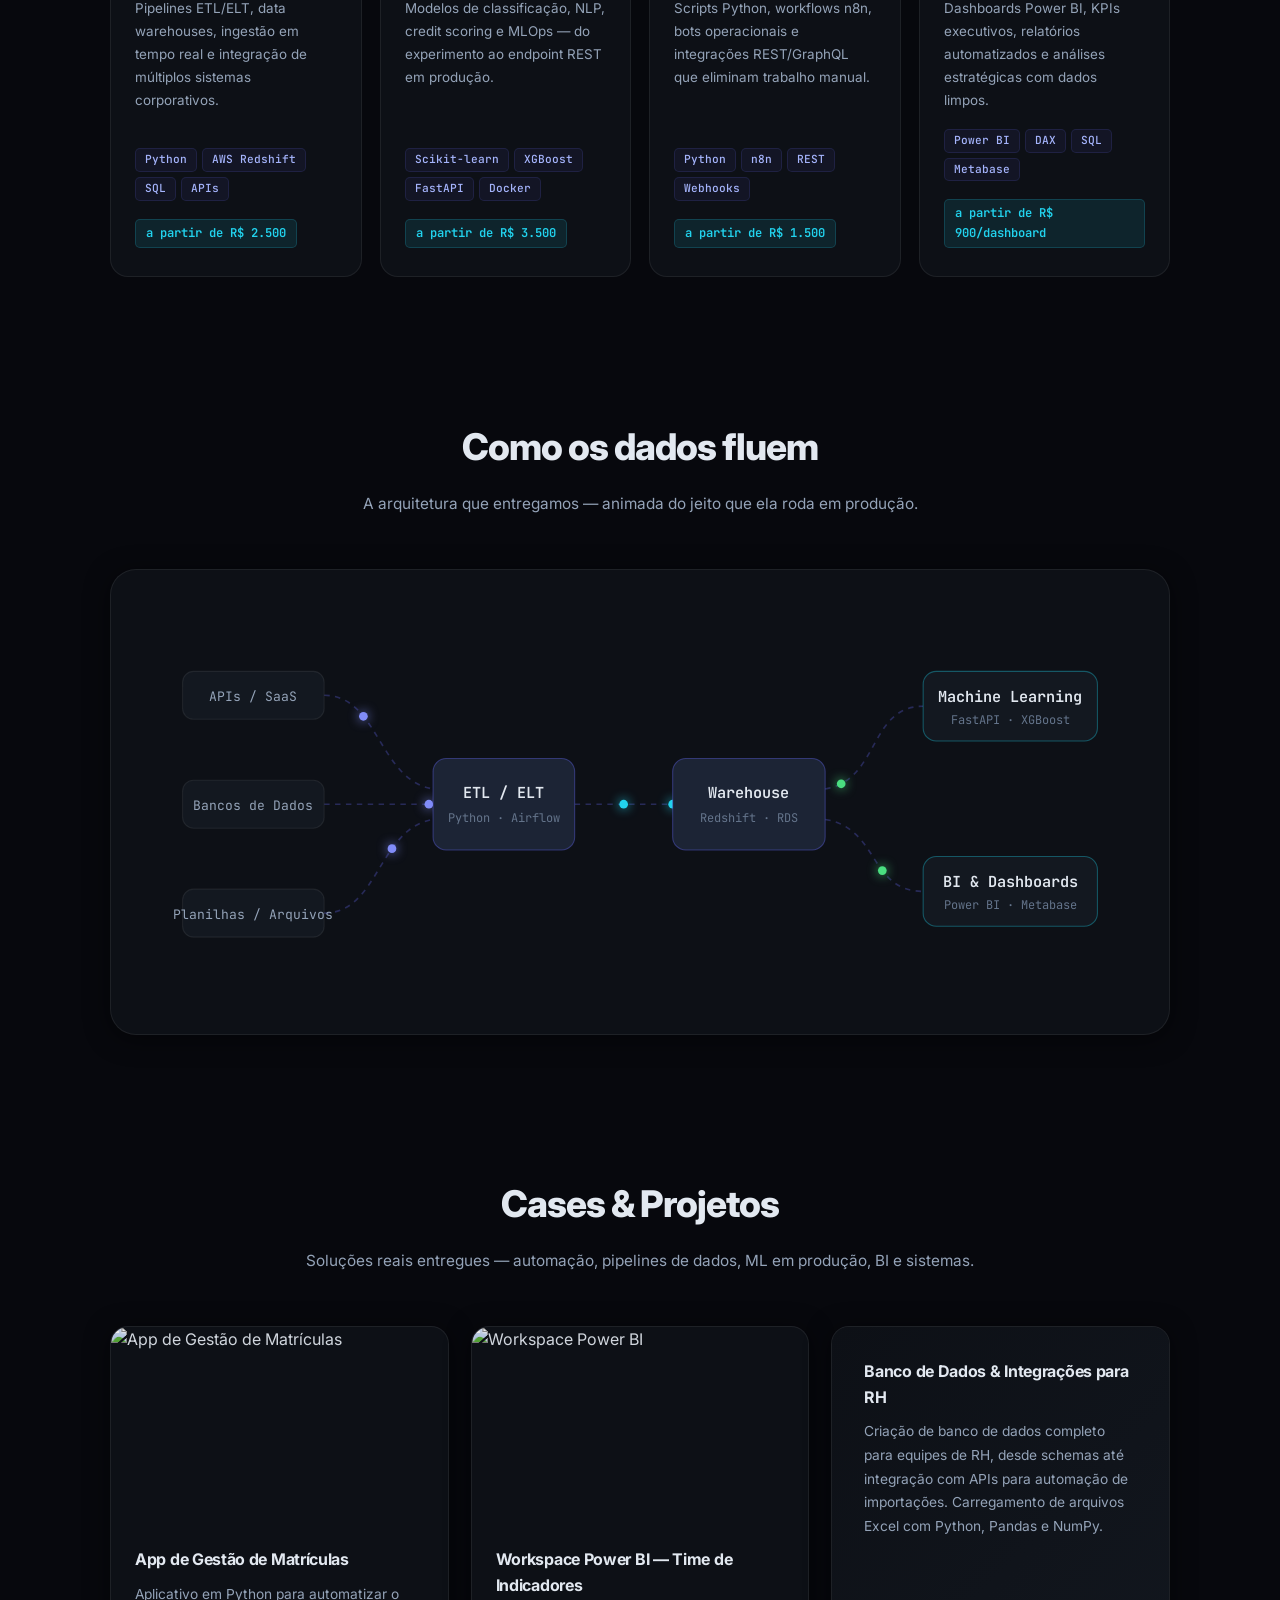
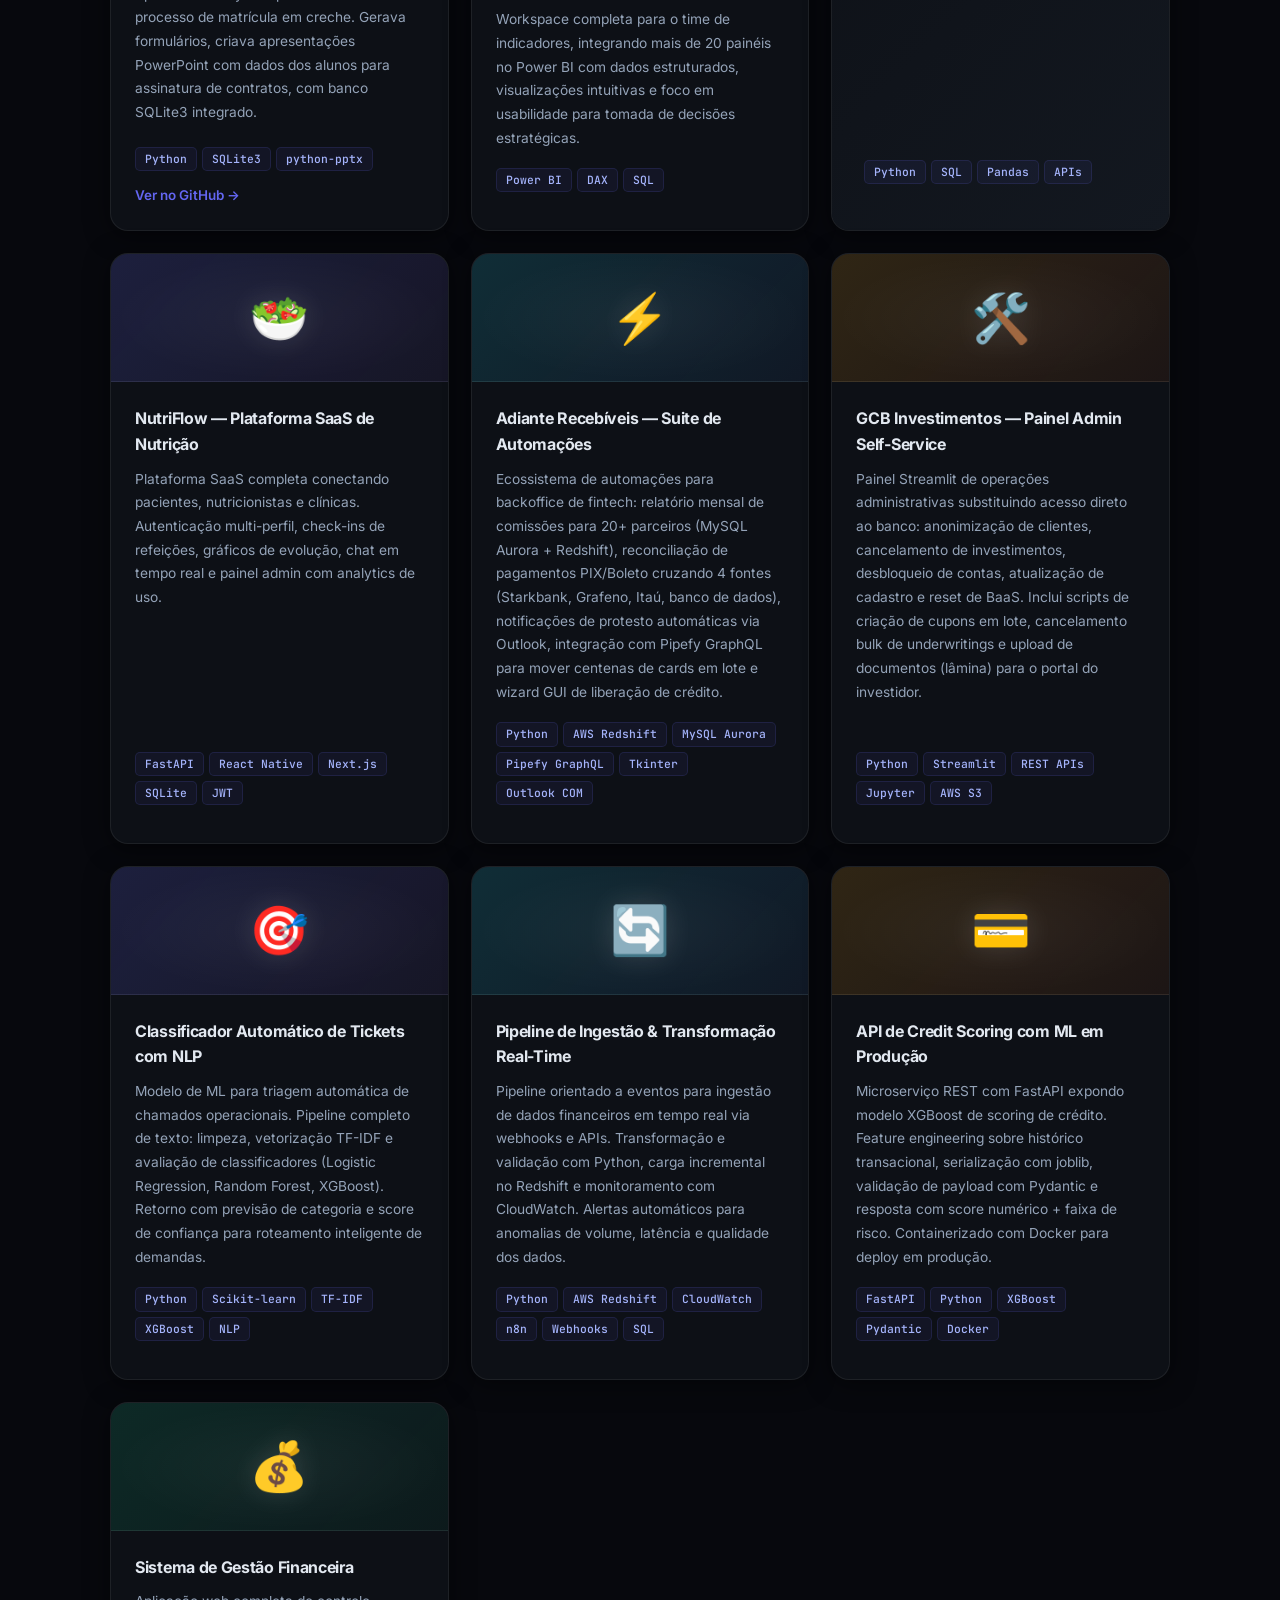
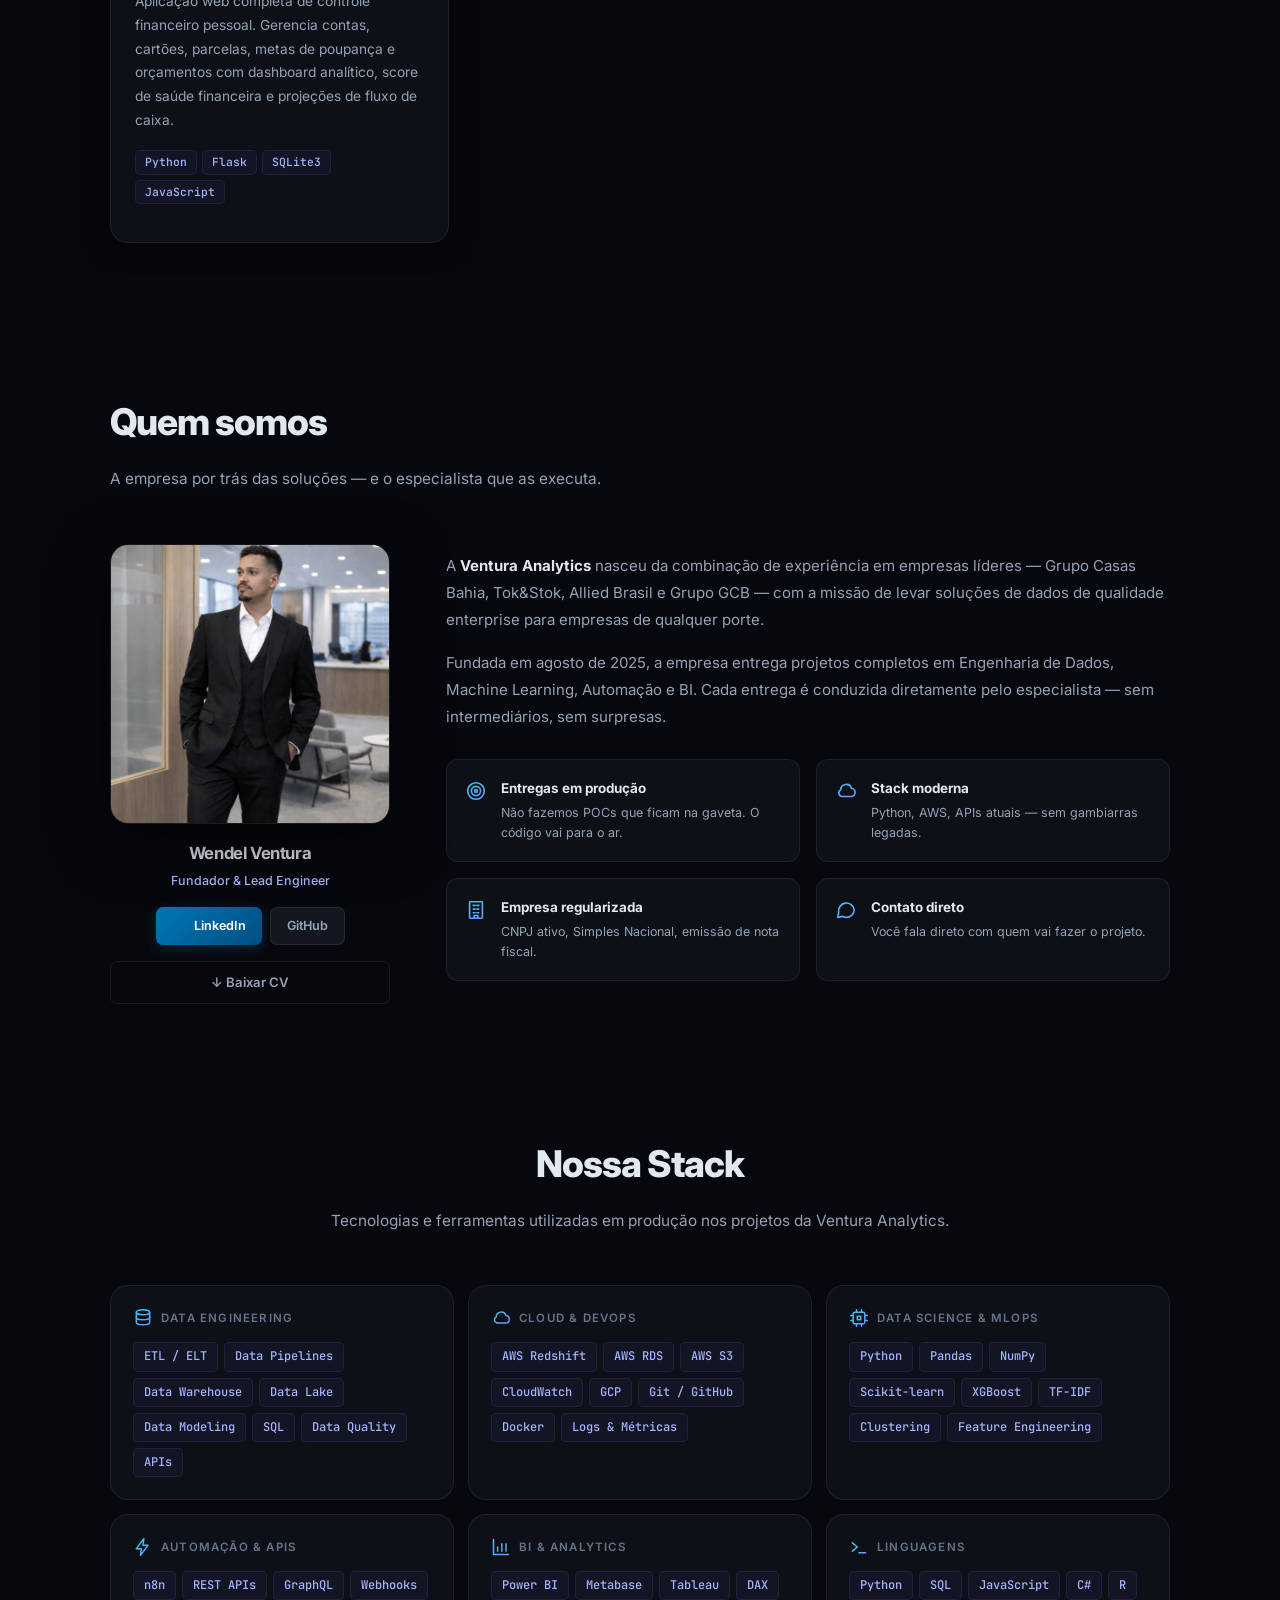
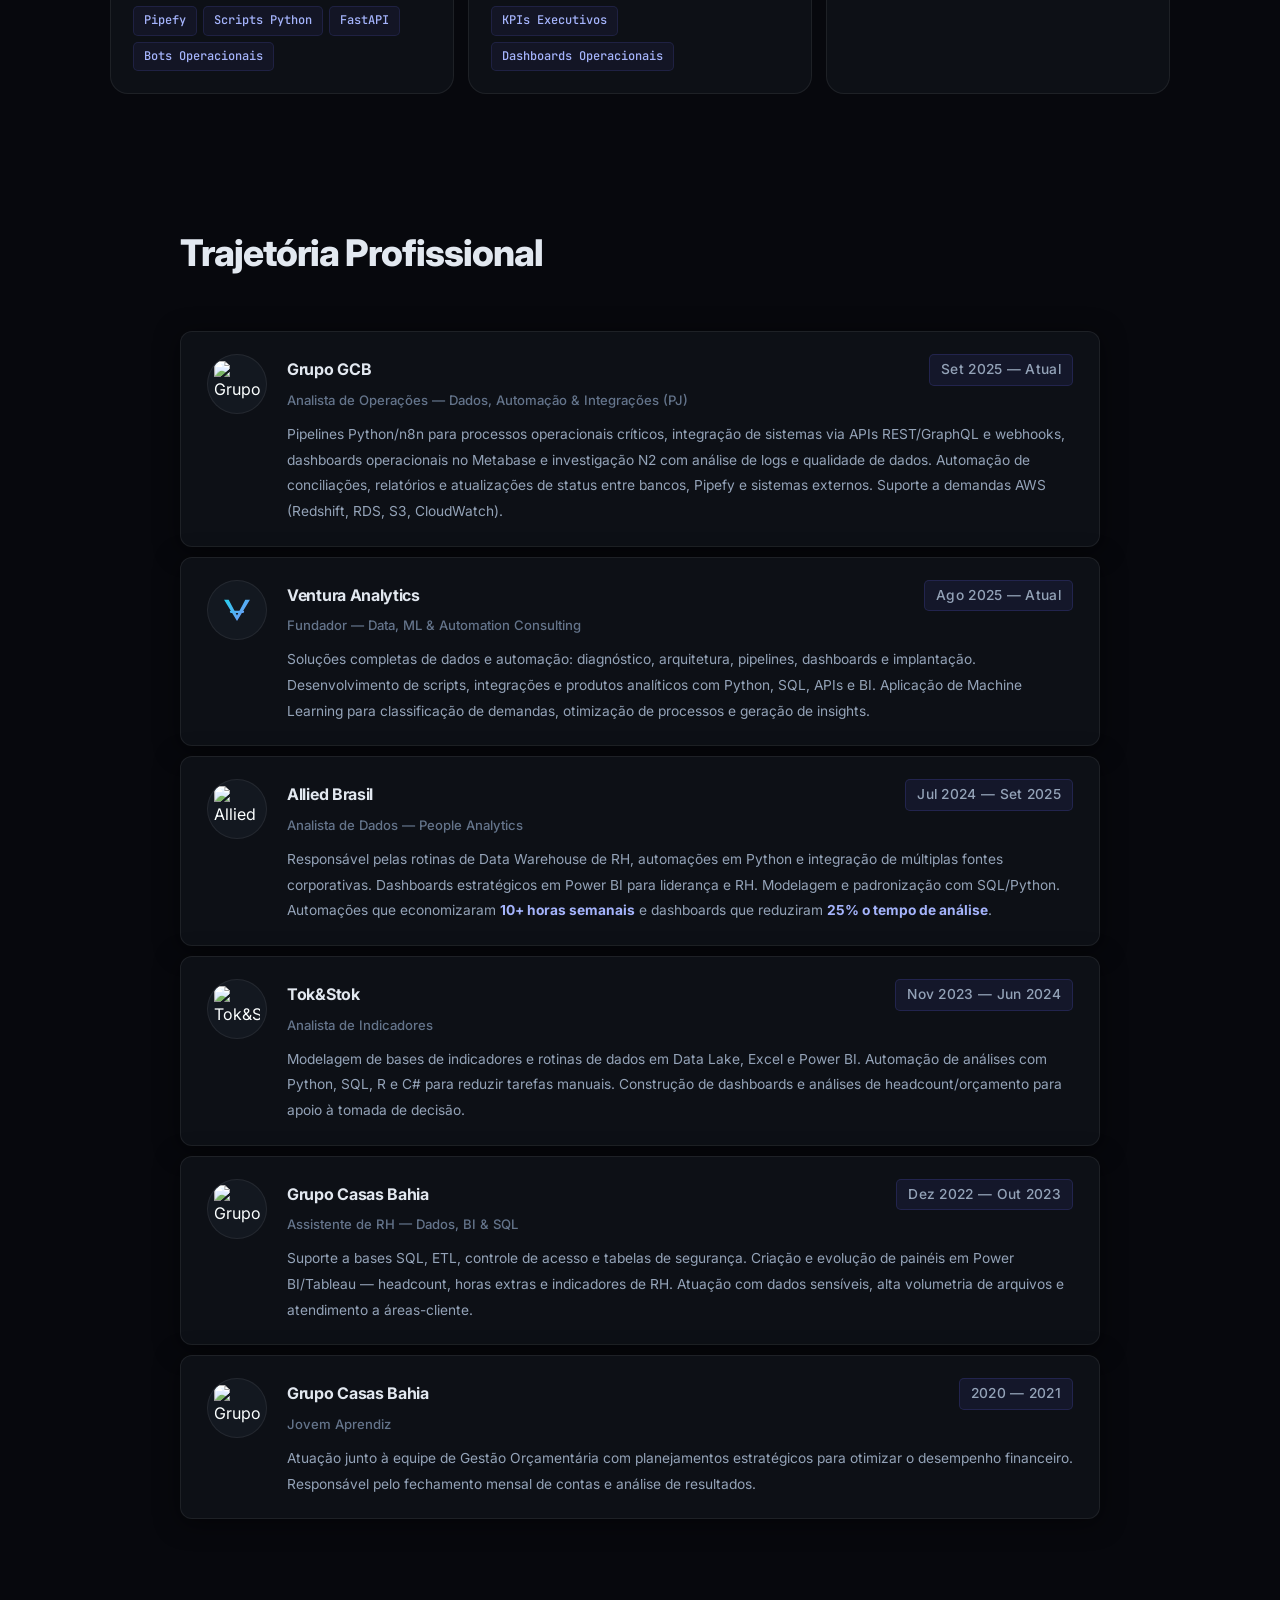
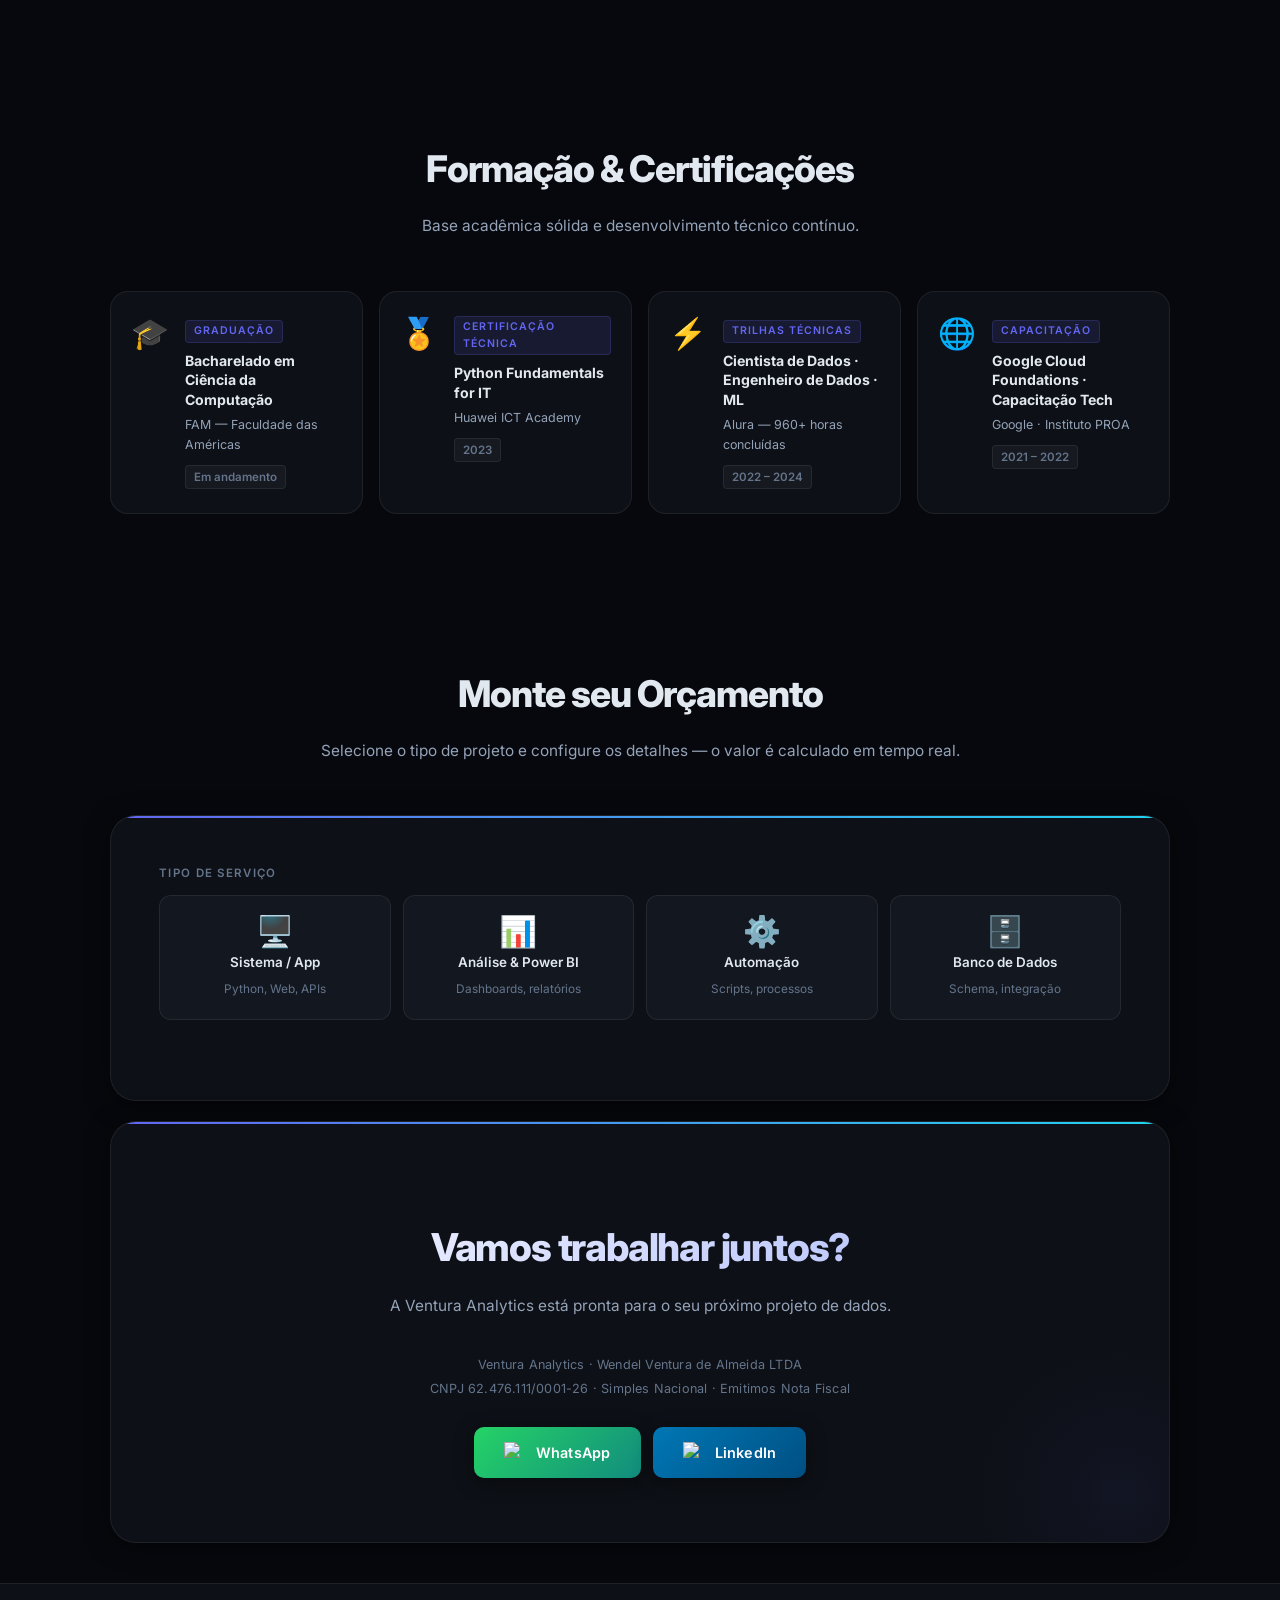
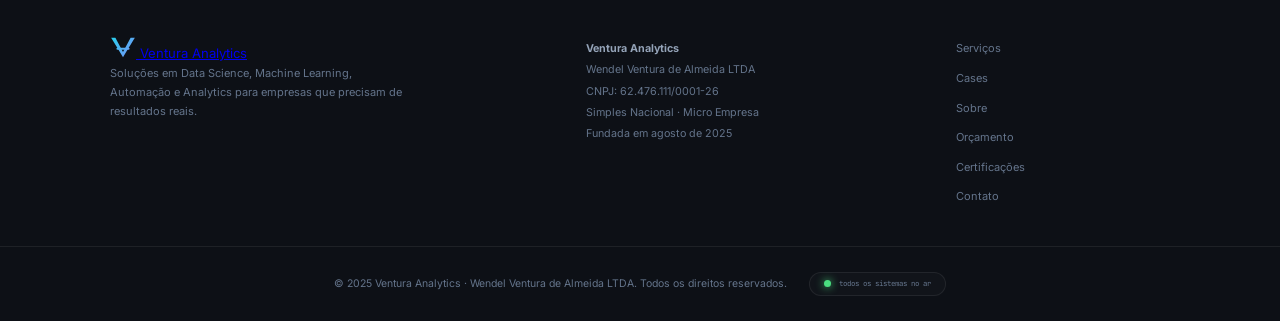
==== commit a6aecc1a: "Site v3: terminal interativo, command palette, pipeline animado e página de cursos renovada - Rede d" ====
--- a/index.html
+++ b/index.html
@@ -5,18 +5,36 @@
     <meta name="viewport" content="width=device-width, initial-scale=1.0">
     <meta name="description" content="Ventura Analytics — soluções em Engenharia de Dados, Machine Learning, Automação e BI. CNPJ 62.476.111/0001-26. Resultados reais, stack moderna, empresa regularizada.">
     <title>Ventura Analytics | Data Science & Automação</title>
+    <link rel="icon" type="image/svg+xml" href="data:image/svg+xml,%3Csvg xmlns='http://www.w3.org/2000/svg' viewBox='0 0 30 26'%3E%3Cdefs%3E%3ClinearGradient id='g' x1='0' y1='0' x2='30' y2='26' gradientUnits='userSpaceOnUse'%3E%3Cstop offset='0' stop-color='%2322d3ee'/%3E%3Cstop offset='1' stop-color='%23818cf8'/%3E%3C/linearGradient%3E%3C/defs%3E%3Cpath d='M1 2L15 25L29 2H24L15 19L6 2H1Z' fill='url(%23g)'/%3E%3Cline x1='8.5' y1='15' x2='21.5' y2='15' stroke='url(%23g)' stroke-width='2.5' stroke-linecap='round'/%3E%3C/svg%3E">
+    <meta property="og:title" content="Ventura Analytics | Data Science & Automação">
+    <meta property="og:description" content="Soluções end-to-end em Engenharia de Dados, Machine Learning, Automação e BI. Projetos que saem do papel, com stack moderna.">
+    <meta property="og:type" content="website">
+    <meta property="og:url" content="https://wendel-ventura.github.io/Wendel-Ventura-site/">
+    <meta property="og:image" content="https://wendel-ventura.github.io/Wendel-Ventura-site/pictures/pbi.png">
+    <meta name="twitter:card" content="summary_large_image">
     <link rel="stylesheet" href="style.css">
     <link rel="preconnect" href="https://fonts.googleapis.com">
     <link rel="preconnect" href="https://fonts.gstatic.com" crossorigin>
-    <link href="https://fonts.googleapis.com/css2?family=Inter:wght@300;400;500;600;700;800&display=swap" rel="stylesheet">
+    <link href="https://fonts.googleapis.com/css2?family=Inter:wght@300;400;500;600;700;800&family=JetBrains+Mono:wght@400;500;600&display=swap" rel="stylesheet">
 </head>
 <body>
 
+    <svg width="0" height="0" style="position:absolute" aria-hidden="true">
+        <defs>
+            <linearGradient id="iconGrad" x1="0" y1="0" x2="24" y2="24" gradientUnits="userSpaceOnUse">
+                <stop offset="0%" stop-color="#22d3ee"/>
+                <stop offset="100%" stop-color="#818cf8"/>
+            </linearGradient>
+        </defs>
+    </svg>
+
+    <div class="scroll-progress" id="scroll-progress"></div>
     <div class="cursor" id="cursor"></div>
     <div class="cursor-follower" id="cursor-follower"></div>
     <button class="back-top" id="back-top" aria-label="Voltar ao topo">↑</button>
 
     <section id="hero">
+        <canvas id="hero-canvas" aria-hidden="true"></canvas>
         <header class="header" id="header">
             <nav class="container">
                 <a href="#hero" class="logo">
@@ -45,6 +63,9 @@
                     <li><a href="#orcamento">Orçamento</a></li>
                     <li><a href="#contato">Contato</a></li>
                 </ul>
+                <button class="cmdk-chip" id="cmdk-chip" aria-label="Abrir busca rápida" title="Busca rápida (Ctrl+K)">
+                    <span class="cmdk-key">Ctrl</span><span class="cmdk-key">K</span>
+                </button>
             </nav>
         </header>
 
@@ -79,24 +100,35 @@
                 </div>
                 <div class="hero-metrics">
                     <div class="hero-metric-item">
-                        <span class="hm-val">50+</span>
+                        <span class="hm-val" data-count="50" data-suffix="+">50+</span>
                         <span class="hm-label">Projetos</span>
                     </div>
                     <div class="hm-divider"></div>
                     <div class="hero-metric-item">
-                        <span class="hm-val">3+</span>
+                        <span class="hm-val" data-count="3" data-suffix="+">3+</span>
                         <span class="hm-label">Anos</span>
                     </div>
                     <div class="hm-divider"></div>
                     <div class="hero-metric-item">
-                        <span class="hm-val">960h+</span>
+                        <span class="hm-val" data-count="960" data-suffix="h+">960h+</span>
                         <span class="hm-label">Especialização</span>
                     </div>
                     <div class="hm-divider"></div>
                     <div class="hero-metric-item">
-                        <span class="hm-val">🏢</span>
+                        <span class="hm-val hm-val-icon"><svg viewBox="0 0 24 24" fill="none" stroke="url(#iconGrad)" stroke-width="1.8" stroke-linecap="round"><rect x="5" y="3" width="14" height="18" rx="1"/><path d="M9 7h2M13 7h2M9 11h2M13 11h2M9 15h2M13 15h2"/><path d="M10 21v-3h4v3"/></svg></span>
                         <span class="hm-label">CNPJ Ativo</span>
                     </div>
+                </div>
+            </div>
+            <div class="hero-terminal-col">
+                <div class="hero-terminal" aria-hidden="true">
+                    <div class="terminal-bar">
+                        <span class="t-dot t-red"></span>
+                        <span class="t-dot t-yellow"></span>
+                        <span class="t-dot t-green"></span>
+                        <span class="terminal-title">ventura@analytics — pipeline.py</span>
+                    </div>
+                    <div class="terminal-body" id="terminal-body"></div>
                 </div>
             </div>
         </div>
@@ -105,7 +137,7 @@
     <!-- Info Cards -->
     <section id="info-cards" class="container">
         <div class="info-card reveal">
-            <h3>3+</h3>
+            <h3 data-count="3" data-suffix="+">3+</h3>
             <h4>Anos em Produção</h4>
             <div class="info-tags">
                 <span>Python</span>
@@ -115,7 +147,7 @@
             </div>
         </div>
         <div class="info-card reveal" style="transition-delay: 0.1s">
-            <h3>50+</h3>
+            <h3 data-count="50" data-suffix="+">50+</h3>
             <h4>Projetos Entregues</h4>
             <div class="info-tags">
                 <span>Automações</span>
@@ -124,7 +156,7 @@
             </div>
         </div>
         <div class="info-card reveal" style="transition-delay: 0.2s">
-            <h3>960+</h3>
+            <h3 data-count="960" data-suffix="+">960+</h3>
             <h4>Horas de Especialização</h4>
             <div class="info-tags">
                 <span>Eng. de Dados</span>
@@ -133,7 +165,7 @@
             </div>
         </div>
         <div class="info-card destaque reveal" style="transition-delay: 0.3s">
-            <h3>🏢</h3>
+            <h3 class="info-icon-svg"><svg viewBox="0 0 24 24" fill="none" stroke="url(#iconGrad)" stroke-width="1.8" stroke-linecap="round"><rect x="5" y="3" width="14" height="18" rx="1"/><path d="M9 7h2M13 7h2M9 11h2M13 11h2M9 15h2M13 15h2"/><path d="M10 21v-3h4v3"/></svg></h3>
             <h4>Empresa Regularizada</h4>
             <p>CNPJ ativo, Simples Nacional — emissão de nota fiscal para pessoas jurídicas.</p>
             <a href="#contato" class="info-link">Fale conosco →</a>
@@ -146,7 +178,7 @@
         <p class="section-subtitle reveal">Soluções end-to-end: da coleta ao insight, da automação ao modelo em produção.</p>
         <div class="servicos-grid reveal">
             <div class="servico-card">
-                <div class="servico-icon">🏗️</div>
+                <div class="servico-icon"><svg viewBox="0 0 24 24" fill="none" stroke="url(#iconGrad)" stroke-width="1.8" stroke-linecap="round"><ellipse cx="12" cy="5" rx="8" ry="3"/><path d="M4 5v6c0 1.7 3.6 3 8 3s8-1.3 8-3V5"/><path d="M4 11v6c0 1.7 3.6 3 8 3s8-1.3 8-3v-6"/></svg></div>
                 <h3>Data Engineering</h3>
                 <p>Pipelines ETL/ELT, data warehouses, ingestão em tempo real e integração de múltiplos sistemas corporativos.</p>
                 <div class="servico-tags">
@@ -155,7 +187,7 @@
                 <span class="servico-preco">a partir de R$ 2.500</span>
             </div>
             <div class="servico-card">
-                <div class="servico-icon">🤖</div>
+                <div class="servico-icon"><svg viewBox="0 0 24 24" fill="none" stroke="url(#iconGrad)" stroke-width="1.8" stroke-linecap="round"><rect x="5" y="5" width="14" height="14" rx="2"/><rect x="10" y="10" width="4" height="4"/><path d="M9 2v3M15 2v3M9 19v3M15 19v3M2 9h3M2 15h3M19 9h3M19 15h3"/></svg></div>
                 <h3>Machine Learning</h3>
                 <p>Modelos de classificação, NLP, credit scoring e MLOps — do experimento ao endpoint REST em produção.</p>
                 <div class="servico-tags">
@@ -164,7 +196,7 @@
                 <span class="servico-preco">a partir de R$ 3.500</span>
             </div>
             <div class="servico-card">
-                <div class="servico-icon">⚡</div>
+                <div class="servico-icon"><svg viewBox="0 0 24 24" fill="none" stroke="url(#iconGrad)" stroke-width="1.8" stroke-linejoin="round"><path d="M13 2L4 14h6l-1 8 9-12h-6l1-8z"/></svg></div>
                 <h3>Automação de Processos</h3>
                 <p>Scripts Python, workflows n8n, bots operacionais e integrações REST/GraphQL que eliminam trabalho manual.</p>
                 <div class="servico-tags">
@@ -173,7 +205,7 @@
                 <span class="servico-preco">a partir de R$ 1.500</span>
             </div>
             <div class="servico-card">
-                <div class="servico-icon">📊</div>
+                <div class="servico-icon"><svg viewBox="0 0 24 24" fill="none" stroke="url(#iconGrad)" stroke-width="1.8" stroke-linecap="round"><path d="M3 3v18h18"/><path d="M8 17v-5M13 17V8M18 17v-9"/></svg></div>
                 <h3>BI & Analytics</h3>
                 <p>Dashboards Power BI, KPIs executivos, relatórios automatizados e análises estratégicas com dados limpos.</p>
                 <div class="servico-tags">
@@ -181,6 +213,72 @@
                 </div>
                 <span class="servico-preco">a partir de R$ 900/dashboard</span>
             </div>
+        </div>
+    </section>
+
+    <!-- Pipeline Animado -->
+    <section id="pipeline" class="container pipeline-section">
+        <h2 class="section-title reveal">Como os dados fluem</h2>
+        <p class="section-subtitle reveal">A arquitetura que entregamos — animada do jeito que ela roda em produção.</p>
+        <div class="pipeline-wrap reveal">
+            <svg viewBox="0 0 920 360" xmlns="http://www.w3.org/2000/svg" class="pipeline-svg" role="img" aria-label="Diagrama animado: fontes de dados passam por ETL, chegam ao data warehouse e alimentam ML e BI">
+                <!-- conexões -->
+                <path id="pl-s1" class="pl-link" d="M170 82 C 220 82, 220 160, 270 168"/>
+                <path id="pl-s2" class="pl-link" d="M170 182 L 270 182"/>
+                <path id="pl-s3" class="pl-link" d="M170 282 C 220 282, 220 204, 270 196"/>
+                <path id="pl-s4" class="pl-link" d="M400 182 L 490 182"/>
+                <path id="pl-s5" class="pl-link" d="M630 168 C 680 160, 670 92, 720 92"/>
+                <path id="pl-s6" class="pl-link" d="M630 196 C 680 204, 670 262, 720 262"/>
+
+                <!-- pacotes de dados viajando -->
+                <circle class="pl-dot" r="4"><animateMotion dur="2.6s" repeatCount="indefinite" begin="0s"><mpath href="#pl-s1"/></animateMotion></circle>
+                <circle class="pl-dot" r="4"><animateMotion dur="2.6s" repeatCount="indefinite" begin="0.9s"><mpath href="#pl-s2"/></animateMotion></circle>
+                <circle class="pl-dot" r="4"><animateMotion dur="2.6s" repeatCount="indefinite" begin="1.7s"><mpath href="#pl-s3"/></animateMotion></circle>
+                <circle class="pl-dot pl-dot-cyan" r="4"><animateMotion dur="2s" repeatCount="indefinite" begin="0.4s"><mpath href="#pl-s4"/></animateMotion></circle>
+                <circle class="pl-dot pl-dot-cyan" r="4"><animateMotion dur="2s" repeatCount="indefinite" begin="1.4s"><mpath href="#pl-s4"/></animateMotion></circle>
+                <circle class="pl-dot pl-dot-green" r="4"><animateMotion dur="2.4s" repeatCount="indefinite" begin="0.7s"><mpath href="#pl-s5"/></animateMotion></circle>
+                <circle class="pl-dot pl-dot-green" r="4"><animateMotion dur="2.4s" repeatCount="indefinite" begin="1.9s"><mpath href="#pl-s6"/></animateMotion></circle>
+
+                <!-- fontes -->
+                <g class="pl-node">
+                    <rect x="40" y="60" width="130" height="44" rx="10"/>
+                    <text x="105" y="87" class="pl-label">APIs / SaaS</text>
+                </g>
+                <g class="pl-node">
+                    <rect x="40" y="160" width="130" height="44" rx="10"/>
+                    <text x="105" y="187" class="pl-label">Bancos de Dados</text>
+                </g>
+                <g class="pl-node">
+                    <rect x="40" y="260" width="130" height="44" rx="10"/>
+                    <text x="105" y="287" class="pl-label">Planilhas / Arquivos</text>
+                </g>
+
+                <!-- ETL -->
+                <g class="pl-node pl-node-main">
+                    <rect x="270" y="140" width="130" height="84" rx="12"/>
+                    <text x="335" y="176" class="pl-title">ETL / ELT</text>
+                    <text x="335" y="198" class="pl-sub">Python · Airflow</text>
+                </g>
+
+                <!-- Warehouse -->
+                <g class="pl-node pl-node-main">
+                    <rect x="490" y="140" width="140" height="84" rx="12"/>
+                    <text x="560" y="176" class="pl-title">Warehouse</text>
+                    <text x="560" y="198" class="pl-sub">Redshift · RDS</text>
+                </g>
+
+                <!-- Saídas -->
+                <g class="pl-node pl-node-out">
+                    <rect x="720" y="60" width="160" height="64" rx="12"/>
+                    <text x="800" y="88" class="pl-title">Machine Learning</text>
+                    <text x="800" y="108" class="pl-sub">FastAPI · XGBoost</text>
+                </g>
+                <g class="pl-node pl-node-out">
+                    <rect x="720" y="230" width="160" height="64" rx="12"/>
+                    <text x="800" y="258" class="pl-title">BI &amp; Dashboards</text>
+                    <text x="800" y="278" class="pl-sub">Power BI · Metabase</text>
+                </g>
+            </svg>
         </div>
     </section>
 
@@ -190,7 +288,7 @@
         <p class="section-subtitle reveal">Soluções reais entregues — automação, pipelines de dados, ML em produção, BI e sistemas.</p>
         <div class="projetos-grid">
             <div class="projeto-card reveal">
-                <img src="pictures/projeto1.png" alt="App de Gestão de Matrículas">
+                <img src="pictures/projeto1.png" loading="lazy" alt="App de Gestão de Matrículas">
                 <div class="projeto-body">
                     <h4>App de Gestão de Matrículas</h4>
                     <p>
@@ -205,7 +303,7 @@
             </div>
 
             <div class="projeto-card reveal" style="transition-delay: 0.1s">
-                <img src="pictures/pbi.png" alt="Workspace Power BI">
+                <img src="pictures/pbi.png" loading="lazy" alt="Workspace Power BI">
                 <div class="projeto-body">
                     <h4>Workspace Power BI — Time de Indicadores</h4>
                     <p>
@@ -360,7 +458,7 @@
         <div class="sobre-grid reveal">
             <div class="sobre-foto-col">
                 <div class="sobre-foto-wrap">
-                    <img src="pictures/file-_2_.png" alt="Wendel Ventura — Fundador da Ventura Analytics">
+                    <img src="pictures/file-_2_.png" loading="lazy" alt="Wendel Ventura — Fundador da Ventura Analytics">
                 </div>
                 <div class="sobre-nome">
                     <h3>Wendel Ventura</h3>
@@ -389,28 +487,28 @@
                 </p>
                 <div class="diferenciais-grid">
                     <div class="diferencial-item">
-                        <span class="dif-icon">🎯</span>
+                        <span class="dif-icon"><svg viewBox="0 0 24 24" fill="none" stroke="url(#iconGrad)" stroke-width="1.8"><circle cx="12" cy="12" r="9"/><circle cx="12" cy="12" r="5"/><circle cx="12" cy="12" r="1.5"/></svg></span>
                         <div>
                             <strong>Entregas em produção</strong>
                             <p>Não fazemos POCs que ficam na gaveta. O código vai para o ar.</p>
                         </div>
                     </div>
                     <div class="diferencial-item">
-                        <span class="dif-icon">☁️</span>
+                        <span class="dif-icon"><svg viewBox="0 0 24 24" fill="none" stroke="url(#iconGrad)" stroke-width="1.8" stroke-linejoin="round"><path d="M17.5 18a4.5 4.5 0 0 0 .42-8.98 6 6 0 0 0-11.7 1.7A4 4 0 0 0 7 18h10.5z"/></svg></span>
                         <div>
                             <strong>Stack moderna</strong>
                             <p>Python, AWS, APIs atuais — sem gambiarras legadas.</p>
                         </div>
                     </div>
                     <div class="diferencial-item">
-                        <span class="dif-icon">🏢</span>
+                        <span class="dif-icon"><svg viewBox="0 0 24 24" fill="none" stroke="url(#iconGrad)" stroke-width="1.8" stroke-linecap="round"><rect x="5" y="3" width="14" height="18" rx="1"/><path d="M9 7h2M13 7h2M9 11h2M13 11h2M9 15h2M13 15h2"/><path d="M10 21v-3h4v3"/></svg></span>
                         <div>
                             <strong>Empresa regularizada</strong>
                             <p>CNPJ ativo, Simples Nacional, emissão de nota fiscal.</p>
                         </div>
                     </div>
                     <div class="diferencial-item">
-                        <span class="dif-icon">💬</span>
+                        <span class="dif-icon"><svg viewBox="0 0 24 24" fill="none" stroke="url(#iconGrad)" stroke-width="1.8" stroke-linejoin="round"><path d="M21 11.5a8.5 8.5 0 0 1-8.5 8.5c-1.5 0-2.9-.4-4.1-1L3 20l1-5.4A8.5 8.5 0 1 1 21 11.5z"/></svg></span>
                         <div>
                             <strong>Contato direto</strong>
                             <p>Você fala direto com quem vai fazer o projeto.</p>
@@ -427,7 +525,7 @@
         <p class="section-subtitle reveal">Tecnologias e ferramentas utilizadas em produção nos projetos da Ventura Analytics.</p>
         <div class="skills-grid reveal">
             <div class="skill-category">
-                <h3 class="skill-cat-title"><span class="skill-cat-icon">🏗️</span> Data Engineering</h3>
+                <h3 class="skill-cat-title"><span class="skill-cat-icon"><svg viewBox="0 0 24 24" fill="none" stroke="url(#iconGrad)" stroke-width="1.8" stroke-linecap="round"><ellipse cx="12" cy="5" rx="8" ry="3"/><path d="M4 5v6c0 1.7 3.6 3 8 3s8-1.3 8-3V5"/><path d="M4 11v6c0 1.7 3.6 3 8 3s8-1.3 8-3v-6"/></svg></span> Data Engineering</h3>
                 <div class="skill-badges">
                     <span>ETL / ELT</span><span>Data Pipelines</span><span>Data Warehouse</span>
                     <span>Data Lake</span><span>Data Modeling</span><span>SQL</span>
@@ -435,7 +533,7 @@
                 </div>
             </div>
             <div class="skill-category">
-                <h3 class="skill-cat-title"><span class="skill-cat-icon">☁️</span> Cloud & DevOps</h3>
+                <h3 class="skill-cat-title"><span class="skill-cat-icon"><svg viewBox="0 0 24 24" fill="none" stroke="url(#iconGrad)" stroke-width="1.8" stroke-linejoin="round"><path d="M17.5 18a4.5 4.5 0 0 0 .42-8.98 6 6 0 0 0-11.7 1.7A4 4 0 0 0 7 18h10.5z"/></svg></span> Cloud & DevOps</h3>
                 <div class="skill-badges">
                     <span>AWS Redshift</span><span>AWS RDS</span><span>AWS S3</span>
                     <span>CloudWatch</span><span>GCP</span><span>Git / GitHub</span>
@@ -443,7 +541,7 @@
                 </div>
             </div>
             <div class="skill-category">
-                <h3 class="skill-cat-title"><span class="skill-cat-icon">🤖</span> Data Science & MLOps</h3>
+                <h3 class="skill-cat-title"><span class="skill-cat-icon"><svg viewBox="0 0 24 24" fill="none" stroke="url(#iconGrad)" stroke-width="1.8" stroke-linecap="round"><rect x="5" y="5" width="14" height="14" rx="2"/><rect x="10" y="10" width="4" height="4"/><path d="M9 2v3M15 2v3M9 19v3M15 19v3M2 9h3M2 15h3M19 9h3M19 15h3"/></svg></span> Data Science & MLOps</h3>
                 <div class="skill-badges">
                     <span>Python</span><span>Pandas</span><span>NumPy</span>
                     <span>Scikit-learn</span><span>XGBoost</span><span>TF-IDF</span>
@@ -451,7 +549,7 @@
                 </div>
             </div>
             <div class="skill-category">
-                <h3 class="skill-cat-title"><span class="skill-cat-icon">⚡</span> Automação & APIs</h3>
+                <h3 class="skill-cat-title"><span class="skill-cat-icon"><svg viewBox="0 0 24 24" fill="none" stroke="url(#iconGrad)" stroke-width="1.8" stroke-linejoin="round"><path d="M13 2L4 14h6l-1 8 9-12h-6l1-8z"/></svg></span> Automação & APIs</h3>
                 <div class="skill-badges">
                     <span>n8n</span><span>REST APIs</span><span>GraphQL</span>
                     <span>Webhooks</span><span>Pipefy</span><span>Scripts Python</span>
@@ -459,14 +557,14 @@
                 </div>
             </div>
             <div class="skill-category">
-                <h3 class="skill-cat-title"><span class="skill-cat-icon">📊</span> BI & Analytics</h3>
+                <h3 class="skill-cat-title"><span class="skill-cat-icon"><svg viewBox="0 0 24 24" fill="none" stroke="url(#iconGrad)" stroke-width="1.8" stroke-linecap="round"><path d="M3 3v18h18"/><path d="M8 17v-5M13 17V8M18 17v-9"/></svg></span> BI & Analytics</h3>
                 <div class="skill-badges">
                     <span>Power BI</span><span>Metabase</span><span>Tableau</span>
                     <span>DAX</span><span>KPIs Executivos</span><span>Dashboards Operacionais</span>
                 </div>
             </div>
             <div class="skill-category">
-                <h3 class="skill-cat-title"><span class="skill-cat-icon">💻</span> Linguagens</h3>
+                <h3 class="skill-cat-title"><span class="skill-cat-icon"><svg viewBox="0 0 24 24" fill="none" stroke="url(#iconGrad)" stroke-width="1.8" stroke-linecap="round" stroke-linejoin="round"><path d="M4 17l6-5-6-5M12 19h8"/></svg></span> Linguagens</h3>
                 <div class="skill-badges">
                     <span>Python</span><span>SQL</span><span>JavaScript</span>
                     <span>C#</span><span>R</span>
@@ -774,9 +872,14 @@
         </div>
         <div class="footer-bottom">
             <p>&copy; 2025 Ventura Analytics · Wendel Ventura de Almeida LTDA. Todos os direitos reservados.</p>
+            <div class="status-badge" id="status-badge" title="Monitoramento dos sistemas Ventura Analytics em produção">
+                <span class="status-dot"></span>
+                <span id="status-text">todos os sistemas no ar</span>
+            </div>
         </div>
     </footer>
 
+    <script src="tech.js"></script>
     <script>
         // Sticky header
         const header = document.getElementById('header');
@@ -877,6 +980,238 @@
             }
             tick();
         })();
+
+        // ── Scroll Progress ──────────────────────────────────────
+        const scrollProgress = document.getElementById('scroll-progress');
+        window.addEventListener('scroll', () => {
+            const max = document.documentElement.scrollHeight - window.innerHeight;
+            scrollProgress.style.width = (max > 0 ? (window.scrollY / max) * 100 : 0) + '%';
+        }, { passive: true });
+
+        // ── Rede de Partículas (hero) ────────────────────────────
+        (function() {
+            const canvas = document.getElementById('hero-canvas');
+            if (!canvas || matchMedia('(prefers-reduced-motion: reduce)').matches) return;
+            const ctx = canvas.getContext('2d');
+            const hero = document.getElementById('hero');
+            let W, H, nodes = [], pmx = -9999, pmy = -9999, running = true;
+
+            function resize() {
+                W = canvas.width = hero.offsetWidth;
+                H = canvas.height = hero.offsetHeight;
+                const qty = Math.min(90, Math.floor(W * H / 22000));
+                nodes = Array.from({ length: qty }, () => ({
+                    x: Math.random() * W,
+                    y: Math.random() * H,
+                    vx: (Math.random() - 0.5) * 0.35,
+                    vy: (Math.random() - 0.5) * 0.35,
+                    r: Math.random() * 1.6 + 0.7
+                }));
+            }
+            resize();
+            window.addEventListener('resize', resize);
+
+            hero.addEventListener('mousemove', e => {
+                const rect = hero.getBoundingClientRect();
+                pmx = e.clientX - rect.left;
+                pmy = e.clientY - rect.top;
+            });
+            hero.addEventListener('mouseleave', () => { pmx = pmy = -9999; });
+
+            new IntersectionObserver(entries => {
+                running = entries[0].isIntersecting;
+                if (running) requestAnimationFrame(draw);
+            }).observe(hero);
+
+            const LINK = 130;
+            function draw() {
+                if (!running) return;
+                ctx.clearRect(0, 0, W, H);
+
+                for (const n of nodes) {
+                    n.x += n.vx; n.y += n.vy;
+                    if (n.x < 0 || n.x > W) n.vx *= -1;
+                    if (n.y < 0 || n.y > H) n.vy *= -1;
+
+                    const dx = pmx - n.x, dy = pmy - n.y;
+                    const dist = Math.hypot(dx, dy);
+                    if (dist < 140 && dist > 0.1) {
+                        n.x -= (dx / dist) * 0.6;
+                        n.y -= (dy / dist) * 0.6;
+                    }
+                }
+
+                for (let i = 0; i < nodes.length; i++) {
+                    for (let j = i + 1; j < nodes.length; j++) {
+                        const a = nodes[i], b = nodes[j];
+                        const d = Math.hypot(a.x - b.x, a.y - b.y);
+                        if (d < LINK) {
+                            ctx.strokeStyle = `rgba(99, 102, 241, ${0.16 * (1 - d / LINK)})`;
+                            ctx.lineWidth = 1;
+                            ctx.beginPath();
+                            ctx.moveTo(a.x, a.y);
+                            ctx.lineTo(b.x, b.y);
+                            ctx.stroke();
+                        }
+                    }
+                }
+
+                for (const n of nodes) {
+                    ctx.fillStyle = 'rgba(129, 140, 248, 0.5)';
+                    ctx.beginPath();
+                    ctx.arc(n.x, n.y, n.r, 0, Math.PI * 2);
+                    ctx.fill();
+                }
+                requestAnimationFrame(draw);
+            }
+            requestAnimationFrame(draw);
+        })();
+
+        // ── Terminal do Hero (interativo) ────────────────────────
+        (function() {
+            const body = document.getElementById('terminal-body');
+            if (!body) return;
+            const demo = [
+                { t: '$ python ventura/pipeline.py --env prod', c: 'tl-cmd' },
+                { t: '→ extract    ✓ 12.4k registros · 3 fontes', c: 'tl-ok' },
+                { t: '→ transform  ✓ schema validado · 0 nulos', c: 'tl-ok' },
+                { t: '→ load       ✓ Redshift · 2.1s', c: 'tl-ok' },
+                { t: 'INFO  modelo XGBoost carregado · AUC 0.91', c: 'tl-info' },
+                { t: 'INFO  Ventura Analytics online ▸ digite "help" e dê Enter', c: 'tl-info' }
+            ];
+
+            const comandos = {
+                help: [
+                    ['comandos disponíveis:', 'tl-info'],
+                    ['  whoami    quem está por trás disso', 'tl-cmd'],
+                    ['  stack     tecnologias em produção', 'tl-cmd'],
+                    ['  cases     projetos entregues', 'tl-cmd'],
+                    ['  contact   fala direto comigo', 'tl-cmd'],
+                    ['  clear     limpa o terminal', 'tl-cmd']
+                ],
+                whoami: [
+                    ['Wendel Ventura — Fundador & Lead Engineer', 'tl-ok'],
+                    ['Engenharia de Dados · ML · Automação · BI', 'tl-cmd'],
+                    ['ex: Grupo Casas Bahia, Tok&Stok, Allied, Grupo GCB', 'tl-cmd']
+                ],
+                stack: [
+                    ['python · sql · aws (redshift, rds, s3) · fastapi', 'tl-ok'],
+                    ['scikit-learn · xgboost · airflow · n8n · power bi', 'tl-ok']
+                ],
+                cases: [
+                    ['✓ suite de automações p/ fintech (PIX, comissões)', 'tl-ok'],
+                    ['✓ API de credit scoring com ML em produção', 'tl-ok'],
+                    ['✓ 20+ painéis Power BI p/ time de indicadores', 'tl-ok'],
+                    ['rolando até #projetos…', 'tl-info']
+                ],
+                contact: [
+                    ['abrindo WhatsApp…', 'tl-info']
+                ],
+                sudo: [
+                    ['permissão negada: aqui só o cliente manda 😄', 'tl-info']
+                ]
+            };
+
+            function addLine(text, cls) {
+                const div = document.createElement('div');
+                div.className = 'terminal-line ' + (cls || 'tl-cmd');
+                div.textContent = text;
+                body.insertBefore(div, promptLine || null);
+            }
+
+            let promptLine = null, input = null;
+
+            function buildPrompt() {
+                promptLine = document.createElement('div');
+                promptLine.className = 'terminal-line tl-cmd terminal-prompt';
+                promptLine.innerHTML = '<span class="tp-sign">$&nbsp;</span>';
+                input = document.createElement('input');
+                input.className = 'terminal-input';
+                input.type = 'text';
+                input.autocomplete = 'off';
+                input.spellcheck = false;
+                input.setAttribute('aria-label', 'Terminal interativo');
+                promptLine.appendChild(input);
+                body.appendChild(promptLine);
+
+                body.closest('.hero-terminal').addEventListener('click', () => input.focus());
+                input.addEventListener('keydown', e => {
+                    if (e.key !== 'Enter') return;
+                    const cmd = input.value.trim().toLowerCase();
+                    input.value = '';
+                    if (!cmd) return;
+                    addLine('$ ' + cmd, 'tl-cmd');
+                    if (cmd === 'clear') {
+                        body.querySelectorAll('.terminal-line:not(.terminal-prompt)').forEach(l => l.remove());
+                        return;
+                    }
+                    const resp = comandos[cmd];
+                    if (resp) {
+                        resp.forEach(([t, c]) => addLine(t, c));
+                        if (cmd === 'cases') setTimeout(() => document.getElementById('projetos').scrollIntoView({ behavior: 'smooth' }), 900);
+                        if (cmd === 'contact') setTimeout(() => window.open('https://wa.me/5511961731575?text=Ola!%20Vim%20pelo%20terminal%20do%20site%20:)', '_blank'), 600);
+                    } else {
+                        addLine(`comando não encontrado: ${cmd} — tente "help"`, 'tl-err');
+                    }
+                    body.scrollTop = body.scrollHeight;
+                });
+            }
+
+            let li = 0, ci = 0, current = null;
+            function type() {
+                if (li >= demo.length) { buildPrompt(); return; }
+                if (!current) {
+                    current = document.createElement('div');
+                    current.className = 'terminal-line ' + demo[li].c;
+                    body.appendChild(current);
+                }
+                const full = demo[li].t;
+                ci++;
+                current.textContent = full.slice(0, ci);
+                if (ci >= full.length) {
+                    li++; ci = 0; current = null;
+                    setTimeout(type, demo[li - 1].c === 'tl-cmd' ? 350 : 160);
+                } else {
+                    setTimeout(type, demo[li].c === 'tl-cmd' ? 36 : 10);
+                }
+            }
+            new IntersectionObserver((entries, obs) => {
+                if (entries[0].isIntersecting) { type(); obs.disconnect(); }
+            }).observe(body);
+        })();
+
+        // ── Count-up dos números ─────────────────────────────────
+        (function() {
+            const els = document.querySelectorAll('[data-count]');
+            const io = new IntersectionObserver((entries, obs) => {
+                entries.forEach(entry => {
+                    if (!entry.isIntersecting) return;
+                    obs.unobserve(entry.target);
+                    const el = entry.target;
+                    const target = parseInt(el.dataset.count, 10);
+                    const suffix = el.dataset.suffix || '';
+                    const dur = 1400;
+                    const t0 = performance.now();
+                    (function step(now) {
+                        const p = Math.min((now - t0) / dur, 1);
+                        const eased = 1 - Math.pow(1 - p, 3);
+                        el.textContent = Math.round(target * eased) + suffix;
+                        if (p < 1) requestAnimationFrame(step);
+                    })(t0);
+                });
+            }, { threshold: 0.4 });
+            els.forEach(el => io.observe(el));
+        })();
+
+        // ── Spotlight nos cards ──────────────────────────────────
+        document.querySelectorAll('.servico-card, .projeto-card, .info-card, .skill-category').forEach(card => {
+            card.classList.add('spotlight');
+            card.addEventListener('mousemove', e => {
+                const rect = card.getBoundingClientRect();
+                card.style.setProperty('--mx', (e.clientX - rect.left) + 'px');
+                card.style.setProperty('--my', (e.clientY - rect.top) + 'px');
+            });
+        });
 
         // ── Orçador ──────────────────────────────────────────────
         const orcState = {
--- a/style.css
+++ b/style.css
@@ -246,24 +246,27 @@
 }
 
 .hero-conteudo-wrapper.hero-full {
-    display: flex;
-    align-items: center;
-    justify-content: center;
-    text-align: center;
+    display: grid;
+    grid-template-columns: 1.08fr 0.92fr;
+    align-items: center;
+    text-align: left;
+    max-width: 1280px;
+    margin: 0 auto;
 }
 
 .hero-full .hero-texto {
-    padding: 160px 40px 120px;
-    max-width: 800px;
-    align-items: center;
-}
-
-.hero-full .hero-tag { margin: 0 auto 28px; }
-.hero-full .hero-eyebrow { margin: 0 auto 8px; }
-.hero-full h1 { font-size: 4.4em; letter-spacing: -3px; margin-bottom: 24px; }
-.hero-full > .hero-texto > p { text-align: center; margin: 0 auto 28px; }
-.hero-full .hero-skills { justify-content: center; }
-.hero-full .hero-ctas { justify-content: center; }
+    padding: 150px 30px 110px 60px;
+    max-width: 640px;
+    align-items: flex-start;
+}
+
+.hero-full .hero-tag { margin: 0 0 28px; }
+.hero-full .hero-eyebrow { margin: 0 0 8px; }
+.hero-full h1 { font-size: 3.9em; letter-spacing: -2.5px; margin-bottom: 24px; }
+.hero-full > .hero-texto > p { text-align: left; margin: 0 0 28px; }
+.hero-full .hero-skills { justify-content: flex-start; }
+.hero-full .hero-ctas { justify-content: flex-start; }
+.hero-full .hero-metrics { margin: 32px 0 0; }
 
 .hero-texto {
     background: transparent;
@@ -1467,6 +1470,447 @@
     .section-title { font-size: 1.95em; }
 }
 
+/* ── Scroll Progress ──────────────────────────────────────── */
+.scroll-progress {
+    position: fixed;
+    top: 0;
+    left: 0;
+    height: 2px;
+    width: 0;
+    background: linear-gradient(90deg, var(--accent), var(--cyan));
+    z-index: 1000;
+    pointer-events: none;
+    box-shadow: 0 0 8px rgba(99, 102, 241, 0.6);
+}
+
+/* ── Grain / Noise ────────────────────────────────────────── */
+body::before {
+    content: '';
+    position: fixed;
+    inset: 0;
+    z-index: 2000;
+    pointer-events: none;
+    opacity: 0.028;
+    background-image: url("data:image/svg+xml,%3Csvg xmlns='http://www.w3.org/2000/svg' width='160' height='160'%3E%3Cfilter id='n'%3E%3CfeTurbulence type='fractalNoise' baseFrequency='0.85' numOctaves='2'/%3E%3C/filter%3E%3Crect width='100%25' height='100%25' filter='url(%23n)'/%3E%3C/svg%3E");
+}
+
+/* ── Canvas de Partículas (hero) ──────────────────────────── */
+#hero-canvas {
+    position: absolute;
+    inset: 0;
+    width: 100%;
+    height: 100%;
+    pointer-events: none;
+    z-index: 0;
+}
+
+/* ── Terminal do Hero ─────────────────────────────────────── */
+.hero-terminal-col {
+    display: flex;
+    align-items: center;
+    justify-content: center;
+    padding: 150px 60px 110px 10px;
+    position: relative;
+    z-index: 1;
+}
+
+.hero-terminal {
+    width: 100%;
+    max-width: 480px;
+    background: rgba(10, 12, 18, 0.82);
+    border: 1px solid var(--border);
+    border-radius: var(--radius);
+    box-shadow: var(--shadow-lg), 0 0 60px rgba(99, 102, 241, 0.12);
+    backdrop-filter: blur(14px);
+    -webkit-backdrop-filter: blur(14px);
+    overflow: hidden;
+    transform: perspective(1200px) rotateY(-4deg) rotateX(2deg);
+    transition: transform 0.5s ease;
+}
+
+.hero-terminal:hover {
+    transform: perspective(1200px) rotateY(0deg) rotateX(0deg);
+}
+
+.terminal-bar {
+    display: flex;
+    align-items: center;
+    gap: 7px;
+    padding: 11px 14px;
+    background: rgba(255, 255, 255, 0.03);
+    border-bottom: 1px solid var(--border);
+}
+
+.t-dot {
+    width: 11px;
+    height: 11px;
+    border-radius: 50%;
+    flex-shrink: 0;
+}
+
+.t-red    { background: #ff5f57; }
+.t-yellow { background: #febc2e; }
+.t-green  { background: #28c840; }
+
+.terminal-title {
+    margin-left: 10px;
+    font-family: 'JetBrains Mono', monospace;
+    font-size: 0.68em;
+    color: var(--text-dim);
+    letter-spacing: 0.3px;
+}
+
+.terminal-body {
+    padding: 18px 16px 22px;
+    font-family: 'JetBrains Mono', monospace;
+    font-size: 0.74em;
+    line-height: 2;
+    min-height: 250px;
+    text-align: left;
+}
+
+.terminal-line { white-space: pre-wrap; word-break: break-word; }
+.tl-cmd  { color: var(--text); }
+.tl-ok   { color: #4ade80; }
+.tl-info { color: var(--cyan); }
+
+.terminal-caret {
+    display: inline-block;
+    width: 8px;
+    height: 1.05em;
+    background: var(--cyan);
+    vertical-align: text-bottom;
+    animation: blink 1s steps(1) infinite;
+}
+
+/* ── Spotlight nos cards ──────────────────────────────────── */
+.spotlight::after {
+    content: '';
+    position: absolute;
+    inset: 0;
+    border-radius: inherit;
+    background: radial-gradient(280px circle at var(--mx, 50%) var(--my, 50%),
+                rgba(99, 102, 241, 0.10), transparent 65%);
+    opacity: 0;
+    transition: opacity 0.35s ease;
+    pointer-events: none;
+    z-index: 1;
+}
+
+.spotlight:hover::after { opacity: 1; }
+
+/* ── Ícones SVG ───────────────────────────────────────────── */
+.servico-icon svg   { width: 34px; height: 34px; display: block; }
+.skill-cat-icon svg { width: 20px; height: 20px; display: block; }
+.dif-icon svg       { width: 22px; height: 22px; display: block; }
+.info-icon-svg svg  { width: 34px; height: 34px; display: inline-block; margin-bottom: 2px; }
+.hm-val-icon svg    { width: 22px; height: 22px; display: inline-block; }
+
+.hm-val-icon {
+    -webkit-text-fill-color: initial;
+    background: none;
+    line-height: 1;
+}
+
+/* ── Fonte Mono (sotaque tech) ────────────────────────────── */
+.hero-eyebrow,
+.skill-tag,
+.hm-val,
+.servico-preco,
+.servico-tags span,
+.info-tags span,
+.projeto-tags span,
+.skill-badges span {
+    font-family: 'JetBrains Mono', monospace;
+}
+
+@media (max-width: 960px) {
+    .hero-conteudo-wrapper.hero-full { grid-template-columns: 1fr; text-align: center; }
+    .hero-full .hero-texto {
+        padding: 120px 24px 30px;
+        max-width: 720px;
+        margin: 0 auto;
+        align-items: center;
+    }
+    .hero-full .hero-tag { margin: 0 auto 28px; }
+    .hero-full .hero-eyebrow { margin: 0 auto 8px; }
+    .hero-full > .hero-texto > p { text-align: center; margin: 0 auto 28px; }
+    .hero-full .hero-skills { justify-content: center; }
+    .hero-full .hero-ctas { justify-content: center; }
+    .hero-full .hero-metrics { margin: 32px auto 0; }
+    .hero-terminal-col { padding: 0 24px 80px; }
+    .hero-terminal { transform: none; max-width: 520px; }
+}
+
+@media (max-width: 480px) {
+    .hero-terminal-col { display: none; }
+}
+
+/* ── Terminal interativo ──────────────────────────────────── */
+.terminal-body { max-height: 300px; overflow-y: auto; scrollbar-width: thin; }
+
+.terminal-prompt { display: flex; align-items: center; }
+.tp-sign { color: var(--cyan); }
+
+.terminal-input {
+    flex: 1;
+    background: transparent;
+    border: none;
+    outline: none;
+    color: var(--text);
+    font-family: 'JetBrains Mono', monospace;
+    font-size: 1em;
+    caret-color: var(--cyan);
+    padding: 0;
+}
+
+.tl-err { color: #f87171; }
+
+/* ── Pipeline Animado ─────────────────────────────────────── */
+.pipeline-section {
+    padding-top: 90px;
+    padding-bottom: 10px;
+    text-align: center;
+}
+
+.pipeline-wrap {
+    background: var(--surface);
+    border: 1px solid var(--border);
+    border-radius: var(--radius-xl);
+    padding: 36px 28px;
+    overflow-x: auto;
+    box-shadow: var(--shadow);
+}
+
+.pipeline-svg {
+    width: 100%;
+    min-width: 700px;
+    height: auto;
+    display: block;
+}
+
+.pl-link {
+    fill: none;
+    stroke: rgba(99, 102, 241, 0.3);
+    stroke-width: 1.5;
+    stroke-dasharray: 5 5;
+    animation: plDash 1.2s linear infinite;
+}
+
+@keyframes plDash {
+    to { stroke-dashoffset: -10; }
+}
+
+.pl-dot       { fill: #818cf8; filter: drop-shadow(0 0 5px rgba(129, 140, 248, 0.9)); }
+.pl-dot-cyan  { fill: var(--cyan); filter: drop-shadow(0 0 5px rgba(34, 211, 238, 0.9)); }
+.pl-dot-green { fill: #4ade80; filter: drop-shadow(0 0 5px rgba(74, 222, 128, 0.9)); }
+
+.pl-node rect {
+    fill: var(--surface-2);
+    stroke: var(--border);
+    stroke-width: 1;
+}
+
+.pl-node-main rect {
+    fill: var(--surface-3);
+    stroke: rgba(99, 102, 241, 0.4);
+}
+
+.pl-node-out rect {
+    fill: var(--surface-2);
+    stroke: rgba(34, 211, 238, 0.35);
+}
+
+.pl-label, .pl-title, .pl-sub {
+    text-anchor: middle;
+    font-family: 'JetBrains Mono', monospace;
+}
+
+.pl-label { fill: var(--text-muted); font-size: 12px; }
+.pl-title { fill: var(--text); font-size: 14px; font-weight: 600; }
+.pl-sub   { fill: var(--text-dim); font-size: 11px; }
+
+/* ── Command Palette (Ctrl+K) ─────────────────────────────── */
+.cmdk-chip {
+    display: inline-flex;
+    align-items: center;
+    gap: 4px;
+    background: rgba(255, 255, 255, 0.04);
+    border: 1px solid var(--border);
+    border-radius: 7px;
+    padding: 6px 10px;
+    cursor: pointer;
+    transition: all 0.2s;
+    margin-left: 18px;
+}
+
+.cmdk-chip:hover {
+    border-color: rgba(99, 102, 241, 0.4);
+    background: var(--accent-dim);
+}
+
+.cmdk-key {
+    font-family: 'JetBrains Mono', monospace;
+    font-size: 0.62em;
+    font-weight: 600;
+    color: var(--text-muted);
+    background: rgba(255, 255, 255, 0.06);
+    border: 1px solid var(--border);
+    border-radius: 4px;
+    padding: 2px 6px;
+    line-height: 1.2;
+}
+
+@media (max-width: 960px) {
+    .cmdk-chip { display: none; }
+}
+
+.cmdk-overlay {
+    display: none;
+    position: fixed;
+    inset: 0;
+    z-index: 3000;
+    background: rgba(4, 5, 9, 0.7);
+    backdrop-filter: blur(8px);
+    -webkit-backdrop-filter: blur(8px);
+    align-items: flex-start;
+    justify-content: center;
+    padding: 14vh 20px 20px;
+}
+
+.cmdk-overlay.open { display: flex; }
+
+.cmdk-box {
+    width: 100%;
+    max-width: 560px;
+    background: var(--surface-2);
+    border: 1px solid rgba(99, 102, 241, 0.25);
+    border-radius: var(--radius-lg);
+    box-shadow: var(--shadow-lg), 0 0 80px rgba(99, 102, 241, 0.15);
+    overflow: hidden;
+    animation: fadeUp 0.18s ease;
+}
+
+.cmdk-input-row {
+    display: flex;
+    align-items: center;
+    gap: 12px;
+    padding: 16px 18px;
+    border-bottom: 1px solid var(--border);
+}
+
+.cmdk-input-row svg {
+    width: 17px;
+    height: 17px;
+    color: var(--text-dim);
+    flex-shrink: 0;
+}
+
+.cmdk-input {
+    flex: 1;
+    background: transparent;
+    border: none;
+    outline: none;
+    color: var(--text);
+    font-family: 'Inter', sans-serif;
+    font-size: 0.95em;
+}
+
+.cmdk-input::placeholder { color: var(--text-dim); }
+
+.cmdk-esc {
+    font-family: 'JetBrains Mono', monospace;
+    font-size: 0.62em;
+    color: var(--text-dim);
+    border: 1px solid var(--border);
+    border-radius: 4px;
+    padding: 2px 6px;
+}
+
+.cmdk-list {
+    list-style: none;
+    margin: 0;
+    padding: 8px;
+    max-height: 320px;
+    overflow-y: auto;
+    scrollbar-width: thin;
+}
+
+.cmdk-item {
+    display: flex;
+    align-items: center;
+    justify-content: space-between;
+    padding: 11px 14px;
+    border-radius: 9px;
+    cursor: pointer;
+    transition: background 0.12s;
+}
+
+.cmdk-item:hover, .cmdk-item.sel { background: var(--accent-dim); }
+.cmdk-item.sel .cmdk-label { color: #c7d2fe; }
+
+.cmdk-label { font-size: 0.88em; color: var(--text); }
+
+.cmdk-hint {
+    font-family: 'JetBrains Mono', monospace;
+    font-size: 0.66em;
+    color: var(--text-dim);
+}
+
+.cmdk-empty {
+    padding: 22px 14px;
+    text-align: center;
+    color: var(--text-dim);
+    font-size: 0.85em;
+}
+
+.cmdk-footer {
+    display: flex;
+    gap: 18px;
+    padding: 10px 18px;
+    border-top: 1px solid var(--border);
+    font-size: 0.68em;
+    color: var(--text-dim);
+}
+
+.cmdk-footer b {
+    font-family: 'JetBrains Mono', monospace;
+    font-weight: 600;
+    color: var(--text-muted);
+}
+
+/* ── Status badge (footer) ────────────────────────────────── */
+.footer-bottom {
+    display: flex;
+    align-items: center;
+    justify-content: center;
+    gap: 22px;
+    flex-wrap: wrap;
+}
+
+.status-badge {
+    display: inline-flex;
+    align-items: center;
+    gap: 8px;
+    font-family: 'JetBrains Mono', monospace;
+    font-size: 0.7em;
+    color: var(--text-dim);
+    border: 1px solid var(--border);
+    border-radius: 50px;
+    padding: 5px 14px;
+    background: rgba(255, 255, 255, 0.02);
+}
+
+.status-dot {
+    width: 7px;
+    height: 7px;
+    border-radius: 50%;
+    background: #4ade80;
+    box-shadow: 0 0 8px #4ade80;
+    animation: blink 2.4s ease-in-out infinite;
+    flex-shrink: 0;
+}
+
 /* ── Hero Metrics Strip ────────────────────────────────────── */
 .hero-metrics {
     display: flex;
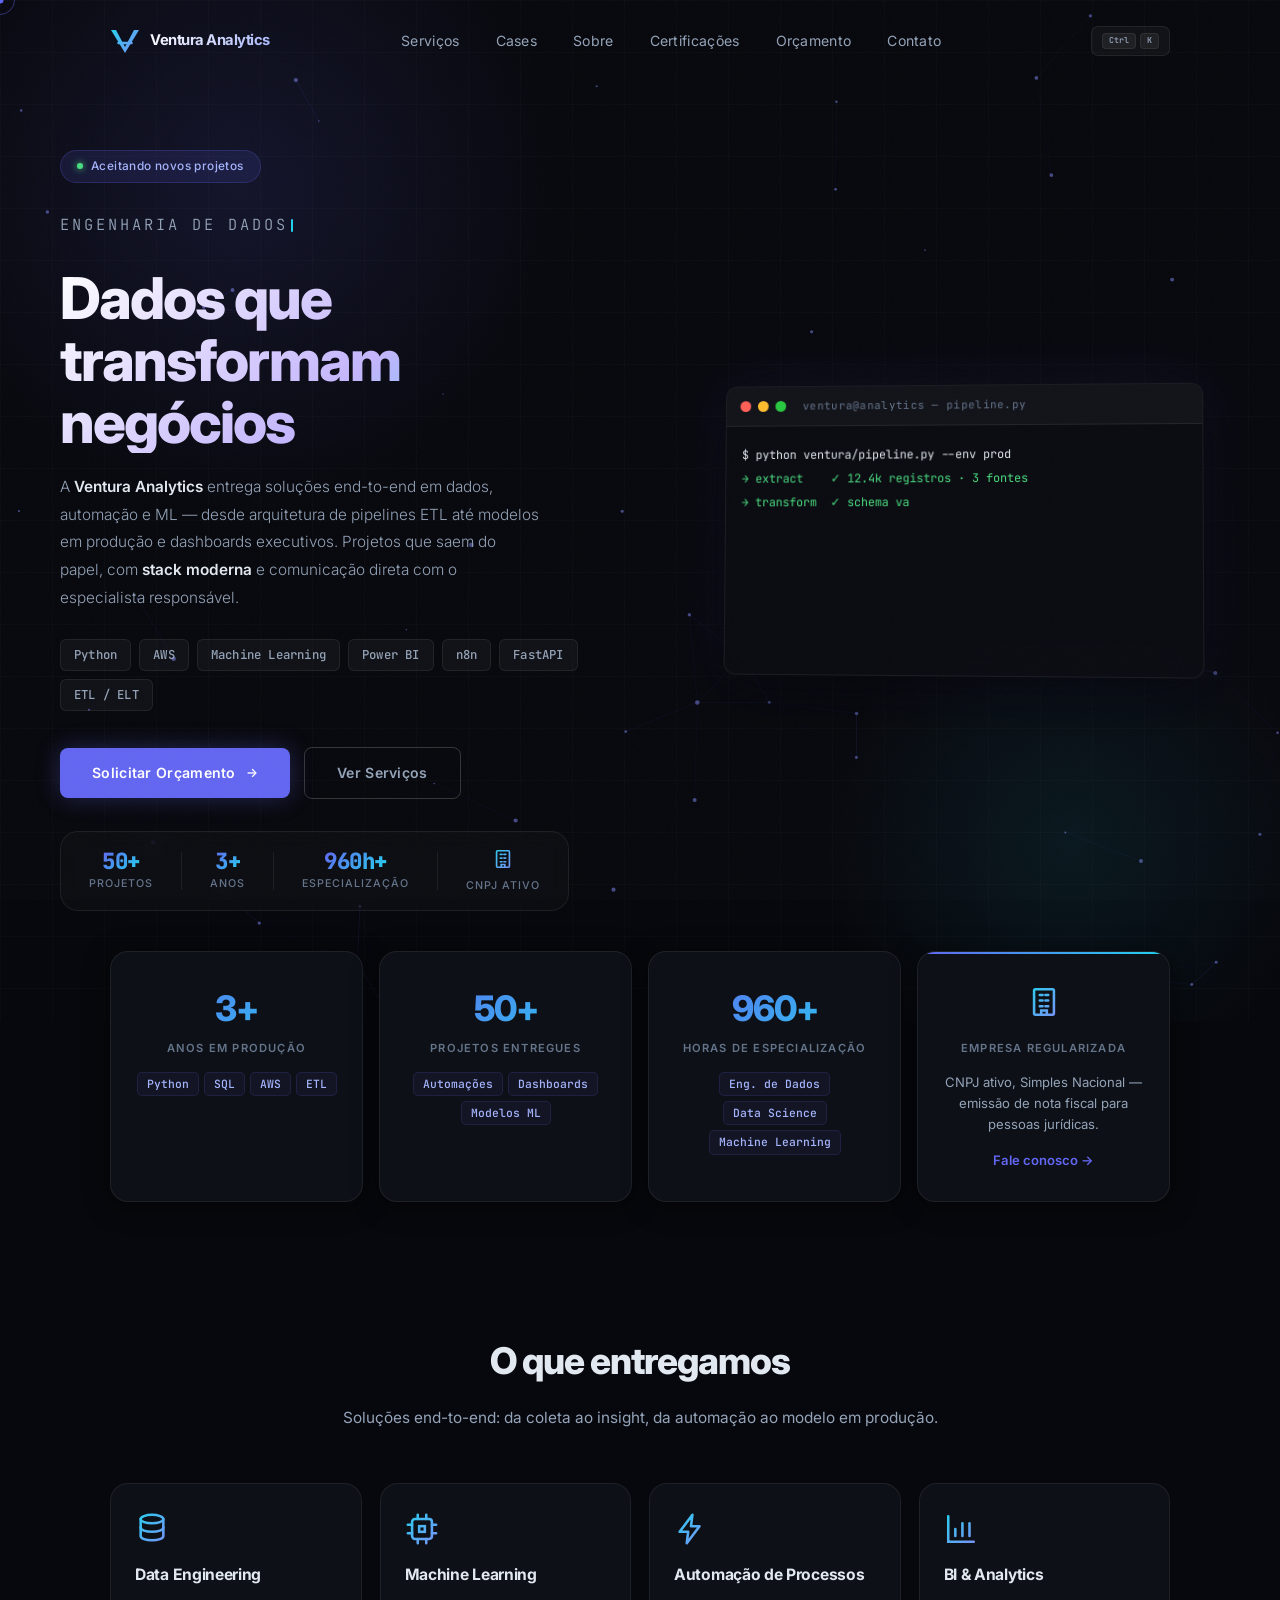
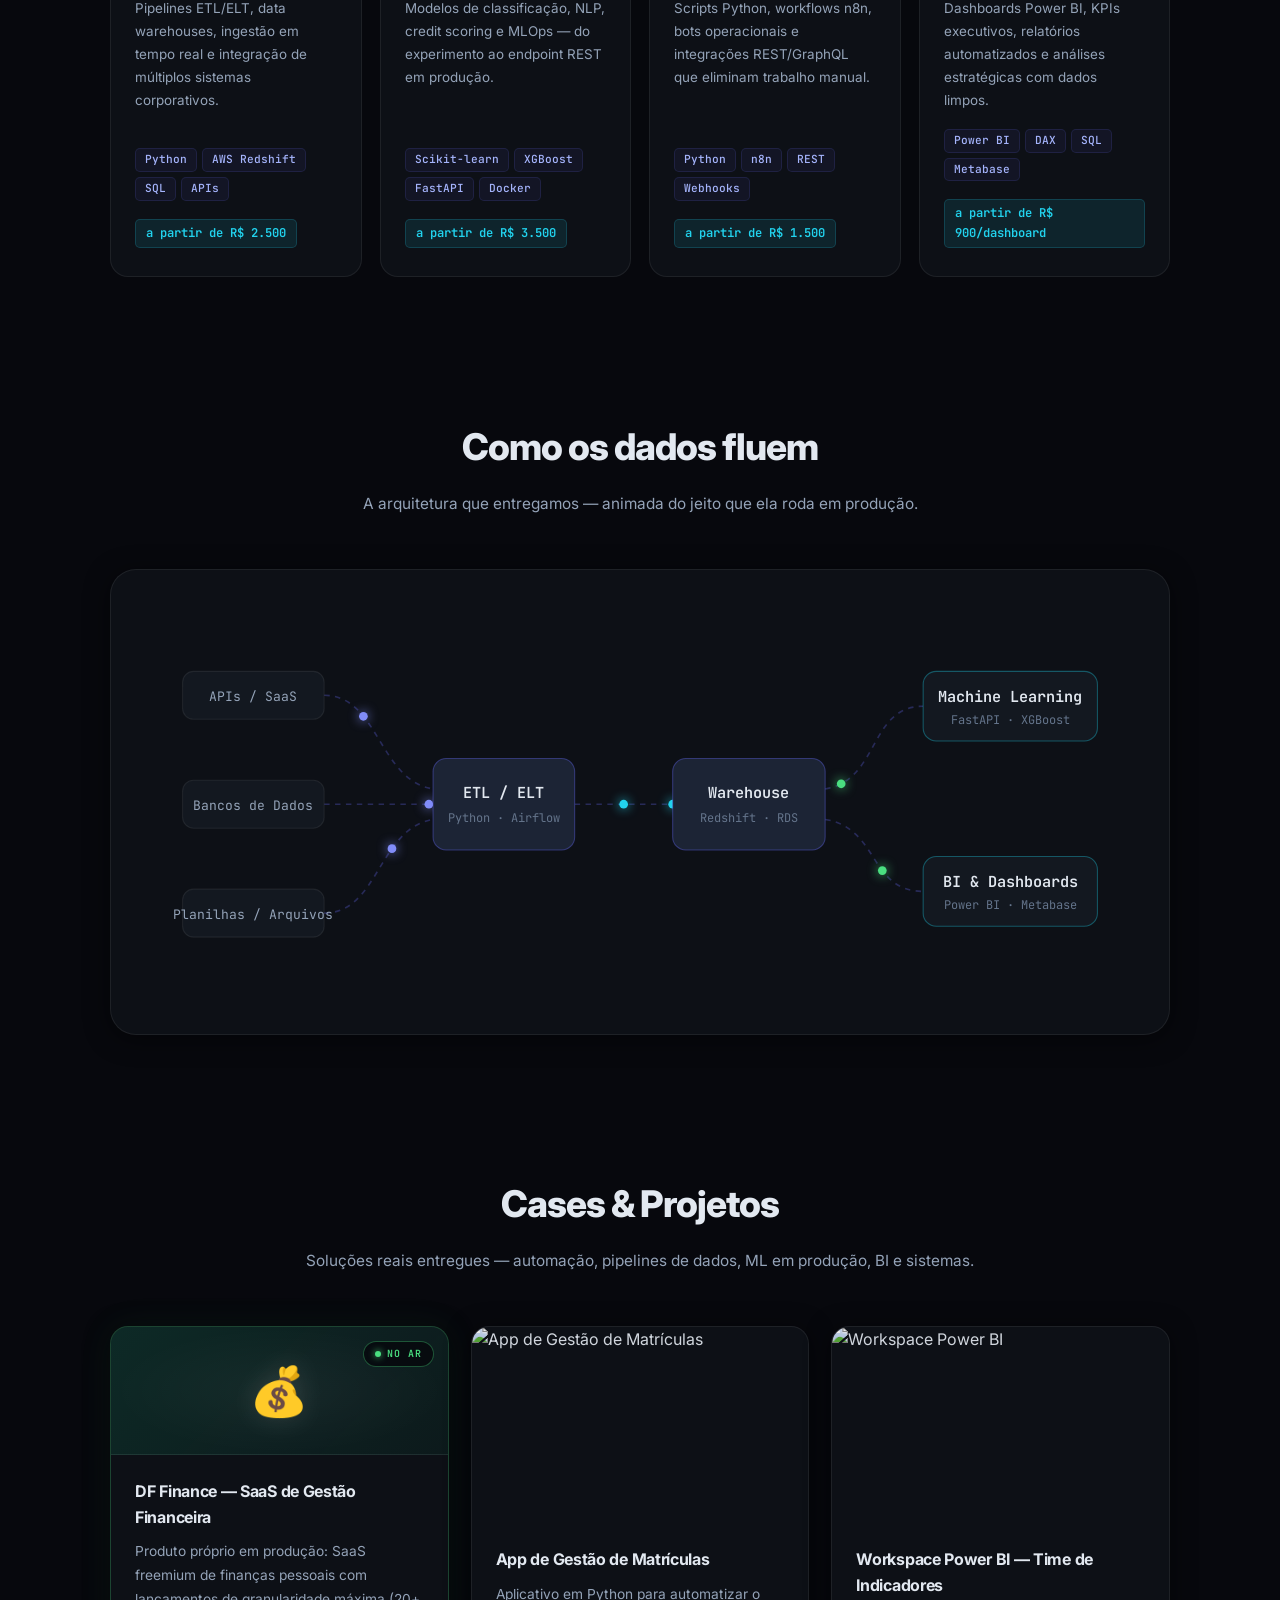
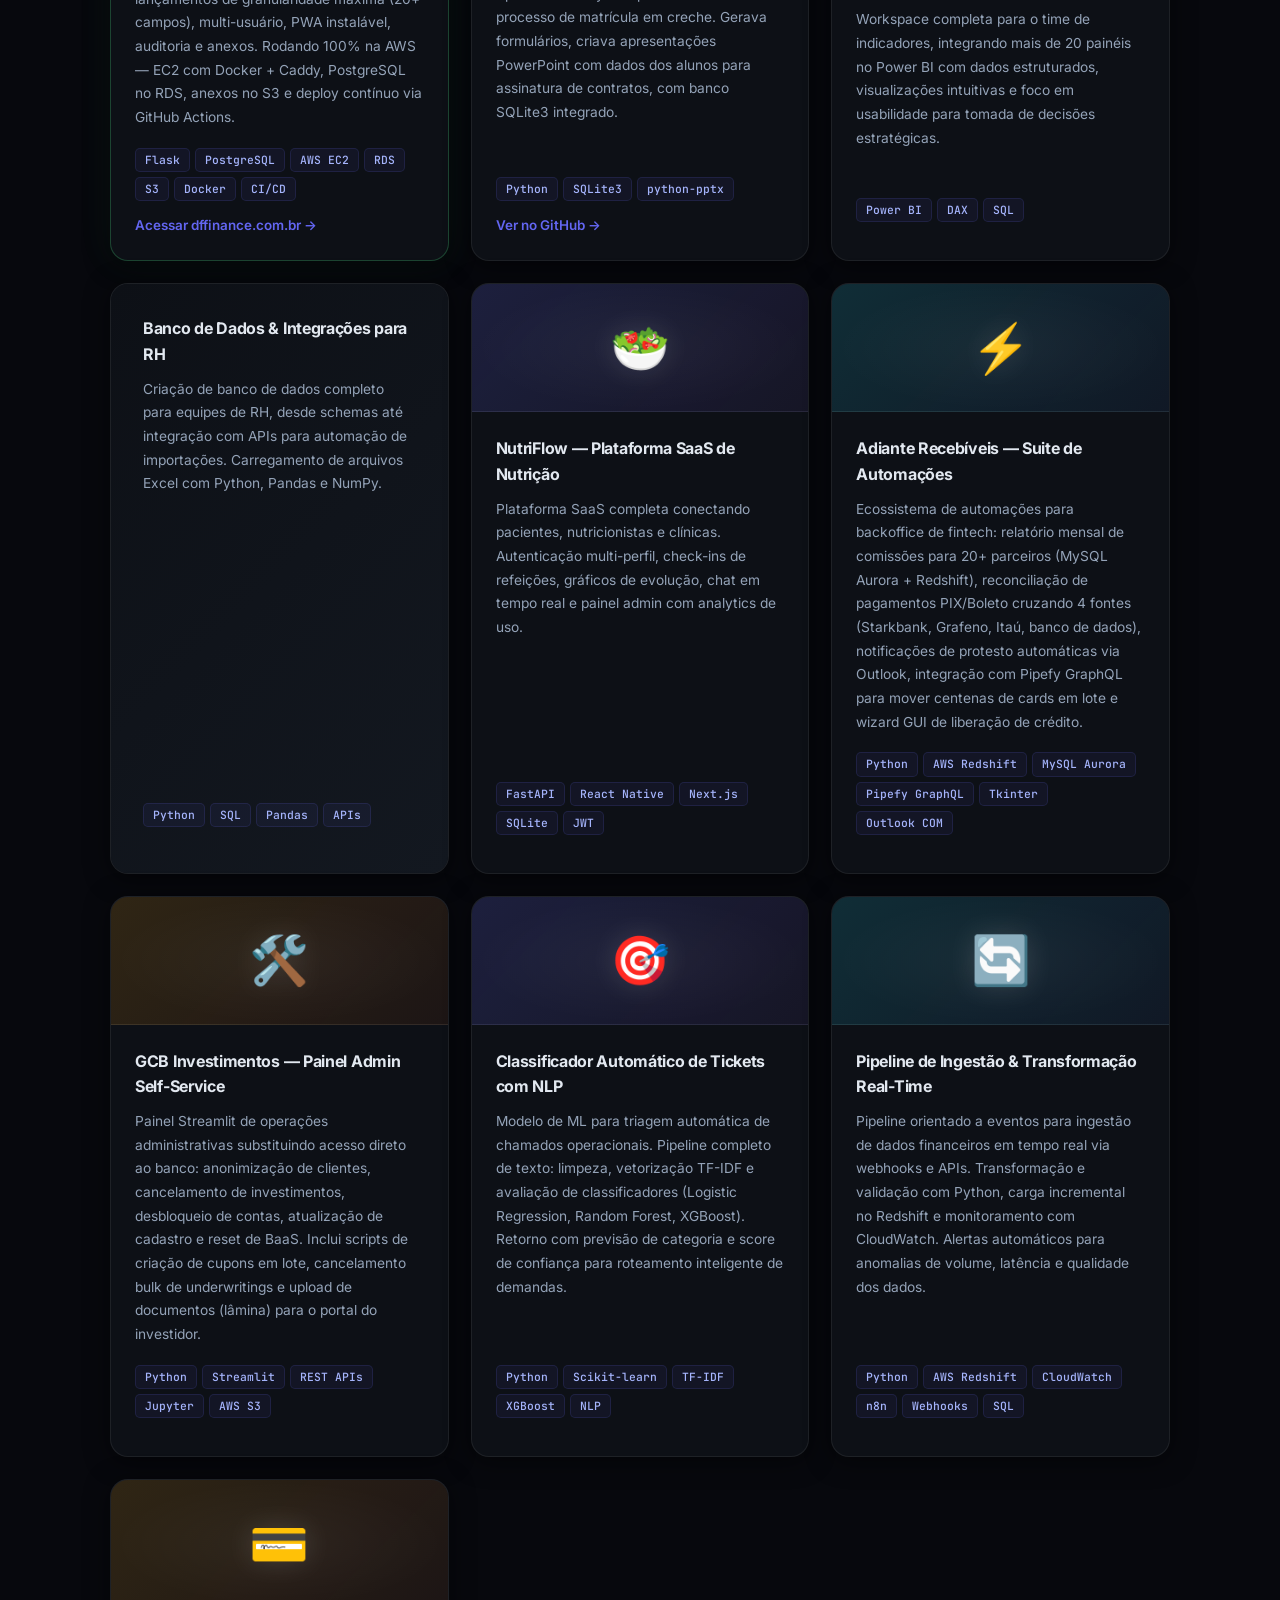
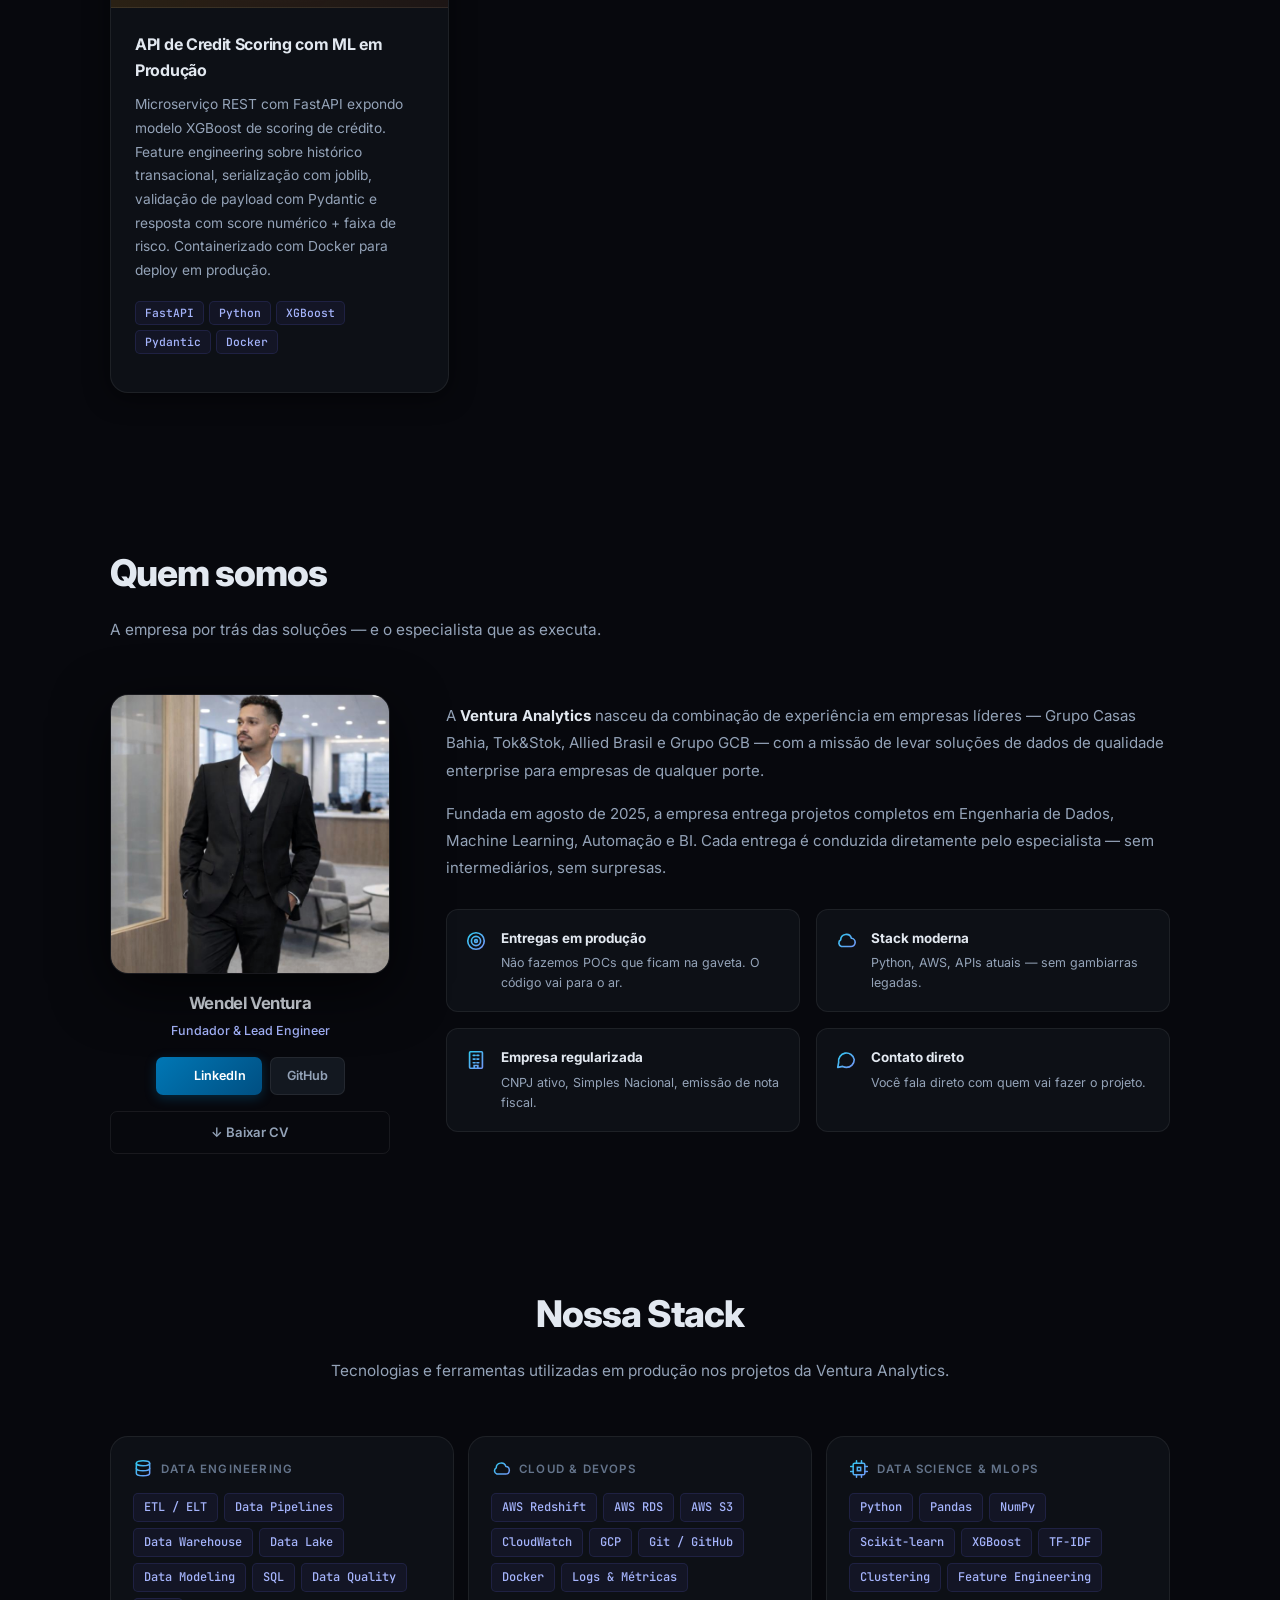
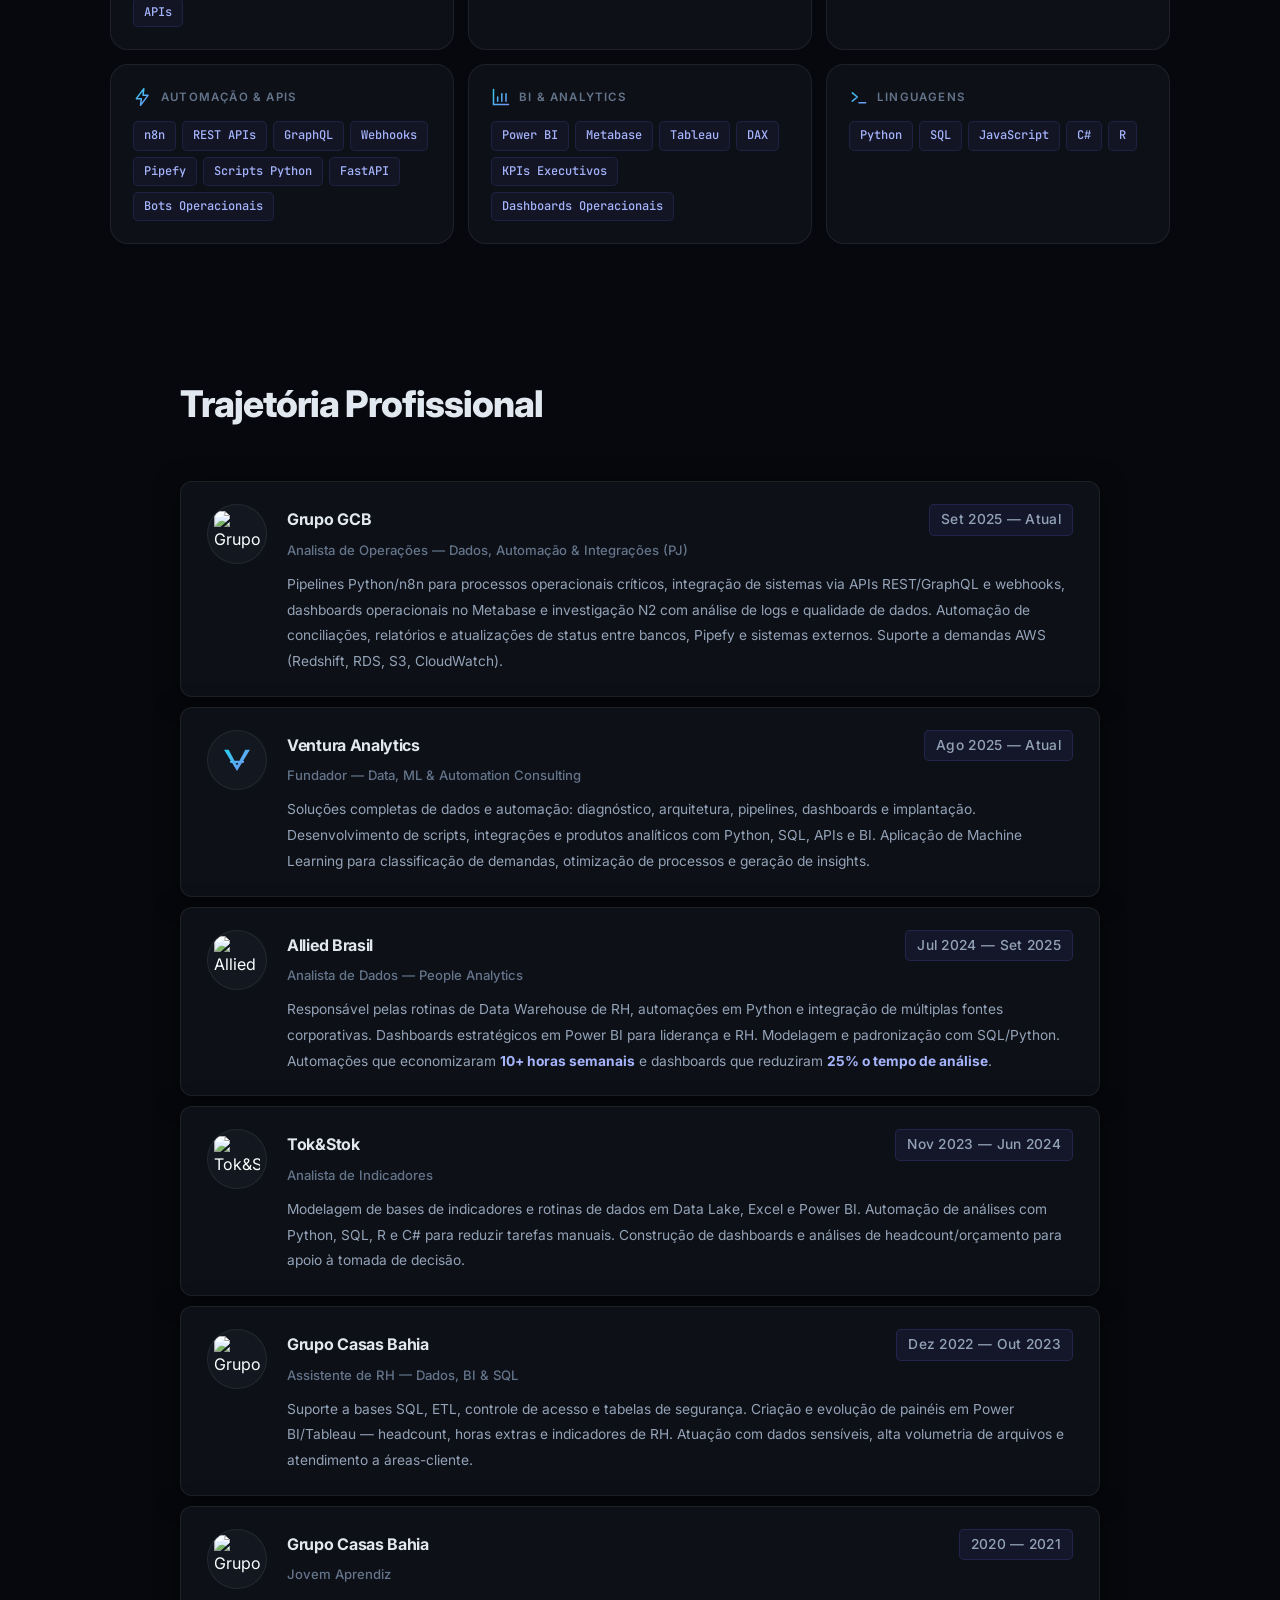
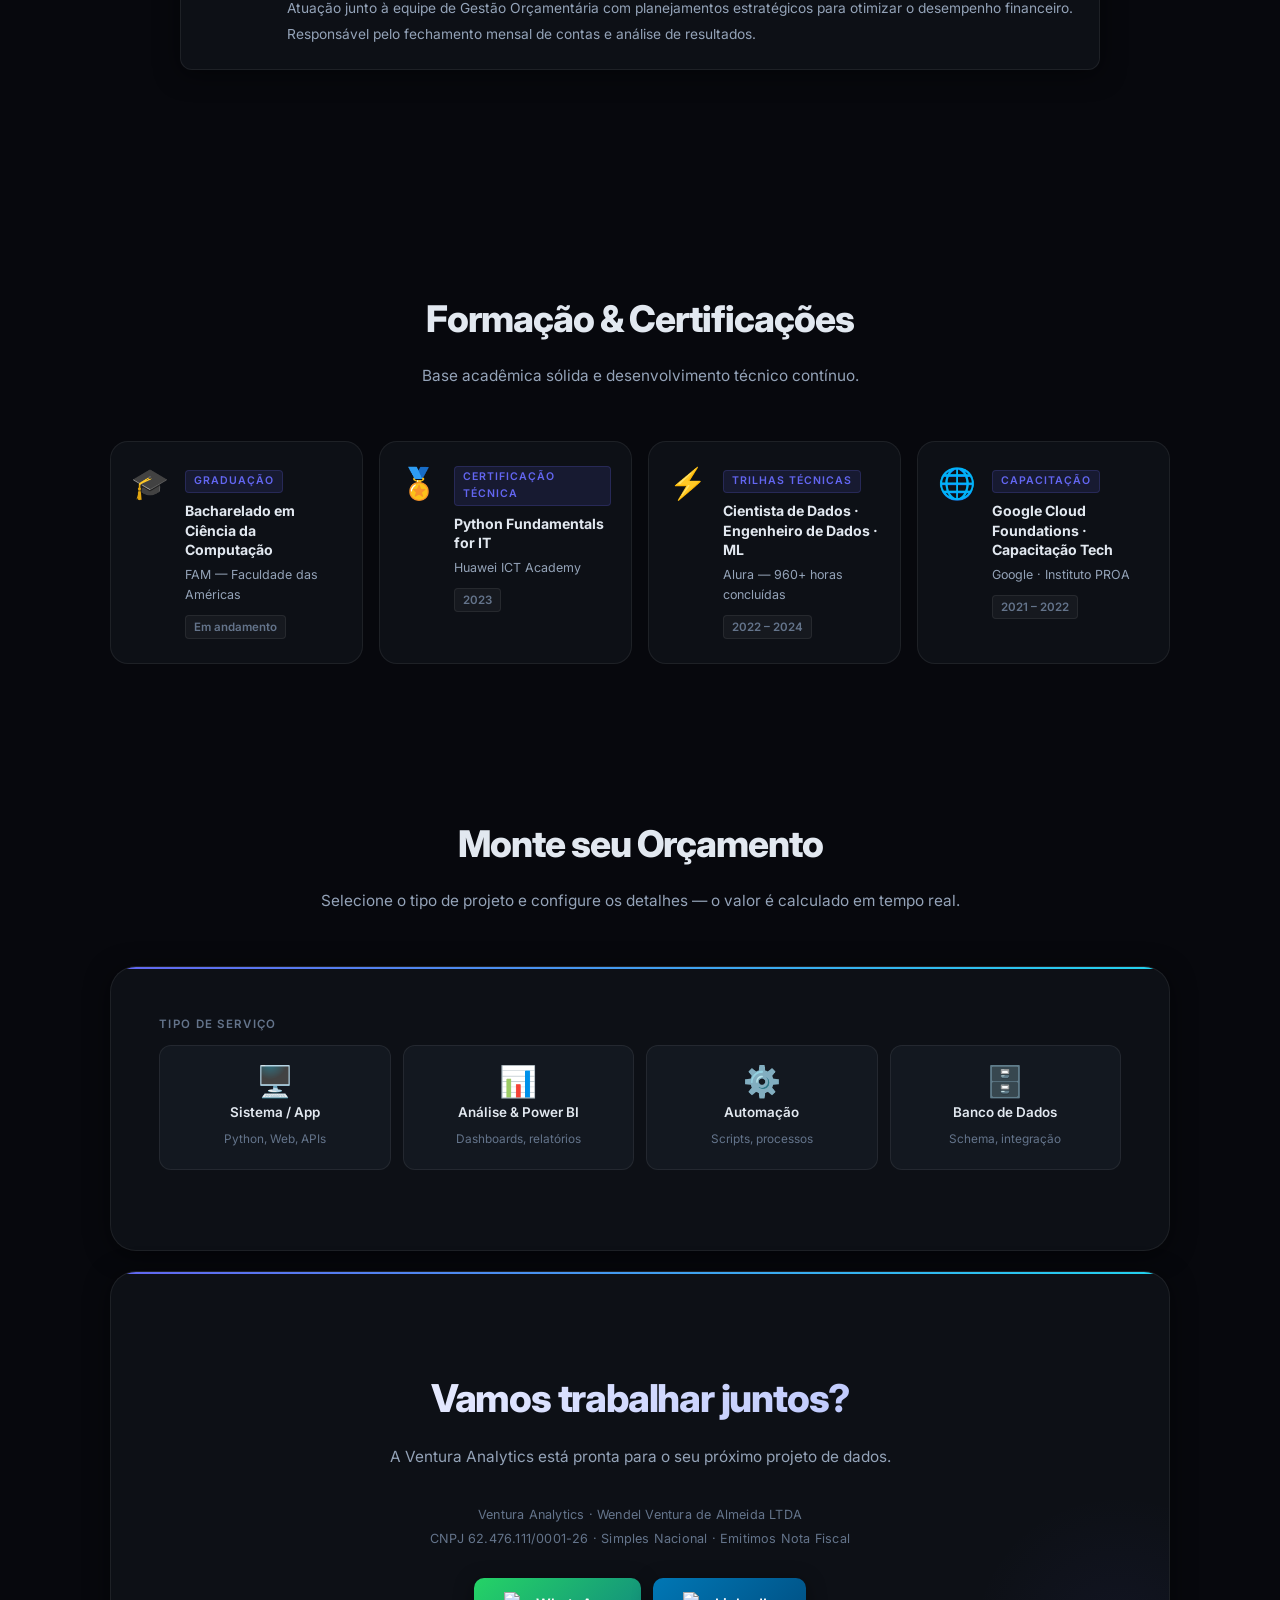
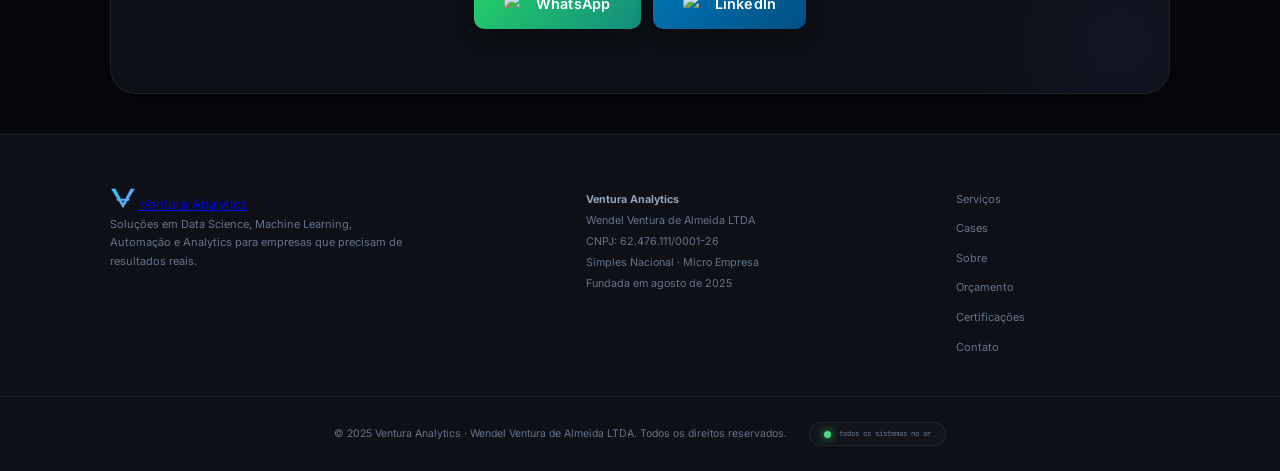
==== commit 83b9b268: "Destaca DF Finance como produto no ar nos Cases - Card destaque clicável no topo dos Cases linkando " ====
--- a/index.html
+++ b/index.html
@@ -287,6 +287,26 @@
         <h2 class="section-title reveal">Cases & Projetos</h2>
         <p class="section-subtitle reveal">Soluções reais entregues — automação, pipelines de dados, ML em produção, BI e sistemas.</p>
         <div class="projetos-grid">
+            <a href="https://www.dffinance.com.br/" target="_blank" rel="noopener" class="projeto-card projeto-live reveal">
+                <span class="live-badge"><span class="live-dot"></span>NO AR</span>
+                <div class="projeto-banner banner-emerald">
+                    <span class="projeto-banner-icon">💰</span>
+                </div>
+                <div class="projeto-body">
+                    <h4>DF Finance — SaaS de Gestão Financeira</h4>
+                    <p>
+                        Produto próprio em produção: SaaS freemium de finanças pessoais com lançamentos de
+                        granularidade máxima (20+ campos), multi-usuário, PWA instalável, auditoria e anexos.
+                        Rodando 100% na AWS — EC2 com Docker + Caddy, PostgreSQL no RDS, anexos no S3 e
+                        deploy contínuo via GitHub Actions.
+                    </p>
+                    <div class="projeto-tags">
+                        <span>Flask</span><span>PostgreSQL</span><span>AWS EC2</span><span>RDS</span><span>S3</span><span>Docker</span><span>CI/CD</span>
+                    </div>
+                    <span class="projeto-link">Acessar dffinance.com.br →</span>
+                </div>
+            </a>
+
             <div class="projeto-card reveal">
                 <img src="pictures/projeto1.png" loading="lazy" alt="App de Gestão de Matrículas">
                 <div class="projeto-body">
@@ -433,21 +453,6 @@
                 </div>
             </div>
 
-            <div class="projeto-card reveal" style="transition-delay: 0.3s">
-                <div class="projeto-banner banner-emerald">
-                    <span class="projeto-banner-icon">💰</span>
-                </div>
-                <div class="projeto-body">
-                    <h4>Sistema de Gestão Financeira</h4>
-                    <p>
-                        Aplicação web completa de controle financeiro pessoal. Gerencia contas, cartões, parcelas, metas de
-                        poupança e orçamentos com dashboard analítico, score de saúde financeira e projeções de fluxo de caixa.
-                    </p>
-                    <div class="projeto-tags">
-                        <span>Python</span><span>Flask</span><span>SQLite3</span><span>JavaScript</span>
-                    </div>
-                </div>
-            </div>
         </div>
     </section>
 
@@ -1099,6 +1104,7 @@
                     ['scikit-learn · xgboost · airflow · n8n · power bi', 'tl-ok']
                 ],
                 cases: [
+                    ['✓ DF Finance — SaaS no ar → dffinance.com.br', 'tl-ok'],
                     ['✓ suite de automações p/ fintech (PIX, comissões)', 'tl-ok'],
                     ['✓ API de credit scoring com ML em produção', 'tl-ok'],
                     ['✓ 20+ painéis Power BI p/ time de indicadores', 'tl-ok'],
--- a/style.css
+++ b/style.css
@@ -1879,6 +1879,50 @@
     color: var(--text-muted);
 }
 
+/* ── Projeto NO AR (destaque) ─────────────────────────────── */
+.projeto-card.projeto-live {
+    text-decoration: none;
+    color: inherit;
+    border-color: rgba(74, 222, 128, 0.25);
+    box-shadow: var(--shadow), 0 0 36px rgba(74, 222, 128, 0.07);
+}
+
+.projeto-card.projeto-live:hover {
+    border-color: rgba(74, 222, 128, 0.5);
+    box-shadow: var(--shadow-lg), 0 0 48px rgba(74, 222, 128, 0.16);
+}
+
+.live-badge {
+    position: absolute;
+    top: 14px;
+    right: 14px;
+    z-index: 2;
+    display: inline-flex;
+    align-items: center;
+    gap: 6px;
+    font-family: 'JetBrains Mono', monospace;
+    font-size: 0.62em;
+    font-weight: 600;
+    letter-spacing: 1px;
+    color: #4ade80;
+    background: rgba(7, 8, 13, 0.82);
+    border: 1px solid rgba(74, 222, 128, 0.35);
+    border-radius: 50px;
+    padding: 4px 11px;
+    backdrop-filter: blur(8px);
+    -webkit-backdrop-filter: blur(8px);
+}
+
+.live-dot {
+    width: 6px;
+    height: 6px;
+    border-radius: 50%;
+    background: #4ade80;
+    box-shadow: 0 0 7px #4ade80;
+    animation: blink 2.2s ease-in-out infinite;
+    flex-shrink: 0;
+}
+
 /* ── Status badge (footer) ────────────────────────────────── */
 .footer-bottom {
     display: flex;
